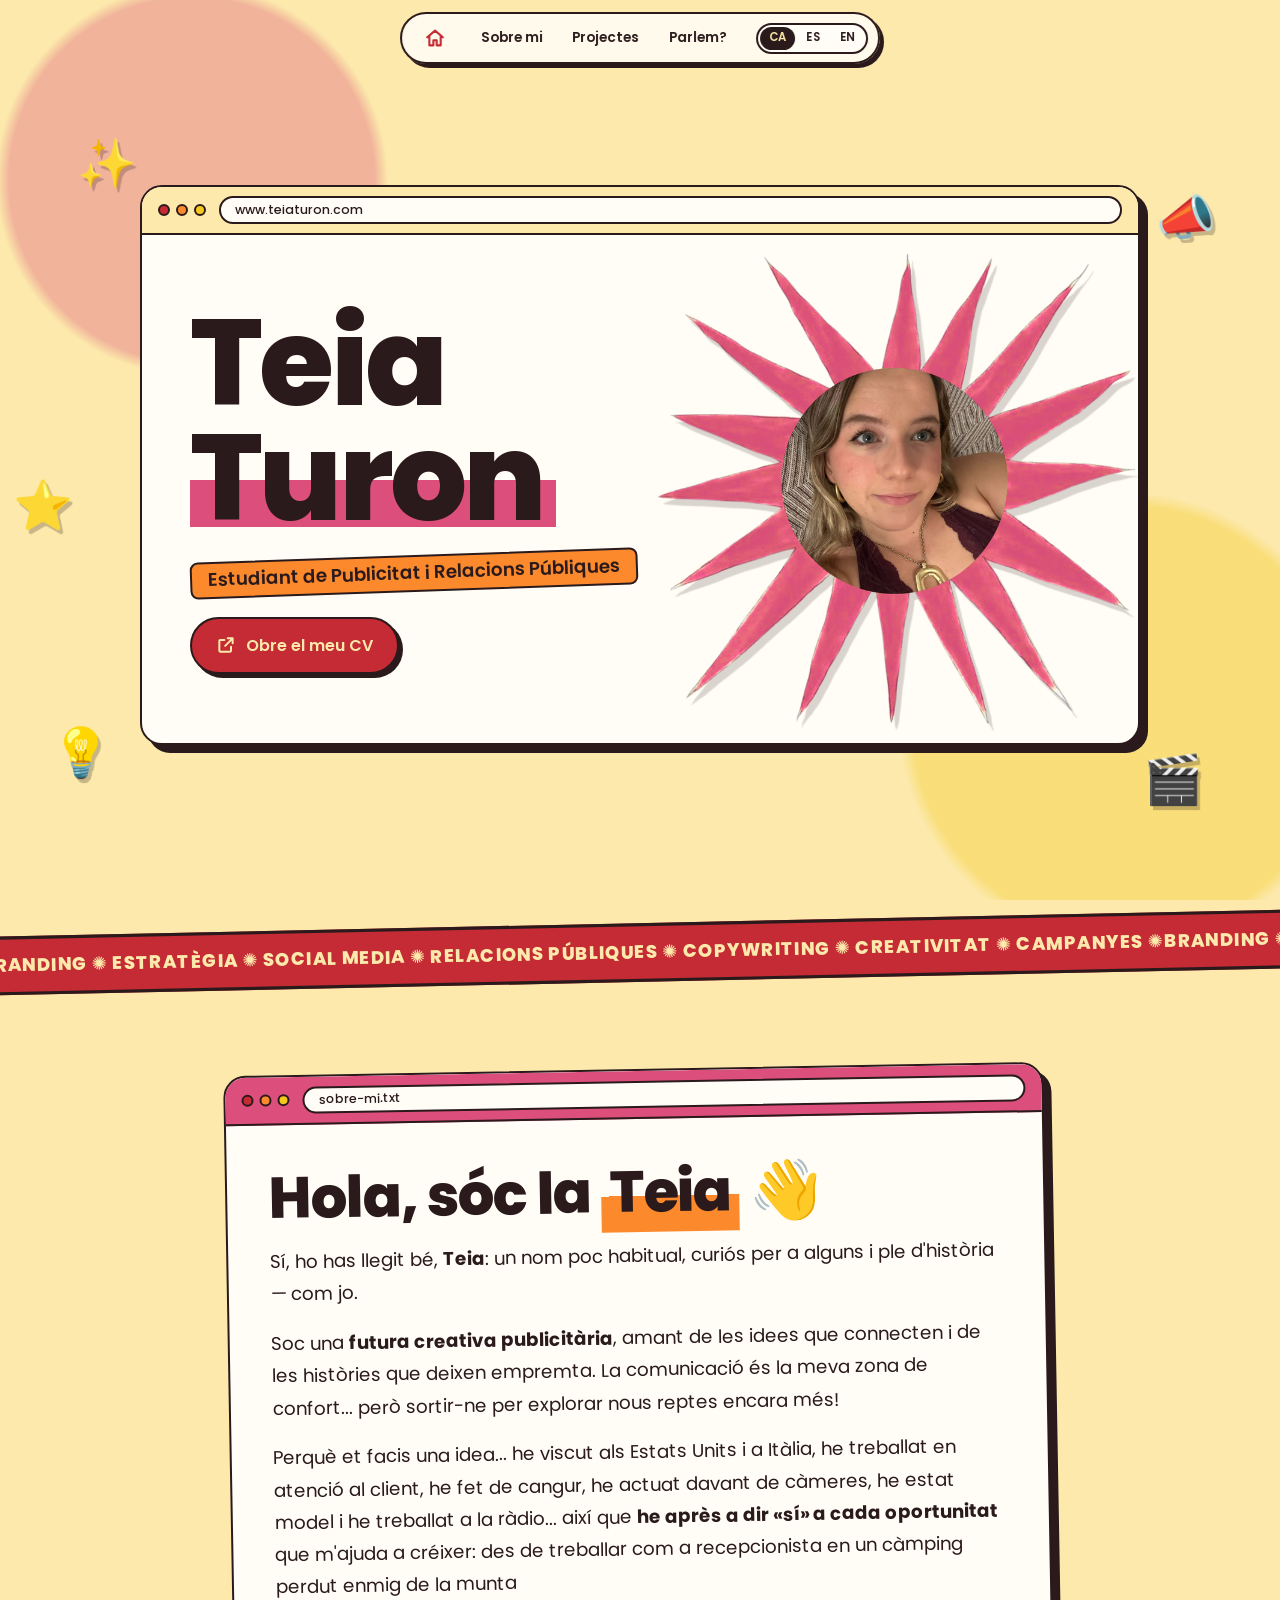
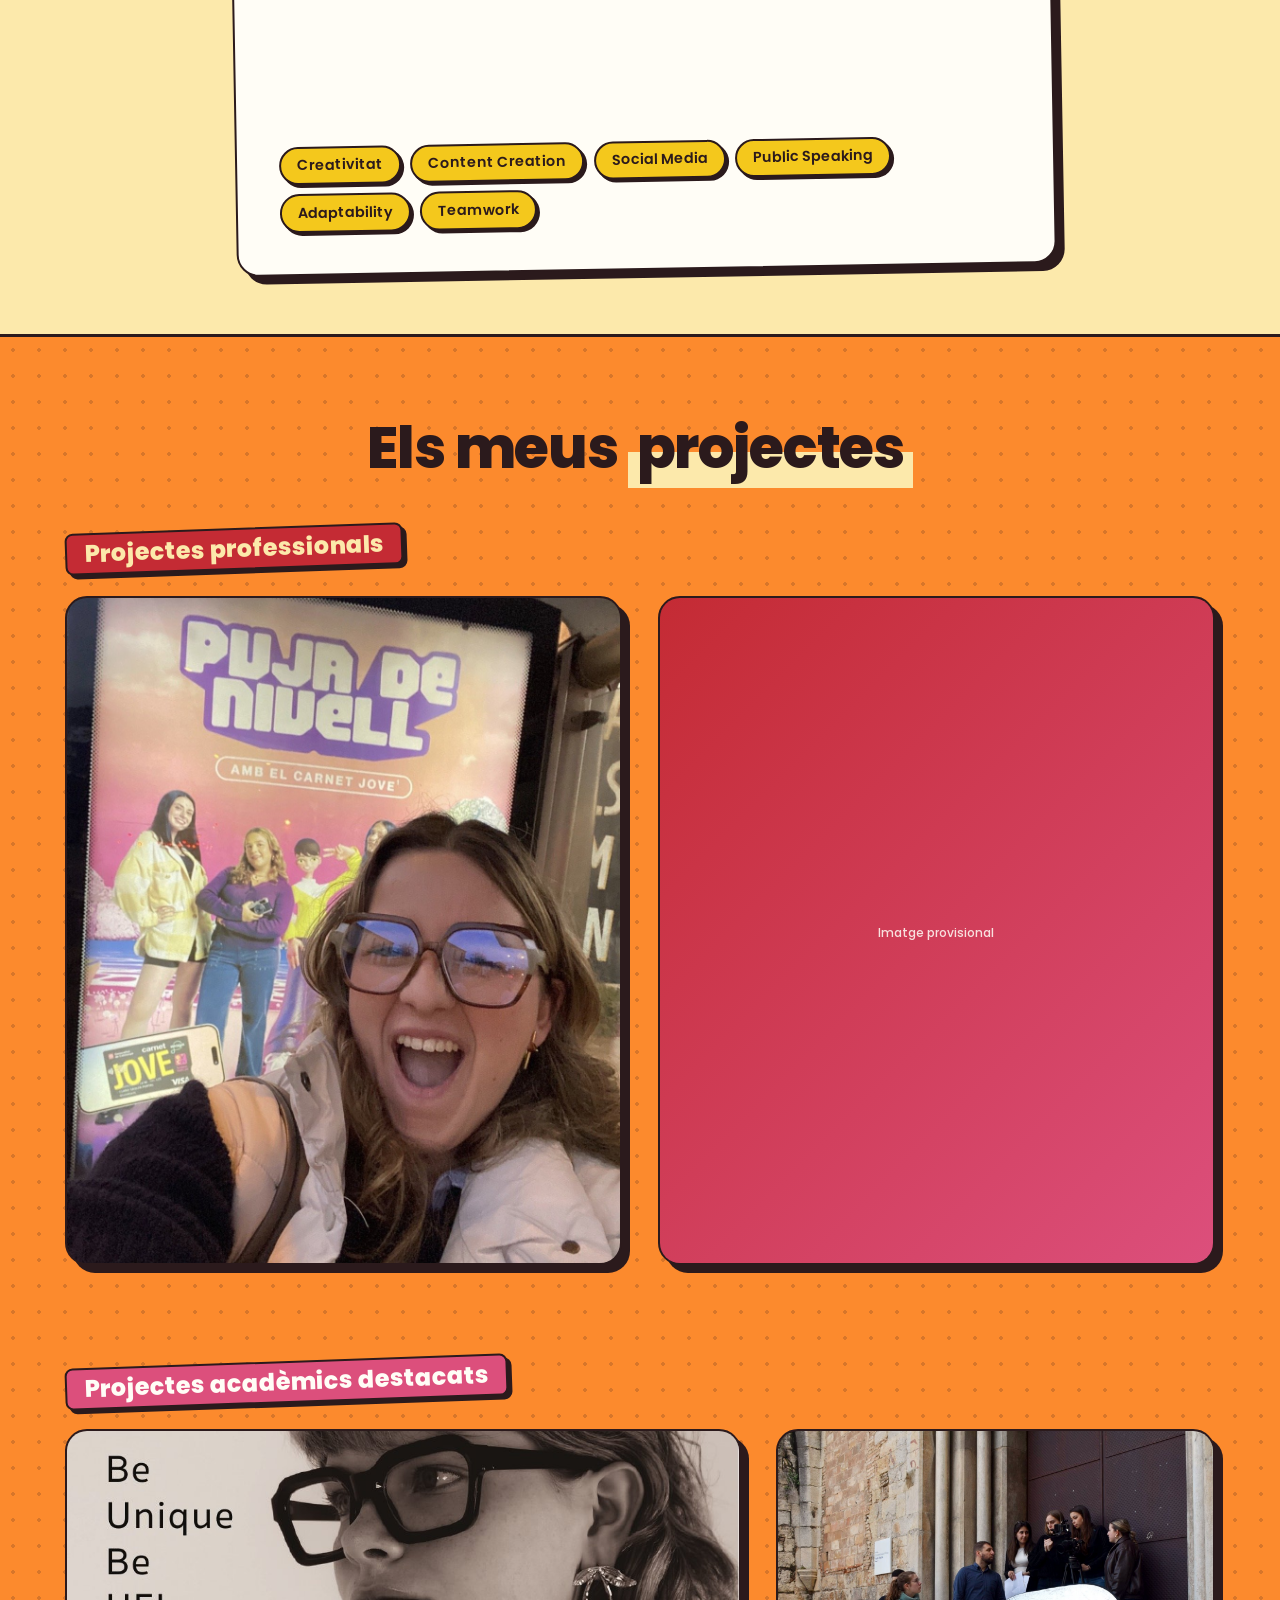
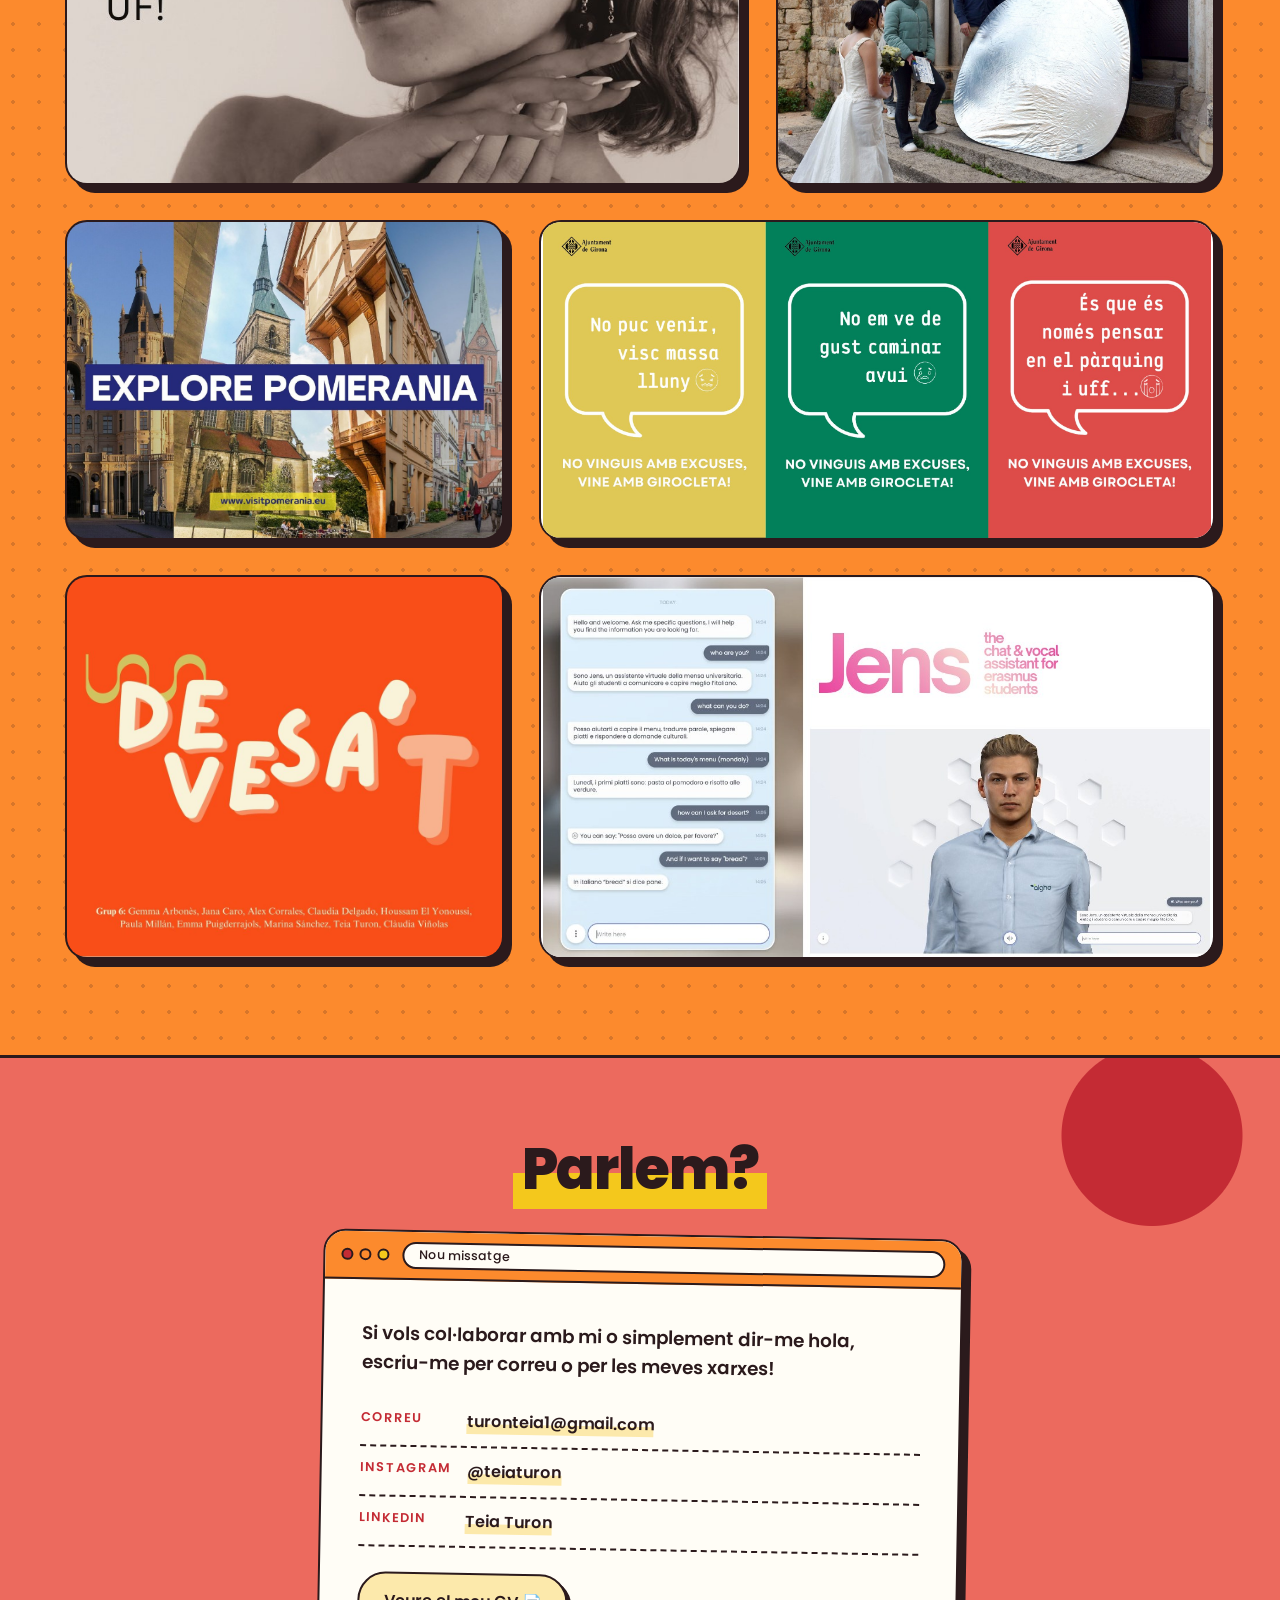
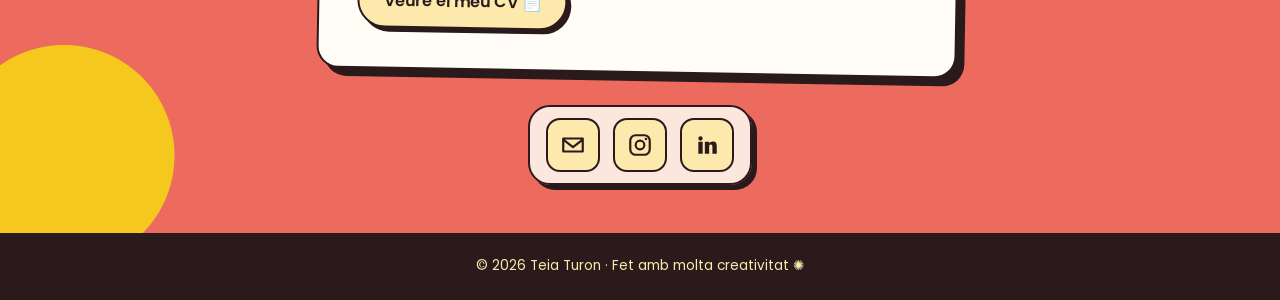
==== index.html @ 2caa9cf3 "Secció Parlem? en vermell clar Co-Authored-By: Claude Opus 5.5 <noreply@anthropic.com> Claude-Sessio" ====
<!DOCTYPE html>
<html lang="ca">
<head>
  <meta charset="UTF-8">
  <meta name="viewport" content="width=device-width, initial-scale=1">
  <title>Teia Turon · Advertising Student</title>
  <meta name="description" content="Portfoli i currículum de Teia Turon, estudiant de Publicitat i Relacions Públiques.">
  <meta name="theme-color" content="#FCE9AB">
  <link rel="preconnect" href="https://fonts.googleapis.com">
  <link rel="preconnect" href="https://fonts.gstatic.com" crossorigin>
  <link href="https://fonts.googleapis.com/css2?family=Poppins:wght@400;500;600;800&display=swap" rel="stylesheet">
  <link rel="stylesheet" href="style.css?v=20261106230150">
</head>
<body>

  <!-- NAVEGACIÓ -->
  <header class="nav">
    <a class="nav__logo" href="#inici" aria-label="Inici" data-i18n-aria="nav.home" data-i18n-title="nav.home" title="Inici">
      <svg viewBox="0 0 24 24" width="22" height="22" aria-hidden="true"><path d="M3.5 11.2 12 4l8.5 7.2M5.8 9.5V20h4.4v-5.6h3.6V20h4.4V9.5" fill="none" stroke="currentColor" stroke-width="2.3" stroke-linecap="round" stroke-linejoin="round"/></svg>
    </a>
    <nav class="nav__links" aria-label="Seccions">
      <a href="#sobre-mi" data-i18n="nav.about">Sobre mi</a>
      <a href="#projectes" data-i18n="nav.projects">Projectes</a>
      <a href="#contacte" data-i18n="nav.contact">Parlem?</a>
    </nav>
    <div class="lang" role="group" aria-label="Idioma / Language">
      <button type="button" data-lang="ca" aria-pressed="true">CA</button>
      <button type="button" data-lang="es" aria-pressed="false">ES</button>
      <button type="button" data-lang="en" aria-pressed="false">EN</button>
    </div>
  </header>

  <main>
    <!-- 1. INICI -->
    <section class="hero" id="inici">
      <span class="sticker s1" data-depth="30" aria-hidden="true">✨</span>
      <span class="sticker s2" data-depth="-40" aria-hidden="true">📣</span>
      <span class="sticker s3" data-depth="25" aria-hidden="true">💡</span>
      <span class="sticker s4" data-depth="-30" aria-hidden="true">🎬</span>
      <span class="sticker s5" data-depth="45" aria-hidden="true">⭐</span>

      <div class="window hero__window">
        <div class="window__bar">
          <span class="dots" aria-hidden="true"><i></i><i></i><i></i></span>
          <span class="window__url">www.teiaturon.com</span>
        </div>

        <div class="hero__body">
          <div class="hero__text">
            <h1 class="name" id="name" aria-label="Teia Turon">
              <span class="name__line">Teia</span>
              <span class="name__line name__hl">Turon</span>
            </h1>
            <p class="role"><span data-i18n="hero.role">Estudiant de Publicitat i Relacions Públiques</span></p>
            <a class="btn btn--cv" href="assets/cv/CV-Teia-Turon-CA.pdf" data-cv target="_blank" rel="noopener">
              <svg viewBox="0 0 24 24" width="20" height="20" aria-hidden="true"><path d="M14 4h6v6M20 4l-9 9M18 14v5a1 1 0 01-1 1H5a1 1 0 01-1-1V7a1 1 0 011-1h5" fill="none" stroke="currentColor" stroke-width="2.4" stroke-linecap="round" stroke-linejoin="round"/></svg>
              <span data-i18n="hero.cv">Obre el meu CV</span>
            </a>
          </div>

          <!-- Foto: passa el punter (o toca en mòbil) per veure la Teia de petita -->
          <button class="photo" id="photo" type="button" data-i18n-aria="hero.photoAria" aria-label="Foto de la Teia. Passa-hi per sobre o toca per veure-la de petita">
            <img class="photo__img photo__img--front" src="assets/fotos/teia-ara.png" alt="" width="800" height="792">
            <img class="photo__img photo__img--back" src="assets/fotos/teia-petita.png" alt="" width="800" height="792">
          </button>
        </div>
      </div>
    </section>

    <!-- CINTA -->
    <div class="marquee" aria-hidden="true">
      <div class="marquee__track">
        <span data-i18n="marquee">Branding ✺ Estratègia ✺ Social Media ✺ Relacions Públiques ✺ Copywriting ✺ Creativitat ✺ Campanyes ✺ </span>
        <span data-i18n="marquee">Branding ✺ Estratègia ✺ Social Media ✺ Relacions Públiques ✺ Copywriting ✺ Creativitat ✺ Campanyes ✺ </span>
      </div>
    </div>

    <!-- 2. SOBRE MI -->
    <section class="about" id="sobre-mi">
      <div class="window about__window reveal">
        <div class="window__bar window__bar--blush">
          <span class="dots" aria-hidden="true"><i></i><i></i><i></i></span>
          <span class="window__url">sobre-mi.txt</span>
        </div>
        <div class="about__body">
          <h2 class="title" data-i18n-html="about.title">Hola, sóc la <mark>Teia</mark> 👋</h2>
          <!-- ✏️ El text de "Sobre mi" i les seves traduccions són a script.js (about.text) -->
          <div class="about__text" id="about-text" data-i18n-html="about.text"></div>
          <ul class="skills" aria-label="Habilitats" data-i18n-aria="about.skills">
            <li data-i18n="skill.creativity">Creativitat</li>
            <li>Content Creation</li>
            <li>Social Media</li>
            <li>Public Speaking</li>
            <li>Adaptability</li>
            <li>Teamwork</li>
          </ul>
        </div>
      </div>
    </section>

    <!-- 3. PROJECTES (el contingut s'edita a projectes.js) -->
    <section class="projects" id="projectes">
      <h2 class="title title--center reveal" data-i18n-html="projects.title">Els meus <mark>projectes</mark></h2>

      <div class="projects__group">
        <h3 class="projects__label projects__label--pro reveal" data-i18n="projects.pro">Projectes professionals</h3>
        <div class="pgrid pgrid--pro" id="grid-pro"></div>
      </div>

      <div class="projects__group">
        <h3 class="projects__label projects__label--aca reveal" data-i18n="projects.aca">Projectes acadèmics destacats</h3>
        <div class="pgrid pgrid--aca" id="grid-aca"></div>
      </div>
    </section>

    <!-- 4. PARLEM? -->
    <section class="contact" id="contacte">
      <h2 class="title title--center reveal" data-i18n-html="contact.title"><mark>Parlem?</mark></h2>

      <div class="window contact__window reveal">
        <div class="window__bar window__bar--orange">
          <span class="dots" aria-hidden="true"><i></i><i></i><i></i></span>
          <span class="window__url" data-i18n="contact.window">Nou missatge</span>
        </div>
        <div class="contact__body">
          <p class="contact__lead" data-i18n="contact.lead">Si vols col·laborar amb mi o simplement dir-me hola, escriu-me per correu o per les meves xarxes!</p>
          <ul class="contact__list">
            <li><span data-i18n="contact.email">Correu</span><a href="mailto:turonteia1@gmail.com">turonteia1@gmail.com</a></li>
            <li><span>Instagram</span><a href="https://www.instagram.com/teiaturon/" target="_blank" rel="noopener">@teiaturon</a></li>
            <li><span>LinkedIn</span><a href="https://www.linkedin.com/in/teiaturon/" target="_blank" rel="noopener">Teia Turon</a></li>
          </ul>
          <a class="btn btn--mail" href="assets/cv/CV-Teia-Turon-CA.pdf" data-cv target="_blank" rel="noopener" data-i18n="contact.cv">Veure el meu CV 📄</a>
        </div>
      </div>

      <!-- DOCK -->
      <nav class="dock" aria-label="Xarxes socials">
        <a href="mailto:turonteia1@gmail.com" aria-label="Correu" title="Correu" data-i18n-aria="contact.email" data-i18n-title="contact.email">
          <svg viewBox="0 0 24 24"><path d="M3 6h18v12H3z M3 7l9 7 9-7" fill="none" stroke="currentColor" stroke-width="2" stroke-linejoin="round"/></svg>
        </a>
        <a href="https://www.instagram.com/teiaturon/" target="_blank" rel="noopener" aria-label="Instagram" title="Instagram">
          <svg viewBox="0 0 24 24"><rect x="3" y="3" width="18" height="18" rx="5" fill="none" stroke="currentColor" stroke-width="2"/><circle cx="12" cy="12" r="4" fill="none" stroke="currentColor" stroke-width="2"/><circle cx="17.5" cy="6.5" r="1.2" fill="currentColor"/></svg>
        </a>
        <a href="https://www.linkedin.com/in/teiaturon/" target="_blank" rel="noopener" aria-label="LinkedIn" title="LinkedIn">
          <svg viewBox="0 0 24 24"><path d="M4 9h4v11H4z M6 4a2 2 0 110 4 2 2 0 010-4z M10 9h4v1.6c.6-1 1.8-1.9 3.5-1.9 3 0 3.5 2 3.5 4.6V20h-4v-6c0-1.4-.2-2.4-1.600-2.400S14 12.600 14 14v6h-4z" fill="currentColor"/></svg>
        </a>
      </nav>
    </section>
  </main>

  <footer class="footer">© <span id="year"></span> Teia Turon · <span data-i18n="footer">Fet amb molta creativitat</span> ✺</footer>

  <!-- FINESTRA MODAL DELS PROJECTES -->
  <div class="modal" id="modal" hidden>
    <div class="modal__backdrop" data-close></div>
    <div class="window modal__window" role="dialog" aria-modal="true" aria-labelledby="modal-title">
      <div class="window__bar" id="modal-bar">
        <span class="dots" aria-hidden="true"><i></i><i></i><i></i></span>
        <span class="window__url" id="modal-url"></span>
        <button class="modal__close" type="button" data-close data-i18n-aria="modal.close" aria-label="Tancar">✕</button>
      </div>
      <div class="modal__body">
        <header class="modal__head">
          <h3 class="modal__title" id="modal-title"></h3>
          <p class="modal__meta" id="modal-meta"></p>
          <a class="btn btn--doc" id="modal-doc" href="#" target="_blank" rel="noopener" hidden>
            <svg viewBox="0 0 24 24" width="20" height="20" aria-hidden="true"><path d="M4 5.5C6.5 4 9.5 4 12 6c2.5-2 5.5-2 8-.5V19c-2.5-1.5-5.5-1.5-8 .5-2.5-2-5.5-2-8-.5zM12 6v13.5" fill="none" stroke="currentColor" stroke-width="2.2" stroke-linejoin="round"/></svg>
            <span id="modal-doc-text"></span>
          </a>
        </header>
        <div class="gallery" id="gallery">
          <div class="gallery__stage" id="gallery-stage"></div>
          <button class="gallery__btn gallery__btn--prev" type="button" data-i18n-aria="modal.prev" aria-label="Anterior">‹</button>
          <button class="gallery__btn gallery__btn--next" type="button" data-i18n-aria="modal.next" aria-label="Següent">›</button>
          <div class="gallery__thumbs" id="gallery-thumbs"></div>
        </div>
        <div class="modal__text" id="modal-text"></div>
      </div>
    </div>
  </div>

  <script src="projectes.js?v=20261106230150"></script>
  <script src="script.js?v=20261106230150"></script>
</body>
</html>
---- style.css ----
/* ============ VARIABLES ============ */
:root {
  --rose: #DC4F7C;
  --tomato: #C42B34;
  --vanilla: #FCE9AB;
  --orange: #FC8A2D;
  --sun: #F4C81C;      /* groc del sol de la portada */
  --coral: #EC6A5E;    /* vermell clar de la secció Parlem? */
  --ink: #2b1a1c;
  --white: #fffdf6;
  --radius: 22px;
  --shadow: 0 14px 40px rgba(43, 26, 28, .22);
}

*, *::before, *::after { box-sizing: border-box; }
html { scroll-behavior: smooth; scroll-padding-top: 80px; }
body {
  margin: 0;
  font-family: 'Poppins', system-ui, -apple-system, 'Segoe UI', Roboto, sans-serif;
  color: var(--ink);
  background: var(--vanilla);
  line-height: 1.6;
  overflow-x: hidden;
  -webkit-font-smoothing: antialiased;
}
img, video { max-width: 100%; display: block; }
a { color: inherit; }
mark { background: none; color: inherit; }

/* ============ TÍTOLS ============ */
.title {
  font-weight: 800;
  font-size: clamp(2rem, 6vw, 3.6rem);
  line-height: 1.1;
  margin: 0 0 1rem;
  letter-spacing: -.02em;
}
.title mark {
  background: linear-gradient(transparent 55%, var(--orange) 55%);
  padding: 0 .15em;
}
.title--center { text-align: center; }
.title--light { color: var(--vanilla); }
.title--light mark { background: linear-gradient(transparent 55%, var(--rose) 55%); }

/* ============ NAV ============ */
.nav {
  position: fixed; top: 12px; left: 50%; transform: translateX(-50%);
  z-index: 50;
  display: flex; align-items: center; gap: 1rem;
  padding: .45rem .6rem .45rem 1rem;
  background: rgba(255, 253, 246, .85);
  backdrop-filter: blur(10px); -webkit-backdrop-filter: blur(10px);
  border: 2px solid var(--ink); border-radius: 999px;
  box-shadow: 4px 4px 0 var(--ink);
  max-width: calc(100% - 24px);
}
.nav__logo {
  display: grid; place-items: center; width: 34px; height: 34px; flex: none;
  color: var(--tomato); border-radius: 50%;
  transition: background .2s, color .2s, transform .25s cubic-bezier(.2,.9,.3,1.4);
}
.nav__logo:hover, .nav__logo:focus-visible { background: var(--tomato); color: var(--vanilla); transform: translateY(-2px) rotate(-6deg); outline: none; }
.nav__links { display: flex; gap: .25rem; }
.nav__links a {
  white-space: nowrap; text-decoration: none; font-weight: 600; font-size: .85rem;
  padding: .35rem .8rem; border-radius: 999px; transition: background .2s, color .2s, transform .2s;
}
.nav__links a:hover { background: var(--rose); color: #fff; transform: translateY(-2px) rotate(-2deg); }

/* ============ FINESTRES ============ */
.window {
  background: var(--white);
  border: 2.5px solid var(--ink);
  border-radius: var(--radius);
  box-shadow: 8px 8px 0 var(--ink);
  overflow: hidden;
}
.window__bar {
  display: flex; align-items: center; gap: .8rem;
  padding: .6rem 1rem;
  background: var(--vanilla);
  border-bottom: 2.5px solid var(--ink);
}
.window__bar--blush  { background: var(--rose); }
.window__bar--tomato { background: var(--tomato); }
.window__bar--sun    { background: var(--sun); }
.window__bar--orange { background: var(--orange); }
.dots { display: flex; gap: 6px; }
.dots i { width: 12px; height: 12px; border-radius: 50%; border: 2px solid var(--ink); background: var(--vanilla); }
.dots i:nth-child(1) { background: var(--tomato); }
.dots i:nth-child(2) { background: var(--orange); }
.dots i:nth-child(3) { background: var(--sun); }
.window__url {
  flex: 1; font-size: .78rem; font-weight: 500;
  background: var(--white); border: 2px solid var(--ink); border-radius: 999px;
  padding: .1rem .9rem; white-space: nowrap; overflow: hidden; text-overflow: ellipsis;
}

/* ============ BOTONS ============ */
.btn {
  display: inline-flex; align-items: center; gap: .6rem;
  font: 600 1rem 'Poppins', sans-serif; text-decoration: none; cursor: pointer;
  padding: .85rem 1.5rem; border-radius: 999px;
  border: 2.5px solid var(--ink); box-shadow: 4px 4px 0 var(--ink);
  transition: transform .2s, box-shadow .2s, background .2s;
}
.btn:hover, .btn:focus-visible { transform: translate(-2px, -3px) rotate(-1.5deg); box-shadow: 7px 8px 0 var(--ink); }
.btn:active { transform: translate(3px, 3px); box-shadow: 1px 1px 0 var(--ink); }
.btn--cv { background: var(--tomato); color: var(--vanilla); }
.btn--cv svg { animation: bounce 1.6s ease-in-out infinite; }
.btn--mail { background: var(--vanilla); color: var(--ink); }
@keyframes bounce { 0%,100% { transform: translateY(-2px); } 50% { transform: translateY(3px); } }

/* ============ HERO ============ */
.hero {
  position: relative;
  min-height: 100svh;
  display: grid; place-items: center;
  padding: 90px 1.2rem 60px;
  background:
    radial-gradient(circle at 15% 20%, rgba(220,79,124,.35) 0 14%, transparent 15%),
    radial-gradient(circle at 88% 80%, rgba(244,200,28,.35) 0 16%, transparent 17%),
    var(--vanilla);
}
.hero__window { position: relative; z-index: 2; width: min(1000px, 100%); }
.hero__body {
  display: grid; grid-template-columns: 1.15fr 1fr; align-items: center; gap: 1.5rem;
  padding: clamp(1.2rem, 4vw, 3rem);
}

/* Nom */
.name {
  font-weight: 800; margin: 0; line-height: .95; letter-spacing: -.03em;
  font-size: clamp(3.4rem, 11vw, 7.6rem);
  color: var(--ink);
}
.name__line { display: block; }
.name__hl span { position: relative; z-index: 0; }
.name__hl { display: block; }
.name__hl .ch { color: var(--ink); }
.name__hl::before { content: none; }
.name__hl { background: linear-gradient(transparent 52%, var(--rose) 52% 92%, transparent 92%); width: fit-content; padding-right: .1em; }
.ch { display: inline-block; transform-origin: 50% 80%; cursor: default; }
/* Wiggle suau: entra en posar el cursor i surt en treure'l */
.ch.wiggle-in  { animation: wiggle-in .55s ease-out; }
.ch.wiggle-out { animation: wiggle-out .5s ease-out; }
@keyframes wiggle-in {
  0%   { transform: rotate(0) translateY(0); }
  35%  { transform: rotate(-5deg) translateY(-4px); }
  70%  { transform: rotate(3deg) translateY(-1px); }
  100% { transform: rotate(0) translateY(0); }
}
@keyframes wiggle-out {
  0%   { transform: rotate(0) translateY(0); }
  35%  { transform: rotate(4deg) translateY(-2px); }
  70%  { transform: rotate(-2deg); }
  100% { transform: rotate(0) translateY(0); }
}

.role { margin: 1.2rem 0 1.6rem; }
.role span {
  display: inline-block; font-weight: 600; font-size: clamp(.95rem, 1.9vw, 1.15rem); line-height: 1.35;
  background: var(--orange); color: var(--ink);
  padding: .25rem 1rem; border: 2.5px solid var(--ink); border-radius: 8px;
  transform: rotate(-2deg);
}

/* Foto: sol amb fons transparent. Passa-hi per sobre per veure la foto d'ara */
.photo {
  position: relative; justify-self: center;
  width: min(118%, 520px); aspect-ratio: 800 / 792; margin: -2rem -1rem -2rem 0;
  background: none; border: 0; padding: 0; cursor: pointer;
  font: inherit; color: inherit;
  transition: transform .9s cubic-bezier(.25,.1,.25,1);
  -webkit-tap-highlight-color: transparent;
}
.photo:focus-visible { outline: 3px dashed var(--ink); outline-offset: 6px; border-radius: 50%; }
.photo__img {
  position: absolute; inset: 0; width: 100%; height: 100%; object-fit: contain;
  filter: drop-shadow(5px 7px 0 rgba(43, 26, 28, .18));
  transition: opacity .9s cubic-bezier(.4,0,.2,1), transform 1.1s cubic-bezier(.25,.1,.25,1);
  user-select: none; -webkit-user-drag: none;
}
.photo__img--back { opacity: 0; transform: scale(.985); }
.photo.is-swapped .photo__img--front { opacity: 0; transform: scale(1.015); }
.photo.is-swapped .photo__img--back { opacity: 1; transform: none; }
@media (hover: hover) {
  .photo:hover { transform: scale(1.02); }
  .photo:hover .photo__img--front { opacity: 0; transform: scale(1.015); }
  .photo:hover .photo__img--back { opacity: 1; transform: none; }
}

/* Adhesius flotants */
.sticker { position: absolute; z-index: 3; font-size: clamp(1.8rem, 4vw, 3rem); pointer-events: none;
  animation: float 5s ease-in-out infinite; transition: translate .2s ease-out;
  filter: drop-shadow(3px 4px 0 rgba(43,26,28,.25)); }
.s1 { top: 14%; left: 6%; }
.s2 { top: 20%; right: 5%; animation-delay: -1s; }
.s3 { bottom: 12%; left: 4%; animation-delay: -2s; }
.s4 { bottom: 9%; right: 6%; animation-delay: -3s; }
.s5 { top: 52%; left: 1%; animation-delay: -1.5s; }
@keyframes float { 0%,100% { transform: translateY(0) rotate(-6deg); } 50% { transform: translateY(-14px) rotate(8deg); } }

/* ============ CINTA ============ */
.marquee {
  background: var(--tomato); color: var(--vanilla);
  border-block: 3px solid var(--ink); overflow: hidden; white-space: nowrap;
  transform: rotate(-1.2deg) scale(1.03); margin: 1.5rem 0; position: relative; z-index: 4;
}
.marquee__track { display: inline-flex; animation: scroll 28s linear infinite; }
.marquee span { padding: .7rem 0; font-weight: 800; font-size: 1.1rem; text-transform: uppercase; letter-spacing: .06em; }
.marquee:hover .marquee__track { animation-play-state: paused; }
@keyframes scroll { to { transform: translateX(-50%); } }

/* ============ SOBRE MI ============ */
.about { padding: 4rem 1.2rem; display: grid; place-items: center; }
.about__window { width: min(820px, 100%); transform: rotate(-1deg); }
.about__body { padding: clamp(1.4rem, 4vw, 2.6rem); }
.about__text p { margin: 0 0 1.1rem; font-size: clamp(1rem, 2.1vw, 1.15rem); line-height: 1.75; }
.about__text p:last-child { margin-bottom: 0; }
/* Paraules clau */
.about__text strong {
  font-weight: 700;
  background: linear-gradient(transparent 58%, rgba(220, 79, 124, .35) 58%) 0 0 / 0% 100% no-repeat;
  transition: background-size .9s cubic-bezier(.2,.7,.2,1);
}
.about__text strong.on { background-size: 100% 100%; }
.about__text a { font-weight: 700; color: var(--tomato); text-decoration: none; }
.about__text a:hover { text-decoration: underline; }
/* El text es va escrivint a mesura que es baixa */
.about__text .w { white-space: nowrap; }
.about__text .ch-a { opacity: 0; transition: opacity .12s linear; }
.about__text .ch-a.on { opacity: 1; }
/* Cursor de teclejar darrere l'última lletra escrita */
.about__text .ch-a.caret { position: relative; }
.about__text .ch-a.caret::after {
  content: ''; position: absolute; left: 100%; top: .15em; bottom: .1em; width: 2px; margin-left: 1px;
  background: var(--tomato); animation: caret 1s steps(1) infinite;
}
@keyframes caret { 50% { opacity: 0; } }

/* Botonets d'habilitats */
.skills { list-style: none; margin: 1.8rem 0 0; padding: 0; display: flex; flex-wrap: wrap; gap: .6rem; }
.skills li {
  font-weight: 600; font-size: .9rem; cursor: default;
  padding: .35rem 1rem; border: 2.5px solid var(--ink); border-radius: 999px;
  background: var(--sun); color: var(--ink); box-shadow: 3px 3px 0 var(--ink);
  transition: transform .3s cubic-bezier(.2,.9,.3,1.4), box-shadow .3s ease;
}
.skills li:hover { transform: translateY(-4px) rotate(-3deg); box-shadow: 5px 6px 0 var(--ink); }
.skills li:nth-child(even):hover { transform: translateY(-4px) rotate(3deg); }

/* ============ PROJECTES ============ */
.projects {
  padding: 5rem 1.2rem 6rem;
  background: var(--orange);
  border-block: 3px solid var(--ink);
  background-image: radial-gradient(rgba(43,26,28,.18) 2px, transparent 2px);
  background-size: 26px 26px;
}
.projects .title { margin-bottom: 3rem; }
.projects .title mark { background: linear-gradient(transparent 55%, var(--vanilla) 55%); }
.projects__group { max-width: 1150px; margin: 0 auto; }
.projects__group + .projects__group { margin-top: clamp(3.5rem, 8vw, 6rem); }
.projects__label {
  display: block; width: fit-content; margin: 0 0 1.6rem;
  font-weight: 800; font-size: clamp(1.1rem, 2.6vw, 1.5rem); line-height: 1.2;
  padding: .3rem 1.1rem; border: 2.5px solid var(--ink); border-radius: 8px;
  box-shadow: 4px 4px 0 var(--ink); rotate: -2deg;
}
.projects__label--pro { background: var(--tomato); color: var(--vanilla); }
.projects__label--aca { background: var(--rose); color: var(--white); }

/* Graelles */
.pgrid { display: grid; gap: clamp(1.2rem, 3vw, 2.2rem); }
.pgrid--pro { grid-template-columns: repeat(2, 1fr); }
.pgrid--pro .pcard { aspect-ratio: 5 / 6; }
/* Acadèmics: 3 files de 2, amb amplades alternades perquè la graella no sigui rígida */
.pgrid--aca { grid-template-columns: repeat(5, 1fr); }
.pgrid--aca .pcard { grid-column: span 2; min-height: 220px; }
/* La targeta ampla de cada fila marca l'alçada; la del costat s'hi ajusta */
/* Targetes amples: 1a fila a l'esquerra; 2a i 3a fila a la dreta (Girocleta i Jens es veuen sencers) */
.pgrid--aca .pcard:nth-child(6n+1),
.pgrid--aca .pcard:nth-child(6n+4),
.pgrid--aca .pcard:nth-child(6n+6) { grid-column: span 3; aspect-ratio: 1.9; }
/* Targetes que mostren la imatge sencera: el marc pren la proporció de la imatge */
.pgrid--aca .pcard.pcard--fit, .pgrid--pro .pcard.pcard--fit { aspect-ratio: var(--ar); }

/* Targeta de projecte */
.pcard {
  position: relative; display: block; width: 100%; padding: 0; margin: 0;
  font: inherit; color: inherit; text-align: left; cursor: pointer;
  background: var(--ink); overflow: hidden;
  border: 2.5px solid var(--ink); border-radius: var(--radius);
  box-shadow: 8px 8px 0 var(--ink);
  transition: transform .5s cubic-bezier(.2,.7,.2,1), box-shadow .5s cubic-bezier(.2,.7,.2,1);
  -webkit-tap-highlight-color: transparent;
}
.pcard:hover, .pcard:focus-visible { transform: translate(-3px, -5px); box-shadow: 12px 14px 0 var(--ink); outline: none; }
.pcard:focus-visible { box-shadow: 12px 14px 0 var(--ink), 0 0 0 4px var(--vanilla); }
.pcard__media { position: absolute; inset: 0; transition: transform 1s cubic-bezier(.2,.7,.2,1); }
.pcard:hover .pcard__media, .pcard:focus-visible .pcard__media { transform: scale(1.06); }
.pcard__media img { width: 100%; height: 100%; object-fit: cover; }
.pcard__shade {
  position: absolute; inset: 0; pointer-events: none;
  background: linear-gradient(180deg, transparent 40%, rgba(43, 26, 28, .72));
  opacity: 0; transition: opacity .5s ease;
}
.pcard__info {
  position: absolute; left: clamp(1rem, 2.4vw, 1.6rem); right: clamp(1rem, 2.4vw, 1.6rem); bottom: clamp(1rem, 2.4vw, 1.4rem);
  color: var(--vanilla); opacity: 0; transform: translateY(14px);
  transition: opacity .45s ease, transform .55s cubic-bezier(.2,.7,.2,1);
}
.pcard__name { display: block; font-weight: 800; font-size: clamp(1.15rem, 2.4vw, 1.9rem); line-height: 1.1; letter-spacing: -.01em; }
.pgrid--aca .pcard__name { font-size: clamp(1.05rem, 2vw, 1.5rem); }
.pcard__meta {
  display: inline-block; margin-top: .5rem; font-size: .75rem; font-weight: 600;
  background: var(--vanilla); color: var(--ink); border: 2px solid var(--ink); border-radius: 999px; padding: .05rem .7rem;
}
.pcard:hover .pcard__shade, .pcard:focus-visible .pcard__shade { opacity: 1; }
.pcard:hover .pcard__info, .pcard:focus-visible .pcard__info { opacity: 1; transform: none; }


/* Nom del projecte que segueix el punter (només a l'ordinador) */
.cursor-label {
  position: fixed; left: 0; top: 0; z-index: 90; pointer-events: none;
  display: flex; flex-direction: column; align-items: flex-start; gap: .25rem;
  opacity: 0; will-change: transform;
  transition: opacity .3s ease;
}
.cursor-label__inner { display: flex; flex-direction: column; align-items: flex-start; gap: .25rem;
  margin: 18px 0 0 18px; scale: .7; transform-origin: 0 0; transition: scale .45s cubic-bezier(.2,.9,.3,1.2); }
.cursor-label.is-on { opacity: 1; }
.cursor-label.is-on .cursor-label__inner { scale: 1; }
.cursor-label__name {
  font-weight: 800; font-size: clamp(1rem, 1.6vw, 1.25rem); line-height: 1.15; white-space: nowrap;
  color: var(--ink); background: var(--vanilla);
  padding: .45rem 1rem; border: 2.5px solid var(--ink); border-radius: 999px; box-shadow: 4px 4px 0 var(--ink);
  rotate: -3deg;
}
.cursor-label__meta {
  font-weight: 600; font-size: .72rem; white-space: nowrap; margin-left: .9rem;
  color: var(--vanilla); background: var(--ink); padding: .1rem .7rem; border-radius: 999px; rotate: -3deg;
}
/* Punt que marca exactament on és el punter */
.cursor-dot {
  position: fixed; left: 0; top: 0; z-index: 91; pointer-events: none;
  width: 12px; height: 12px; margin: -6px 0 0 -6px; border-radius: 50%;
  background: var(--rose); border: 2px solid var(--vanilla); box-shadow: 0 0 0 1.5px var(--ink);
  opacity: 0; scale: .3; transition: opacity .2s ease, scale .25s ease; will-change: transform;
}
.cursor-dot.is-on { opacity: 1; scale: 1; }
.cursor-dot.is-down { scale: .7; }

/* Enfosquiment suau del projecte on és el punter */
.pcard::after {
  content: ''; position: absolute; inset: 0; pointer-events: none;
  background: rgba(43, 26, 28, .35); opacity: 0; transition: opacity .4s ease;
}

@media (hover: hover) and (pointer: fine) {
  .pcard { cursor: none; }
  .pcard:hover::after { opacity: 1; }
  .pcard .pcard__shade, .pcard .pcard__info { display: none; }
  /* Amb el teclat, el nom es mostra a la targeta */
  .pcard:focus-visible .pcard__shade, .pcard:focus-visible .pcard__info { display: block; }
}
/* Mòbil i tauleta: imatges netes, sense nom ni enfosquiment */
@media not all and (hover: hover) and (pointer: fine) {
  .pcard .pcard__shade, .pcard .pcard__info, .cursor-label, .cursor-dot { display: none !important; }
}
@media (prefers-reduced-motion: reduce) { .cursor-label, .cursor-label__inner { transition: opacity .2s; } }

/* Imatges provisionals */
.ph {
  width: 100%; height: 100%; display: grid; place-content: center; gap: .3rem;
  font-weight: 800; font-size: clamp(.9rem, 1.8vw, 1.2rem); color: var(--white); text-align: center; padding: 1rem;
}
.ph small { font-weight: 500; font-size: .75rem; opacity: .85; }
.ph--a { background: linear-gradient(135deg, var(--rose), var(--orange)); }
.ph--b { background: linear-gradient(135deg, var(--tomato), var(--rose)); }
.ph--c { background: linear-gradient(135deg, var(--orange), var(--sun)); }
.ph--d { background: linear-gradient(135deg, var(--sun), var(--tomato)); }
.ph--e { background: linear-gradient(135deg, var(--rose), var(--sun)); }

/* Aparició suau en fer scroll */
.pcard.reveal {
  translate: 0 40px; scale: .97;
  transition: opacity .8s ease, translate .9s cubic-bezier(.2,.7,.2,1), scale .9s cubic-bezier(.2,.7,.2,1),
              transform .5s cubic-bezier(.2,.7,.2,1), box-shadow .5s cubic-bezier(.2,.7,.2,1);
  transition-delay: var(--d, 0s), var(--d, 0s), var(--d, 0s), 0s, 0s;
}
.pcard.reveal.in { translate: 0 0; scale: 1; }

/* ============ FINESTRA MODAL ============ */
.modal { position: fixed; inset: 0; z-index: 100; display: grid; place-items: center; padding: clamp(.6rem, 3vw, 2rem); }
.modal[hidden] { display: none; }
.modal__backdrop {
  position: absolute; inset: 0; background: rgba(43, 26, 28, .55);
  backdrop-filter: blur(3px); -webkit-backdrop-filter: blur(3px);
  opacity: 0; transition: opacity .35s ease;
}
.modal__window {
  position: relative; width: min(960px, 100%); max-height: calc(100svh - 2rem);
  display: flex; flex-direction: column;
  opacity: 0; transform: scale(.94) translateY(12px);
  transition: opacity .35s ease, transform .45s cubic-bezier(.2,.8,.2,1);
}
.modal.is-open .modal__backdrop { opacity: 1; }
.modal.is-open .modal__window { opacity: 1; transform: none; }
.modal .window__bar { flex: none; }
.modal__close {
  flex: none; width: 34px; height: 34px; border-radius: 50%; cursor: pointer;
  display: grid; place-items: center; padding: 0;
  font: 800 1rem/1 'Poppins', sans-serif; color: var(--ink);
  background: var(--vanilla); border: 2.5px solid var(--ink); box-shadow: 2px 2px 0 var(--ink);
  transition: transform .25s ease, background .2s, color .2s;
}
.modal__close:hover, .modal__close:focus-visible { background: var(--rose); color: #fff; transform: rotate(90deg); outline: none; }
.modal__body { overflow-y: auto; overscroll-behavior: contain; padding: clamp(1.1rem, 3vw, 2rem); }
.modal__head {
  margin-bottom: 1.2rem; display: grid; grid-template-columns: 1fr auto; column-gap: 1rem; align-items: center;
}
.modal__head .modal__title, .modal__head .modal__meta { grid-column: 1; }
.modal__head .modal__meta { justify-self: start; }
.btn--doc { grid-column: 2; grid-row: 1 / span 2; background: var(--tomato); color: var(--vanilla); font-size: .95rem; padding: .7rem 1.2rem; }
.btn--doc[hidden] { display: none; }
@media (max-width: 600px) {
  .modal__head { grid-template-columns: 1fr; }
  .btn--doc { grid-column: 1; grid-row: auto; justify-self: start; margin-top: 1rem; }
}
.modal__title { margin: 0; font-weight: 800; font-size: clamp(1.6rem, 4vw, 2.5rem); line-height: 1.05; letter-spacing: -.02em; }
.modal__meta {
  display: inline-block; margin: .6rem 0 0; font-size: .8rem; font-weight: 600;
  background: var(--orange); border: 2px solid var(--ink); border-radius: 999px; padding: .1rem .8rem;
}

/* Galeria */
.gallery { position: relative; }
.gallery__stage {
  position: relative; aspect-ratio: 16 / 10; width: 100%; max-height: min(56svh, 500px); overflow: hidden;
  background: var(--ink); border: 2.5px solid var(--ink); border-radius: 14px;
}
.gallery__item { position: absolute; inset: 0; opacity: 0; visibility: hidden; transition: opacity .45s ease, visibility 0s linear .45s; }
.gallery__item.is-active { opacity: 1; visibility: visible; transition: opacity .45s ease; }
.gallery__item img, .gallery__item video { width: 100%; height: 100%; object-fit: contain; }
.gallery__btn {
  position: absolute; top: calc((100% - 4.2rem) / 2); transform: translateY(-50%); z-index: 2;
  width: 42px; height: 42px; border-radius: 50%; display: grid; place-items: center; padding: 0 0 4px;
  background: var(--vanilla); border: 2.5px solid var(--ink); color: var(--ink); cursor: pointer;
  font: 800 1.5rem/1 'Poppins', sans-serif; box-shadow: 3px 3px 0 var(--ink);
  transition: transform .2s, background .2s, color .2s;
}
.gallery__btn:hover, .gallery__btn:focus-visible { background: var(--rose); color: #fff; transform: translateY(-50%) scale(1.1); outline: none; }
.gallery__btn--prev { left: 12px; }
.gallery__btn--next { right: 12px; }
.gallery--single .gallery__btn, .gallery--single .gallery__thumbs { display: none; }
.gallery__thumbs { display: flex; gap: .6rem; margin-top: .9rem; height: 3.3rem; overflow-x: auto; padding: 2px 2px 4px; }
.gallery__thumb {
  font: inherit; flex: none; width: 4.6rem; height: 100%; padding: 0; cursor: pointer; overflow: hidden;
  border: 2px solid var(--ink); border-radius: 8px; background: var(--ink);
  opacity: .55; transition: opacity .2s, transform .2s, box-shadow .2s;
}
.gallery__thumb img, .gallery__thumb video { width: 100%; height: 100%; object-fit: cover; }
.gallery__thumb .ph { font-size: .8rem; padding: 0; }
.gallery__thumb .ph small { display: none; }
.gallery__thumb:hover { opacity: .85; }
.gallery__thumb[aria-current="true"] { opacity: 1; box-shadow: 3px 3px 0 var(--rose); transform: translateY(-2px); }

/* Vídeos de YouTube */
.yt { position: relative; width: 100%; height: 100%; background: var(--ink); }
.yt img { width: 100%; height: 100%; object-fit: cover; }
.gallery__item .yt img { object-fit: contain; }
.yt iframe { position: absolute; inset: 0; width: 100%; height: 100%; border: 0; }
.yt__play {
  position: absolute; left: 50%; top: 50%; translate: -50% -50%;
  width: 76px; height: 76px; border-radius: 50%; padding: 0; cursor: pointer;
  background: var(--tomato); border: 3px solid var(--ink); box-shadow: 4px 4px 0 var(--ink);
  display: grid; place-items: center; transition: transform .25s cubic-bezier(.2,.9,.3,1.4), background .2s;
}
.yt__play::after { content: ''; border-style: solid; border-width: 13px 0 13px 21px; border-color: transparent transparent transparent var(--vanilla); margin-left: 6px; }
.yt__play:hover, .yt__play:focus-visible { transform: scale(1.1); background: var(--rose); outline: none; }
.gallery__thumb .yt__play { width: 22px; height: 22px; border-width: 2px; box-shadow: none; }
.gallery__thumb .yt__play::after { border-width: 4px 0 4px 7px; margin-left: 2px; }

/* Caixa de text */
.modal__text {
  margin-top: 1.4rem; padding: clamp(1rem, 2.6vw, 1.5rem);
  background: var(--vanilla); border: 2.5px solid var(--ink); border-radius: 14px; box-shadow: 4px 4px 0 var(--ink);
}
.modal__text p { margin: 0 0 1rem; }
.modal__text dl { display: grid; gap: .9rem; margin: 0; }
.modal__text dt { font-weight: 700; font-size: .75rem; text-transform: uppercase; letter-spacing: .08em; color: var(--tomato); }
.modal__text dd { margin: .1rem 0 0; }
body.modal-open { overflow: hidden; }

/* ============ SELECTOR D'IDIOMA ============ */
.lang { display: flex; gap: 2px; padding: 2px; background: var(--white); border: 2px solid var(--ink); border-radius: 999px; }
.lang button {
  font: 600 .72rem/1 'Poppins', sans-serif; letter-spacing: .04em; color: var(--ink);
  padding: .35rem .55rem; border: 0; border-radius: 999px; background: none; cursor: pointer;
  transition: background .2s, color .2s;
}
.lang button:hover { background: var(--vanilla); }
.lang button[aria-pressed="true"] { background: var(--ink); color: var(--vanilla); }

/* ============ CONTACTE ============ */
.contact {
  padding: 5rem 1.2rem 3rem; background: var(--coral);
  display: flex; flex-direction: column; align-items: center; gap: 2rem;
  background-image: radial-gradient(circle at 90% 10%, var(--tomato) 0 90px, transparent 91px),
                    radial-gradient(circle at 5% 90%, var(--sun) 0 110px, transparent 111px);
}
.contact .title { margin: 0; color: var(--ink); }
.contact .title mark { background: linear-gradient(transparent 55%, var(--sun) 55%); padding: 0 .15em; }
.contact__window { width: min(640px, 100%); transform: rotate(1deg); }
.contact__body { padding: clamp(1.4rem, 4vw, 2.4rem); }
.contact__lead { margin: 0 0 1.2rem; font-weight: 600; font-size: 1.15rem; }
.contact__list { list-style: none; margin: 0 0 1.6rem; padding: 0; }
.contact__list li { display: flex; gap: 1rem; padding: .7rem 0; border-bottom: 2px dashed var(--ink); flex-wrap: wrap; }
.contact__list span {
  min-width: 90px; font-weight: 600; font-size: .8rem; text-transform: uppercase; letter-spacing: .08em; color: var(--tomato);
}
.contact__list a { font-weight: 600; text-decoration: none; background: linear-gradient(var(--vanilla), var(--vanilla)) 0 100% / 100% 40% no-repeat; transition: background-size .25s; }
.contact__list a:hover { background-size: 100% 100%; }

/* Dock */
.dock {
  display: flex; gap: .8rem; padding: .7rem 1rem;
  background: rgba(255,253,246,.85); border: 2.5px solid var(--ink); border-radius: 22px;
  box-shadow: 5px 5px 0 var(--ink);
}
.dock a {
  width: 54px; height: 54px; display: grid; place-items: center; border-radius: 14px;
  background: var(--vanilla); border: 2.5px solid var(--ink); color: var(--ink);
  transition: transform .25s cubic-bezier(.2,.9,.3,1.5), background .2s;
}
.dock a:nth-child(1):hover { background: var(--orange); }
.dock a:nth-child(2):hover { background: var(--rose); color: #fff; }
.dock a:nth-child(3):hover { background: var(--sun); }
.dock a:hover, .dock a:focus-visible { transform: translateY(-12px) scale(1.2) rotate(-5deg); }
.dock svg { width: 26px; height: 26px; }

.footer { text-align: center; padding: 1.4rem 1rem; background: var(--ink); color: var(--vanilla); font-size: .85rem; }

/* ============ ANIMACIONS D'ENTRADA ============ */
.reveal { opacity: 0; translate: 0 70px; scale: .94; transition: opacity .8s ease, translate .9s cubic-bezier(.2,.9,.3,1.2), scale .9s cubic-bezier(.2,.9,.3,1.2); transition-delay: var(--d, 0s); }
.reveal.in { opacity: 1; translate: 0 0; scale: 1; }

/* ============ RESPONSIVE ============ */
@media (min-width: 861px) { .role span { white-space: nowrap; } }
@media (max-width: 860px) {
  .hero__body { grid-template-columns: 1fr; text-align: center; }
  .name__hl { margin-inline: auto; }
  .photo { order: -1; width: min(100%, 420px); margin: -1rem auto 0; }
}
@media (max-width: 600px) {
  .pgrid--pro, .pgrid--aca { grid-template-columns: 1fr; grid-auto-rows: auto; }
  .pgrid--pro .pcard { aspect-ratio: 4 / 3.6; }
  .pgrid .pcard, .pgrid--aca .pcard:nth-child(n) { grid-column: auto; aspect-ratio: 4 / 3; }
  .pgrid .pcard.pcard--fit { aspect-ratio: var(--ar); min-height: 0; }
  .pgrid--pro .pcard:nth-child(n) { aspect-ratio: 4 / 3.6; }
}
@media (max-width: 480px) {
  .nav__links a { padding: .3rem .4rem; font-size: .74rem; }
  .nav { gap: .4rem; padding-left: .7rem; }
  .nav__logo { width: 28px; height: 28px; }
  .nav__logo svg { width: 18px; height: 18px; }
  .lang button { padding: .3rem .4rem; }
  .window { box-shadow: 5px 5px 0 var(--ink); }
}

/* Accessibilitat: menys moviment */
@media (prefers-reduced-motion: reduce) {
  *, *::before, *::after { animation: none !important; transition-duration: .01ms !important; scroll-behavior: auto !important; }
  .reveal { opacity: 1; translate: 0 0; scale: 1; }
  .about__text .ch-a { opacity: 1; }
  .about__text .ch-a.caret::after { display: none; }
  .about__text strong { background-size: 100% 100%; }
}
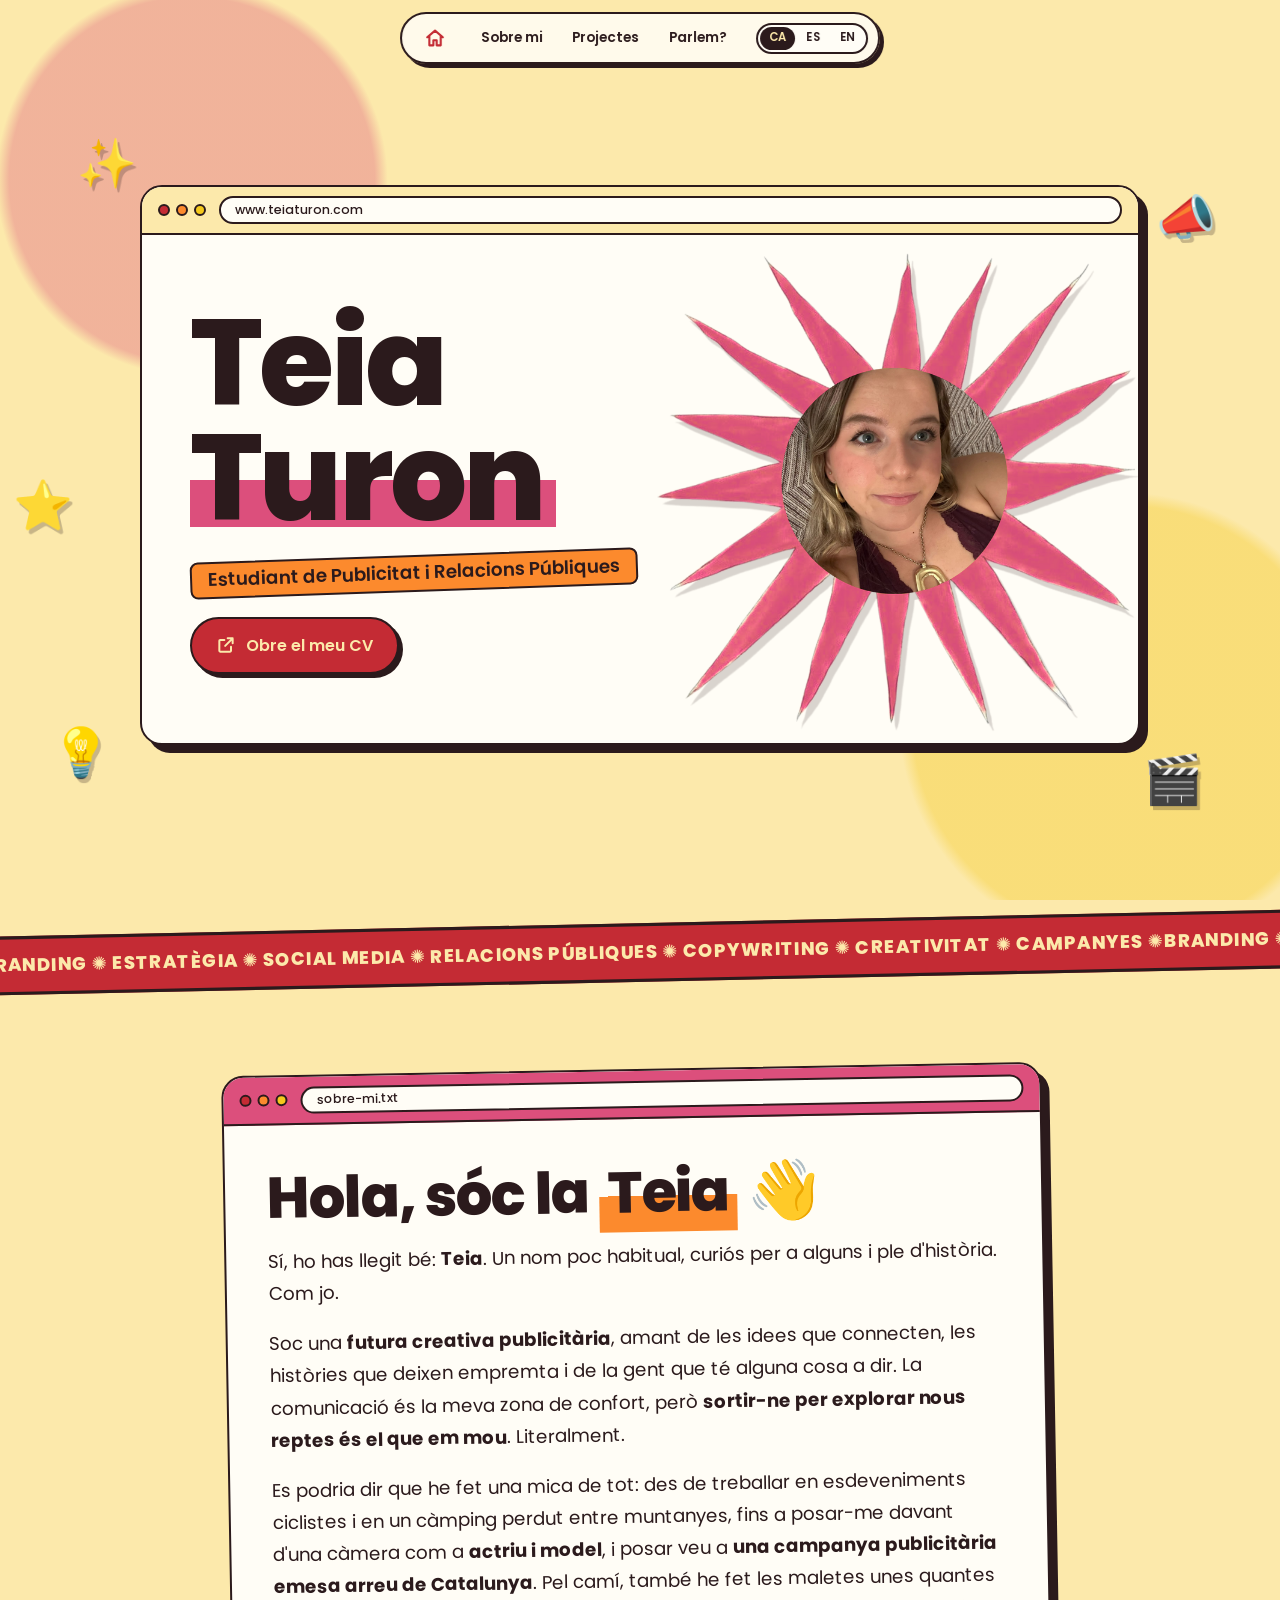
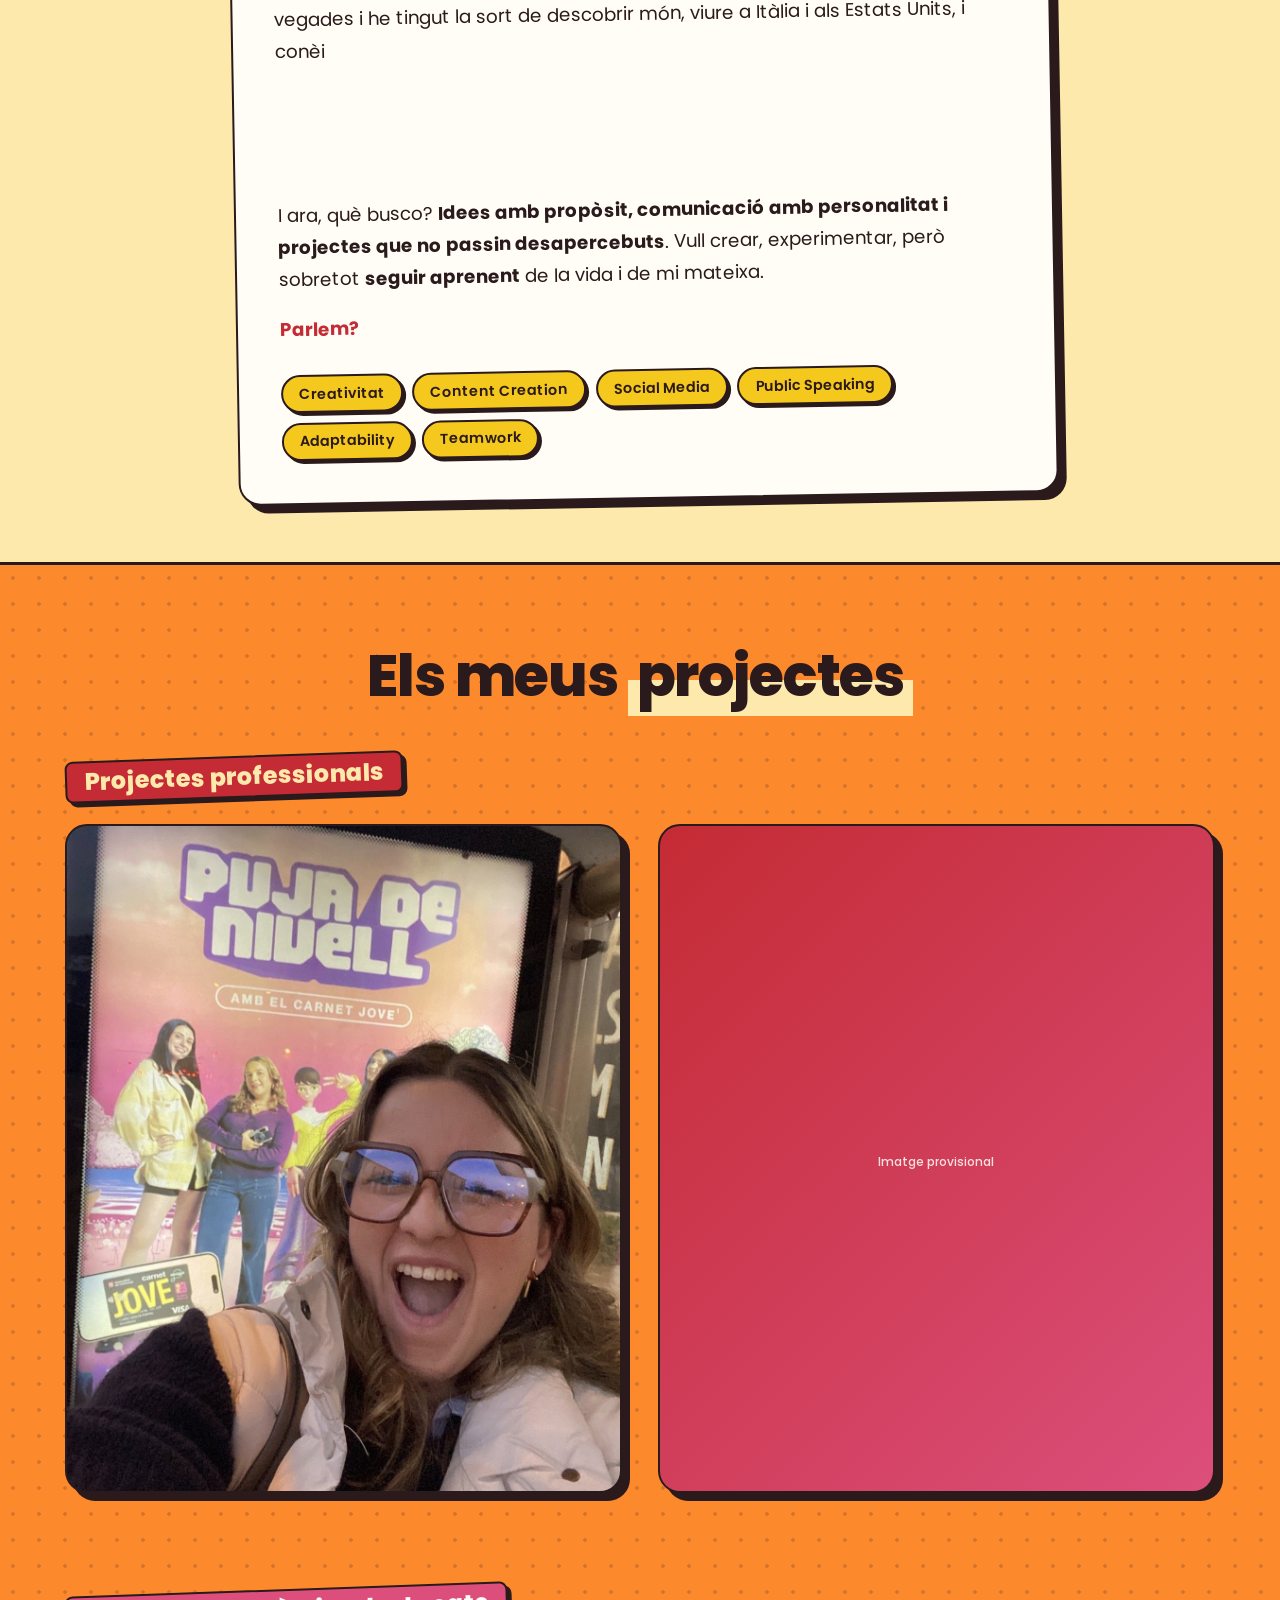
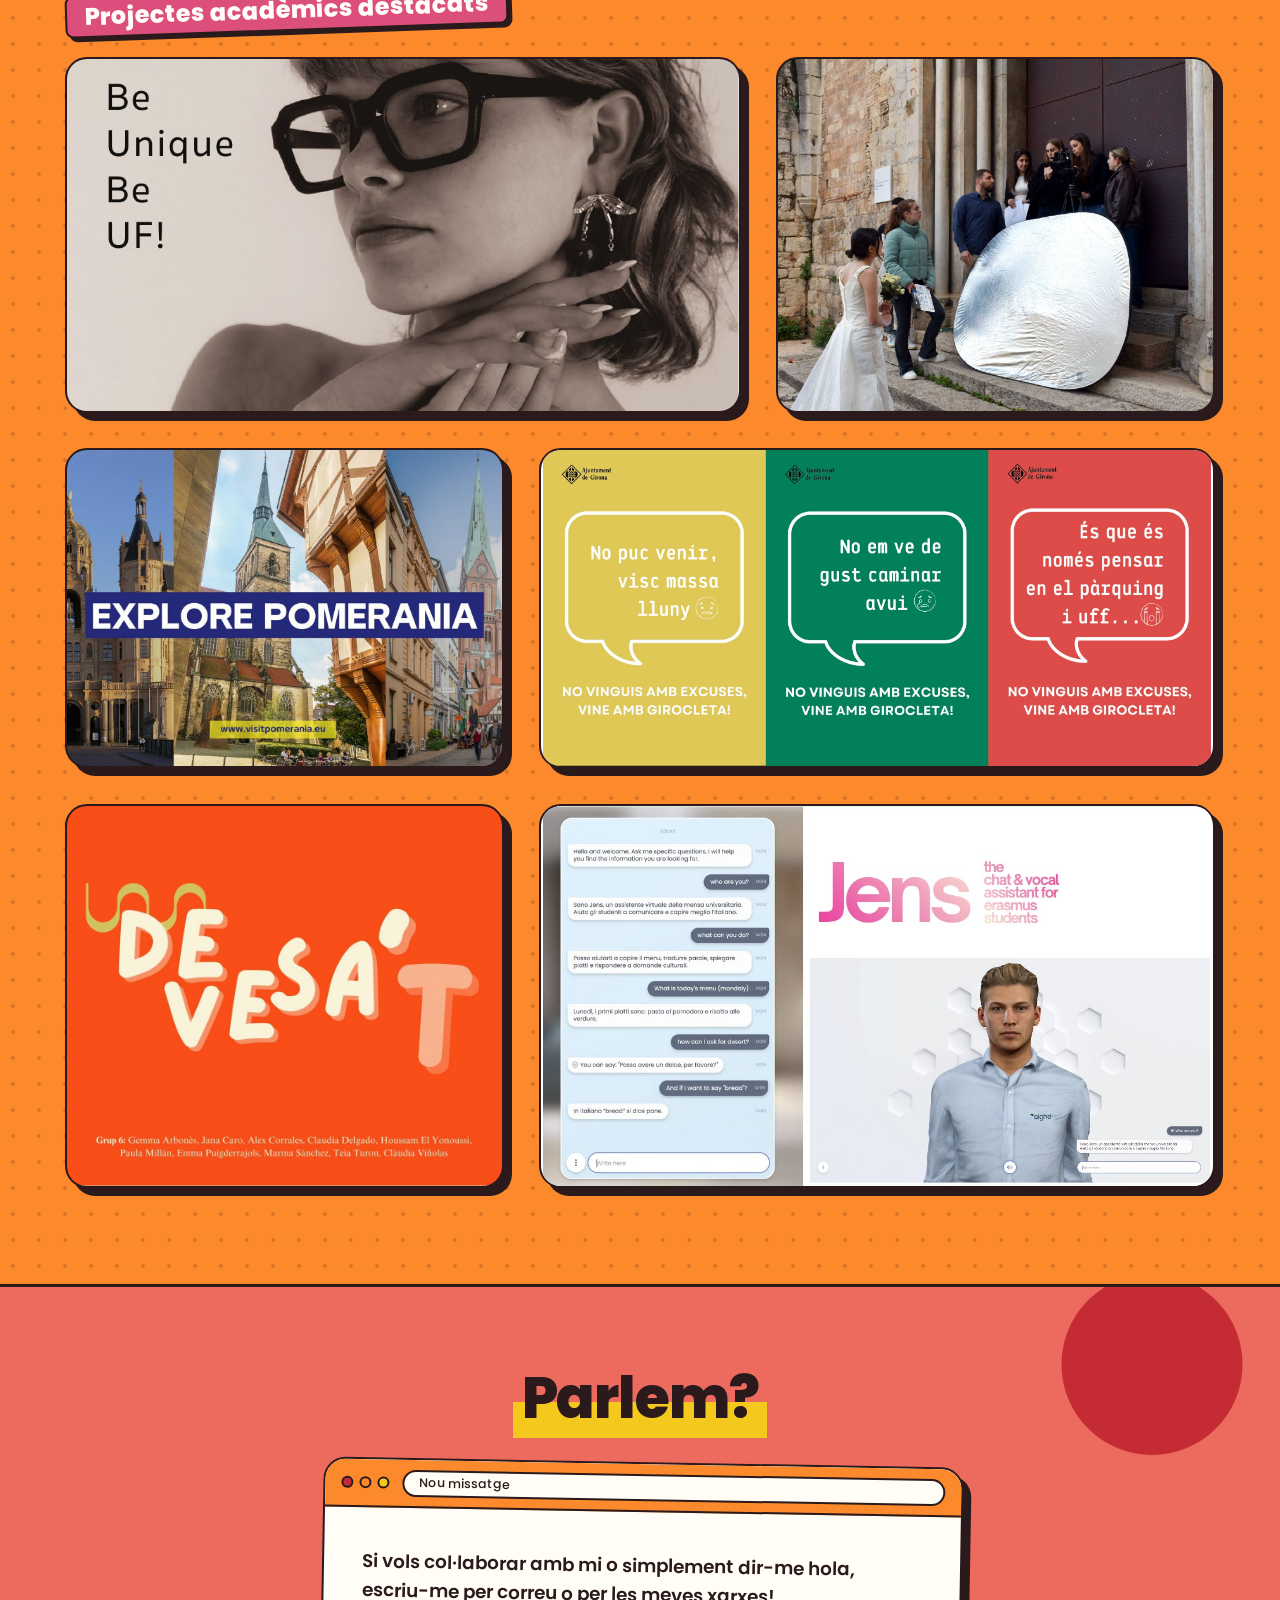
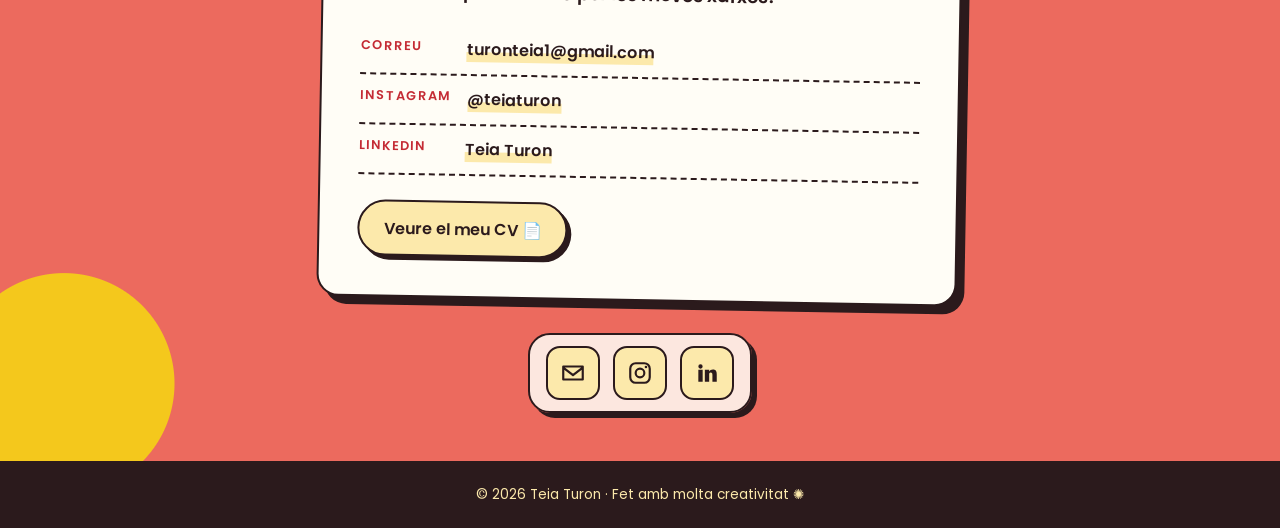
==== commit d433851c: "Text nou de Sobre mi en català, castellà i anglès - Paraules clau destacades i "Parlem?" final enlla" ====
--- a/index.html
+++ b/index.html
@@ -9,7 +9,7 @@
   <link rel="preconnect" href="https://fonts.googleapis.com">
   <link rel="preconnect" href="https://fonts.gstatic.com" crossorigin>
   <link href="https://fonts.googleapis.com/css2?family=Poppins:wght@400;500;600;800&display=swap" rel="stylesheet">
-  <link rel="stylesheet" href="style.css?v=20261106230150">
+  <link rel="stylesheet" href="style.css?v=20261106230622">
 </head>
 <body>
 
@@ -179,7 +179,7 @@
     </div>
   </div>
 
-  <script src="projectes.js?v=20261106230150"></script>
-  <script src="script.js?v=20261106230150"></script>
+  <script src="projectes.js?v=20261106230622"></script>
+  <script src="script.js?v=20261106230622"></script>
 </body>
 </html>
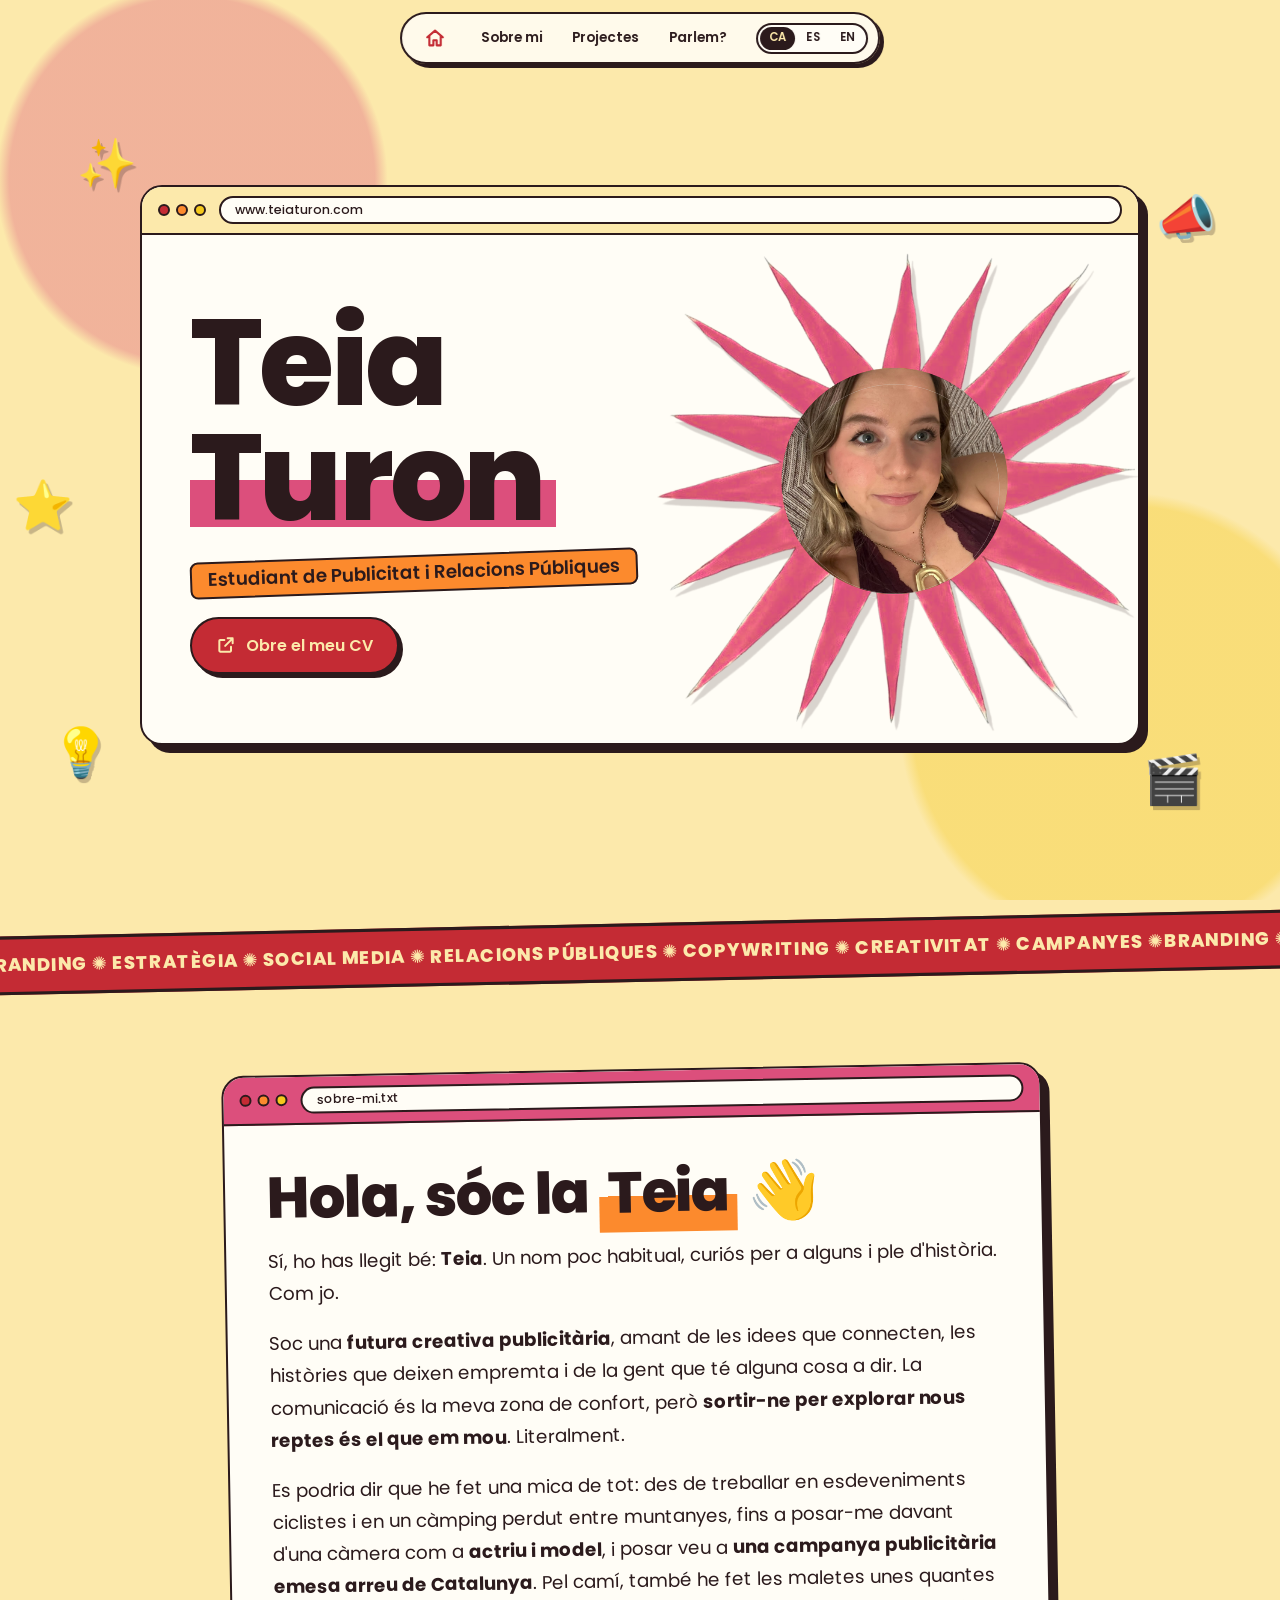
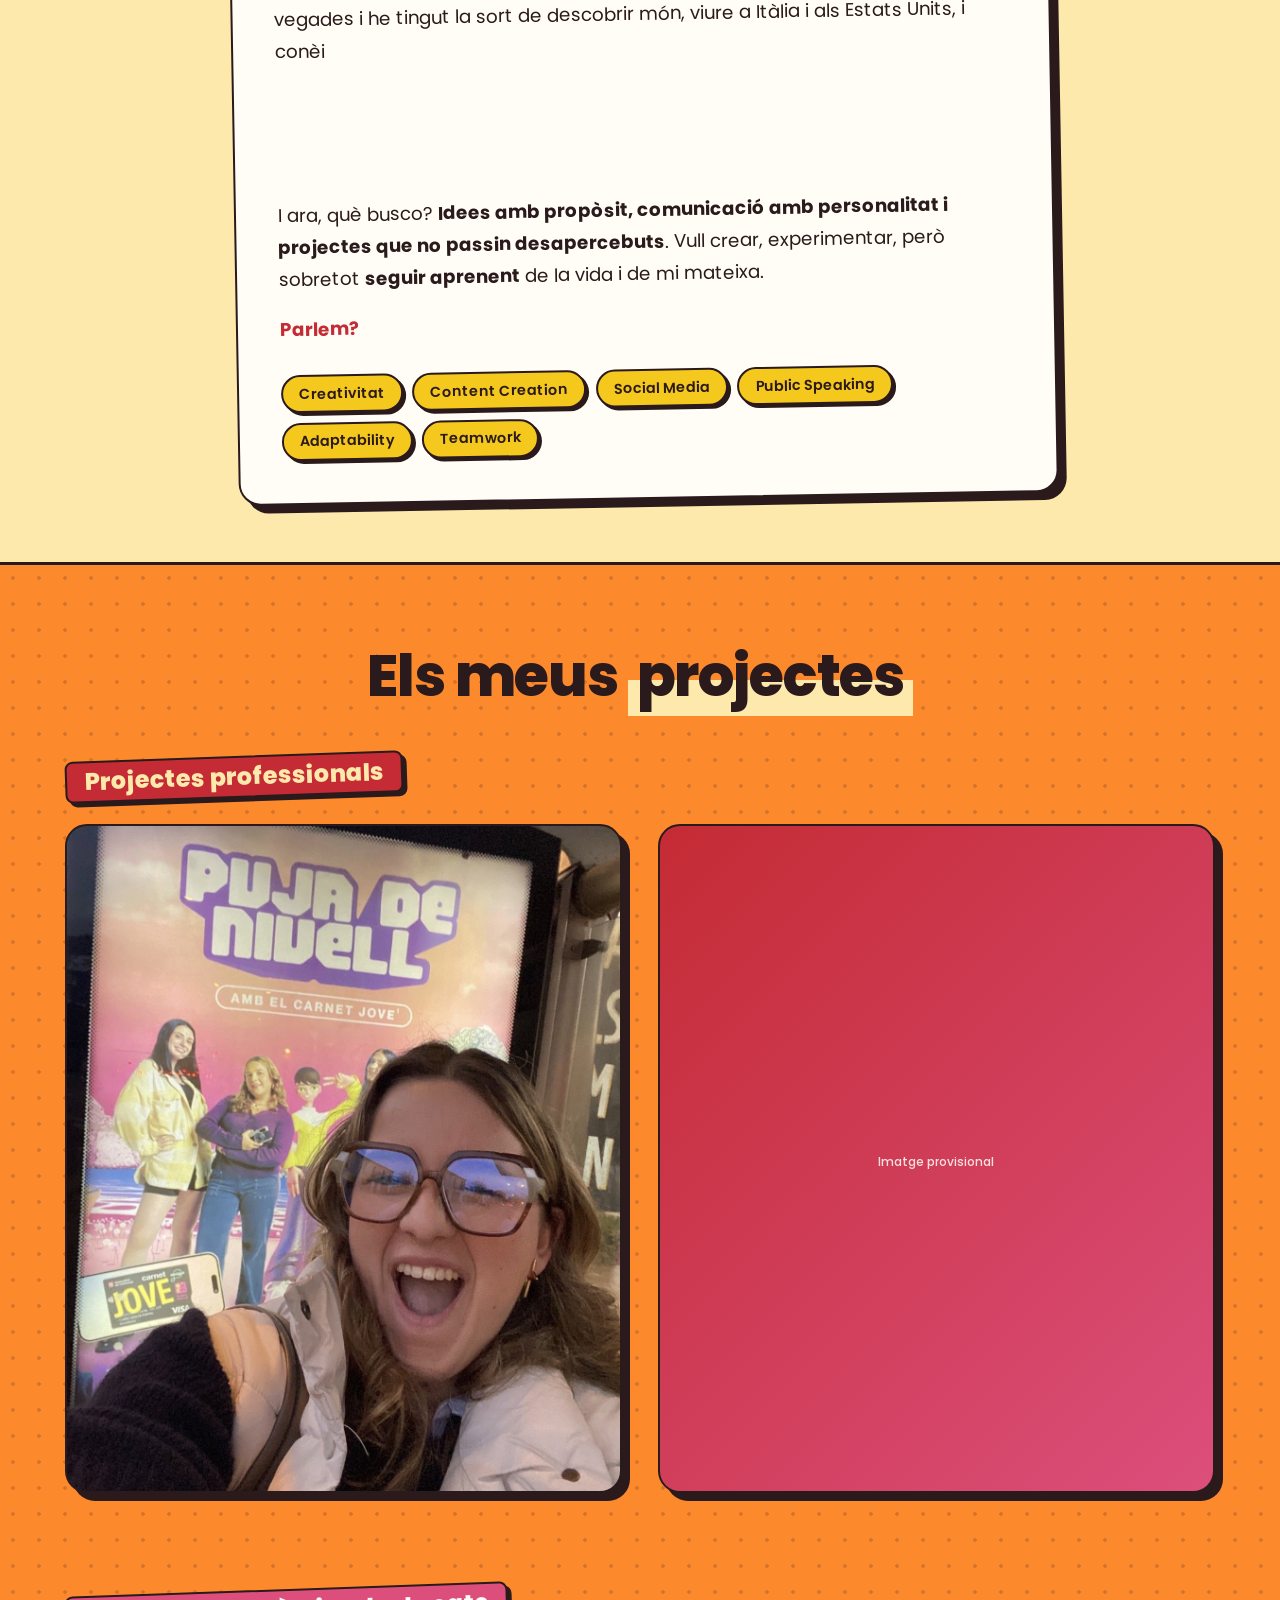
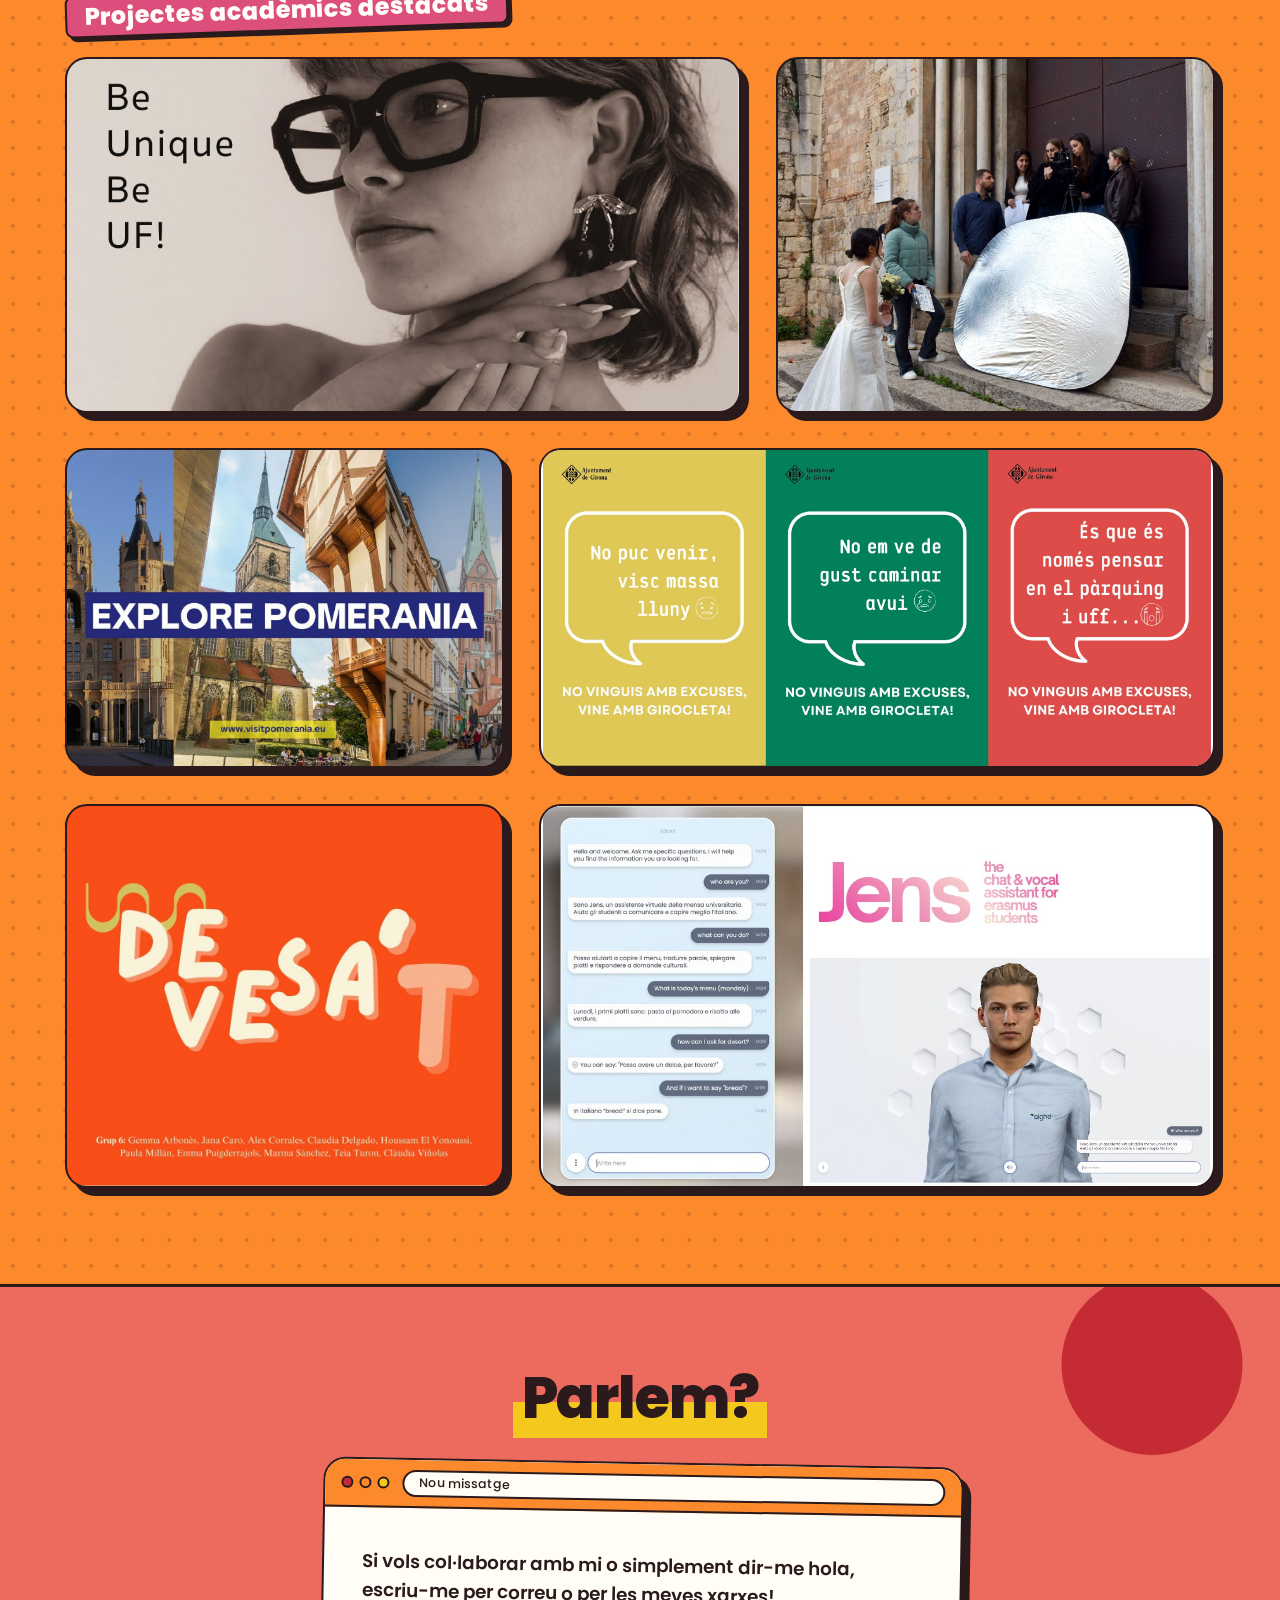
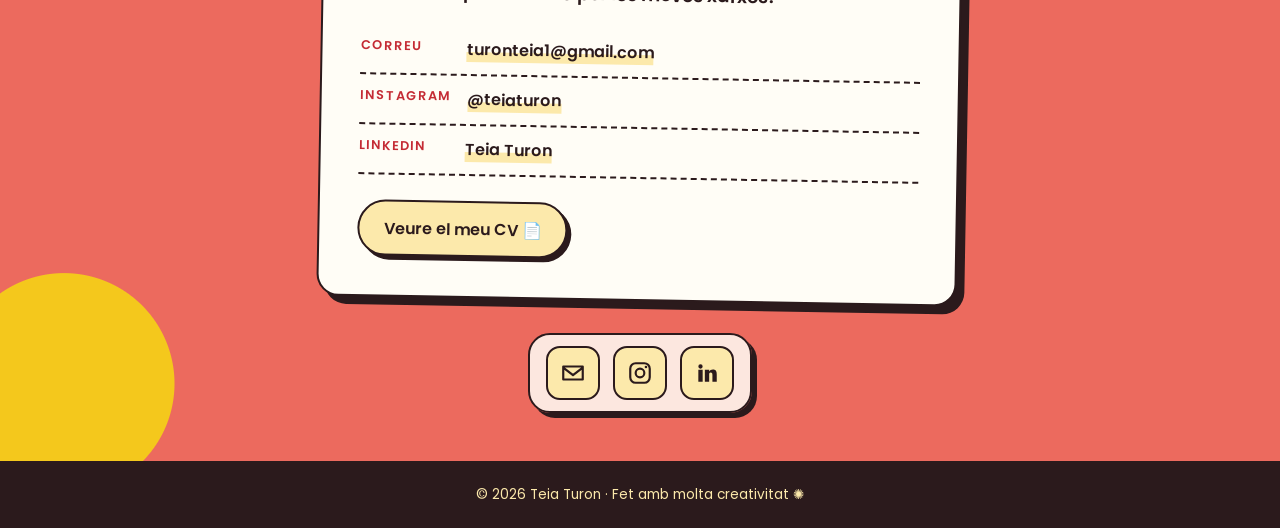
==== commit 366a581f: "Canvi de foto ràpid, sense zoom, i gir suau de l'estrella L'estrella i la cara són capes separades: " ====
--- a/index.html
+++ b/index.html
@@ -9,7 +9,7 @@
   <link rel="preconnect" href="https://fonts.googleapis.com">
   <link rel="preconnect" href="https://fonts.gstatic.com" crossorigin>
   <link href="https://fonts.googleapis.com/css2?family=Poppins:wght@400;500;600;800&display=swap" rel="stylesheet">
-  <link rel="stylesheet" href="style.css?v=20261106230622">
+  <link rel="stylesheet" href="style.css?v=20261106231402">
 </head>
 <body>
 
@@ -60,6 +60,7 @@
 
           <!-- Foto: passa el punter (o toca en mòbil) per veure la Teia de petita -->
           <button class="photo" id="photo" type="button" data-i18n-aria="hero.photoAria" aria-label="Foto de la Teia. Passa-hi per sobre o toca per veure-la de petita">
+            <img class="photo__star" src="assets/fotos/teia-ara.png" alt="" width="800" height="792">
             <img class="photo__img photo__img--front" src="assets/fotos/teia-ara.png" alt="" width="800" height="792">
             <img class="photo__img photo__img--back" src="assets/fotos/teia-petita.png" alt="" width="800" height="792">
           </button>
@@ -179,7 +180,7 @@
     </div>
   </div>
 
-  <script src="projectes.js?v=20261106230622"></script>
-  <script src="script.js?v=20261106230622"></script>
+  <script src="projectes.js?v=20261106231402"></script>
+  <script src="script.js?v=20261106231402"></script>
 </body>
 </html>
--- a/style.css
+++ b/style.css
@@ -166,29 +166,40 @@
   transform: rotate(-2deg);
 }
 
-/* Foto: sol amb fons transparent. Passa-hi per sobre per veure la foto d'ara */
+/* Foto: estrella rosa + cara. Passa-hi per sobre per veure la Teia de petita.
+   L'estrella i la cara són capes separades: la cara fa un fos ràpid i l'estrella gira una mica. */
 .photo {
   position: relative; justify-self: center;
   width: min(118%, 520px); aspect-ratio: 800 / 792; margin: -2rem -1rem -2rem 0;
   background: none; border: 0; padding: 0; cursor: pointer;
   font: inherit; color: inherit;
-  transition: transform .9s cubic-bezier(.25,.1,.25,1);
+  filter: drop-shadow(5px 7px 0 rgba(43, 26, 28, .18));
   -webkit-tap-highlight-color: transparent;
 }
 .photo:focus-visible { outline: 3px dashed var(--ink); outline-offset: 6px; border-radius: 50%; }
+.photo__star, .photo__img {
+  position: absolute; inset: 0; width: 100%; height: 100%; object-fit: contain;
+  user-select: none; -webkit-user-drag: none;
+}
+/* Cercle de la cara: radi 175 px d'una imatge de 800 × 792 */
+.photo__star {
+  -webkit-mask: radial-gradient(ellipse 21.9% 22.1% at 50% 50%, transparent 99%, #000 100%);
+          mask: radial-gradient(ellipse 21.9% 22.1% at 50% 50%, transparent 99%, #000 100%);
+  transition: transform .7s cubic-bezier(.3,.7,.3,1);
+}
 .photo__img {
-  position: absolute; inset: 0; width: 100%; height: 100%; object-fit: contain;
-  filter: drop-shadow(5px 7px 0 rgba(43, 26, 28, .18));
-  transition: opacity .9s cubic-bezier(.4,0,.2,1), transform 1.1s cubic-bezier(.25,.1,.25,1);
-  user-select: none; -webkit-user-drag: none;
-}
-.photo__img--back { opacity: 0; transform: scale(.985); }
-.photo.is-swapped .photo__img--front { opacity: 0; transform: scale(1.015); }
-.photo.is-swapped .photo__img--back { opacity: 1; transform: none; }
+  -webkit-mask: radial-gradient(ellipse 21.9% 22.1% at 50% 50%, #000 99%, transparent 100%);
+          mask: radial-gradient(ellipse 21.9% 22.1% at 50% 50%, #000 99%, transparent 100%);
+  transition: opacity .35s ease;
+}
+.photo__img--back { opacity: 0; }
+.photo.is-swapped .photo__img--front { opacity: 0; }
+.photo.is-swapped .photo__img--back { opacity: 1; }
+.photo.is-swapped .photo__star { transform: rotate(10deg); }
 @media (hover: hover) {
-  .photo:hover { transform: scale(1.02); }
-  .photo:hover .photo__img--front { opacity: 0; transform: scale(1.015); }
-  .photo:hover .photo__img--back { opacity: 1; transform: none; }
+  .photo:hover .photo__img--front { opacity: 0; }
+  .photo:hover .photo__img--back { opacity: 1; }
+  .photo:hover .photo__star { transform: rotate(10deg); }
 }
 
 /* Adhesius flotants */
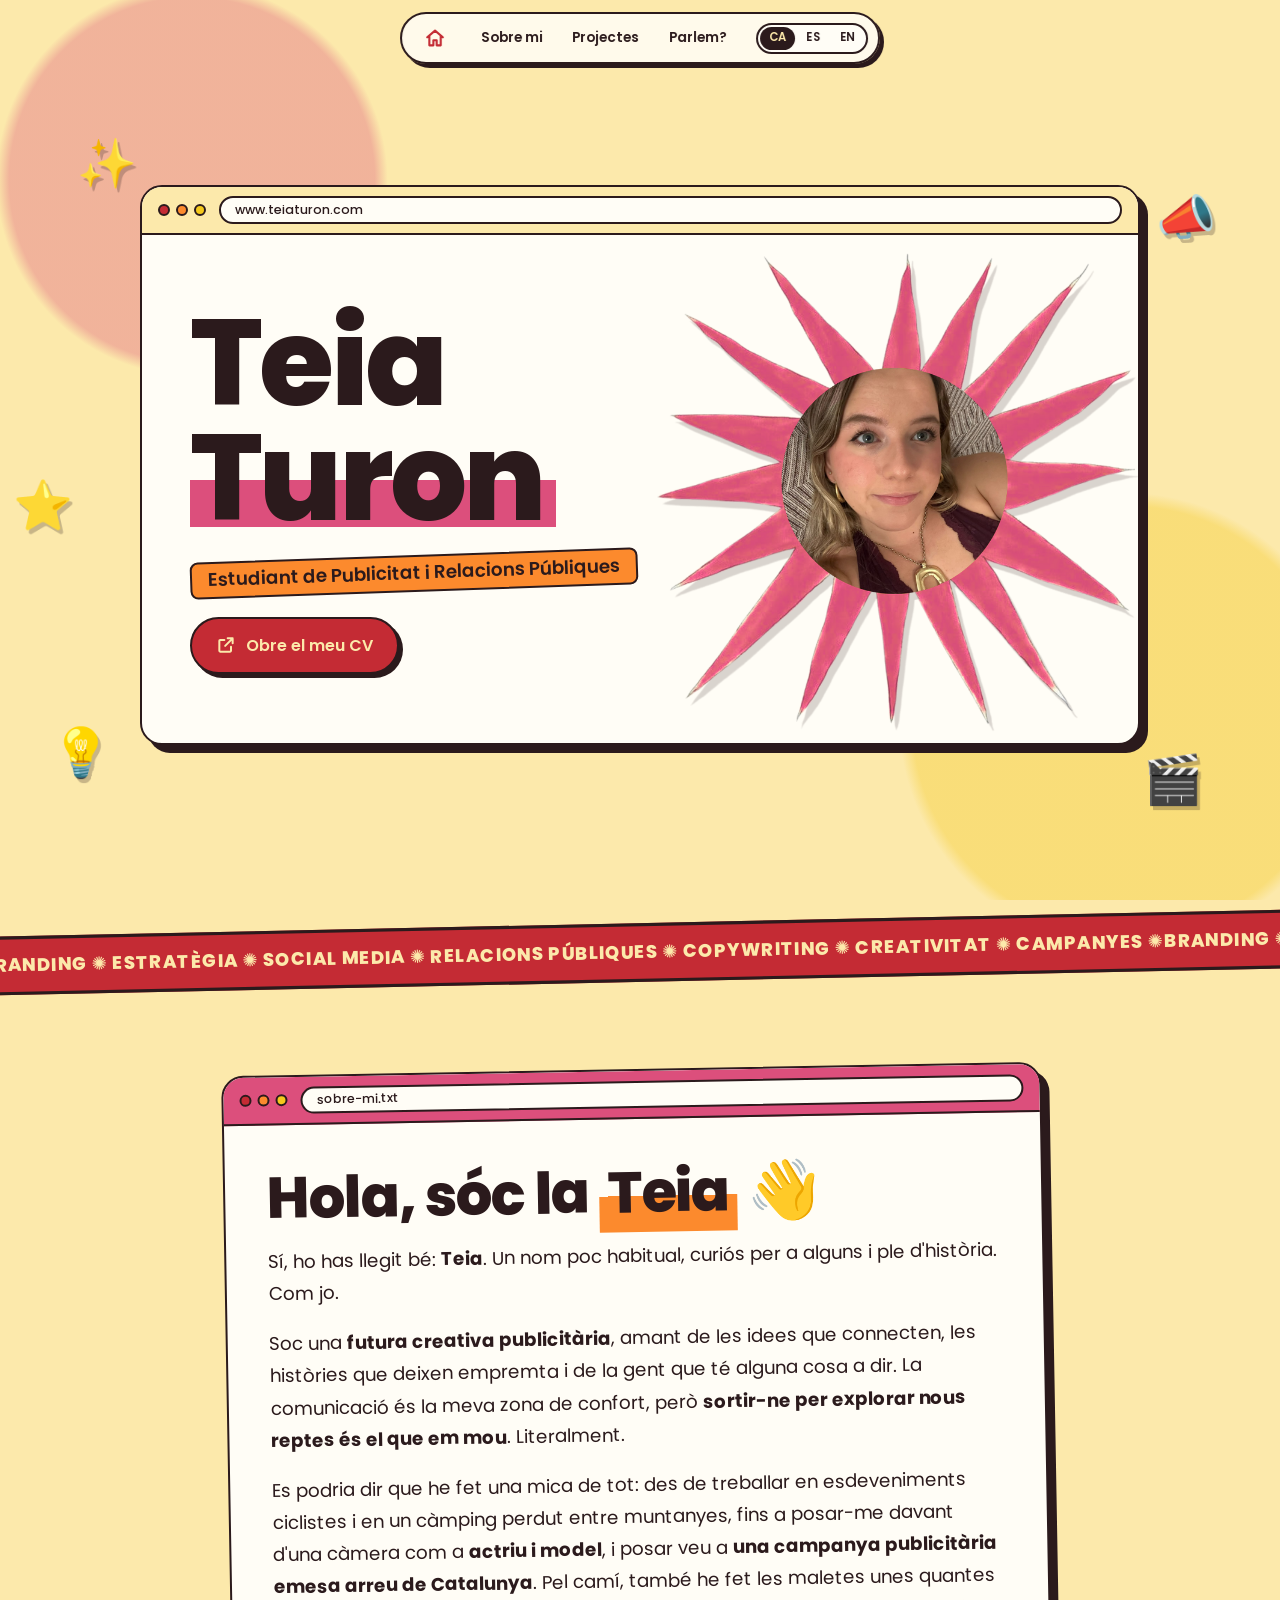
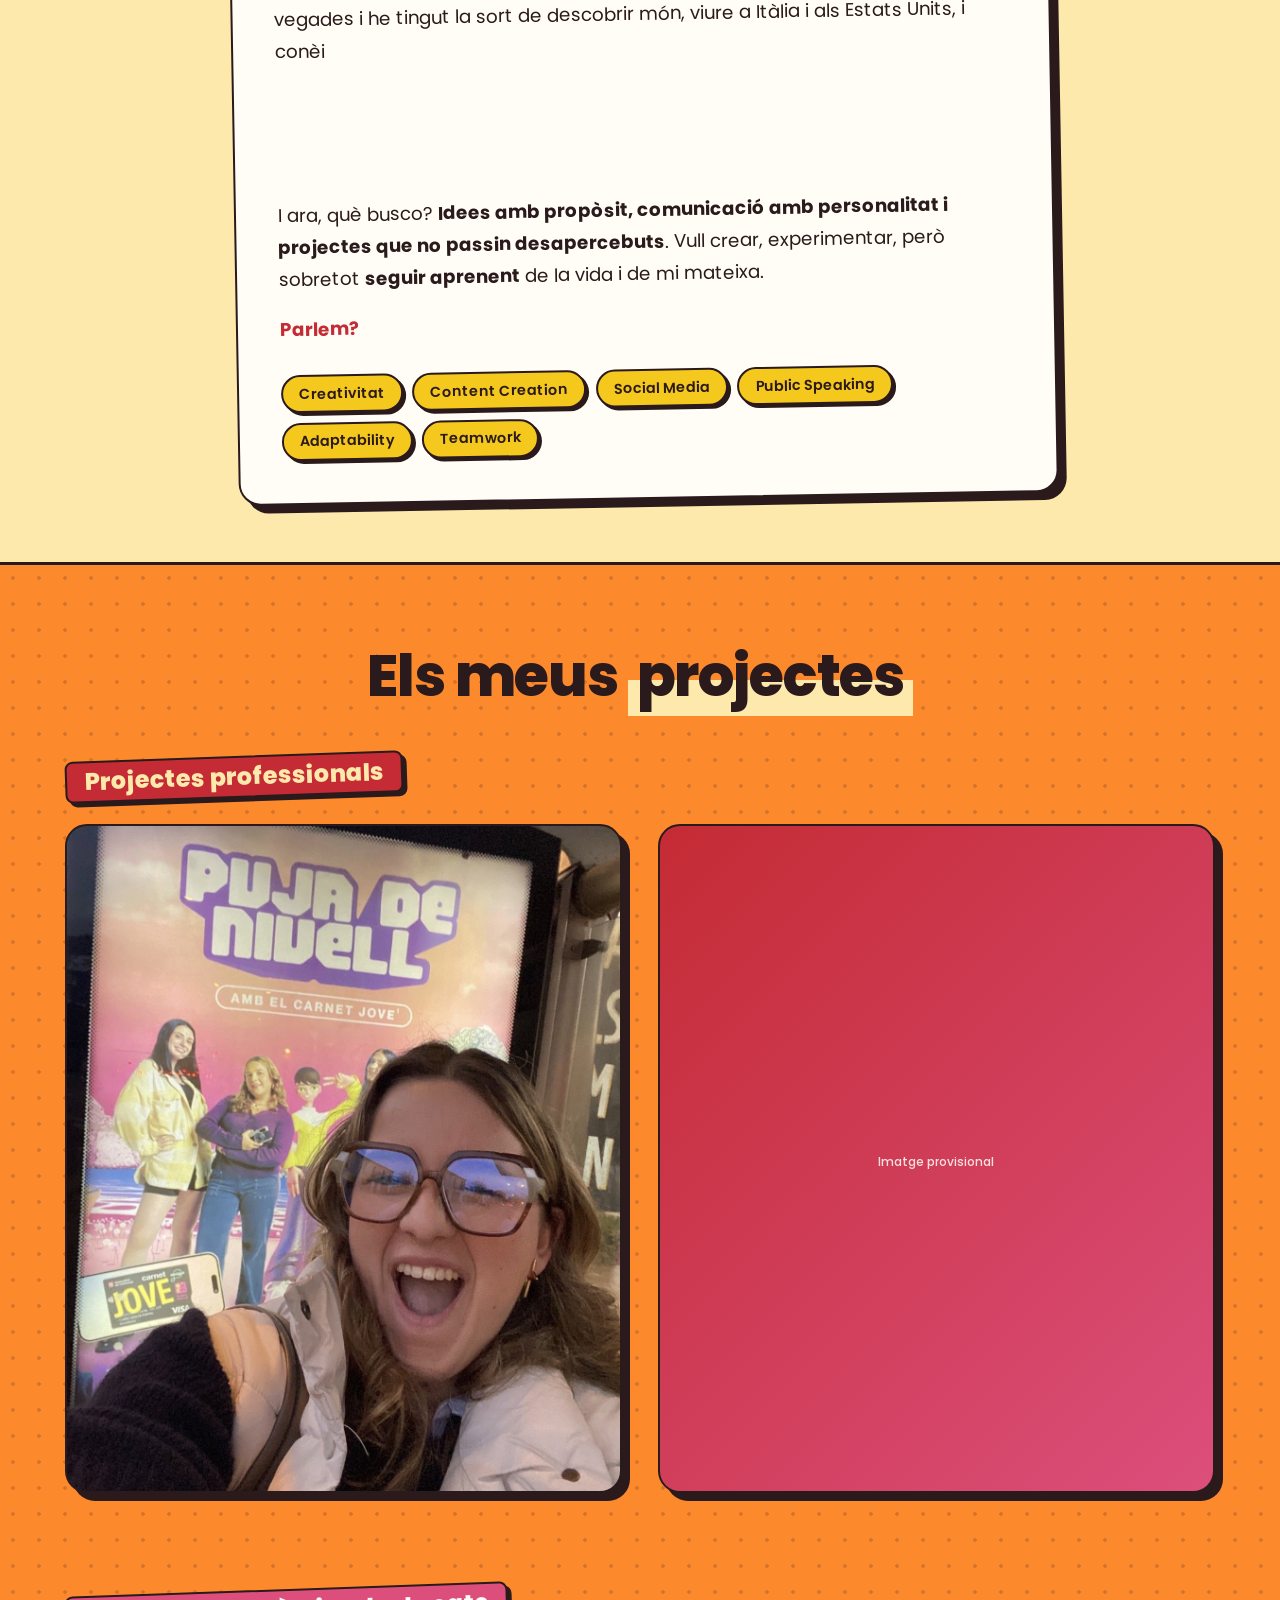
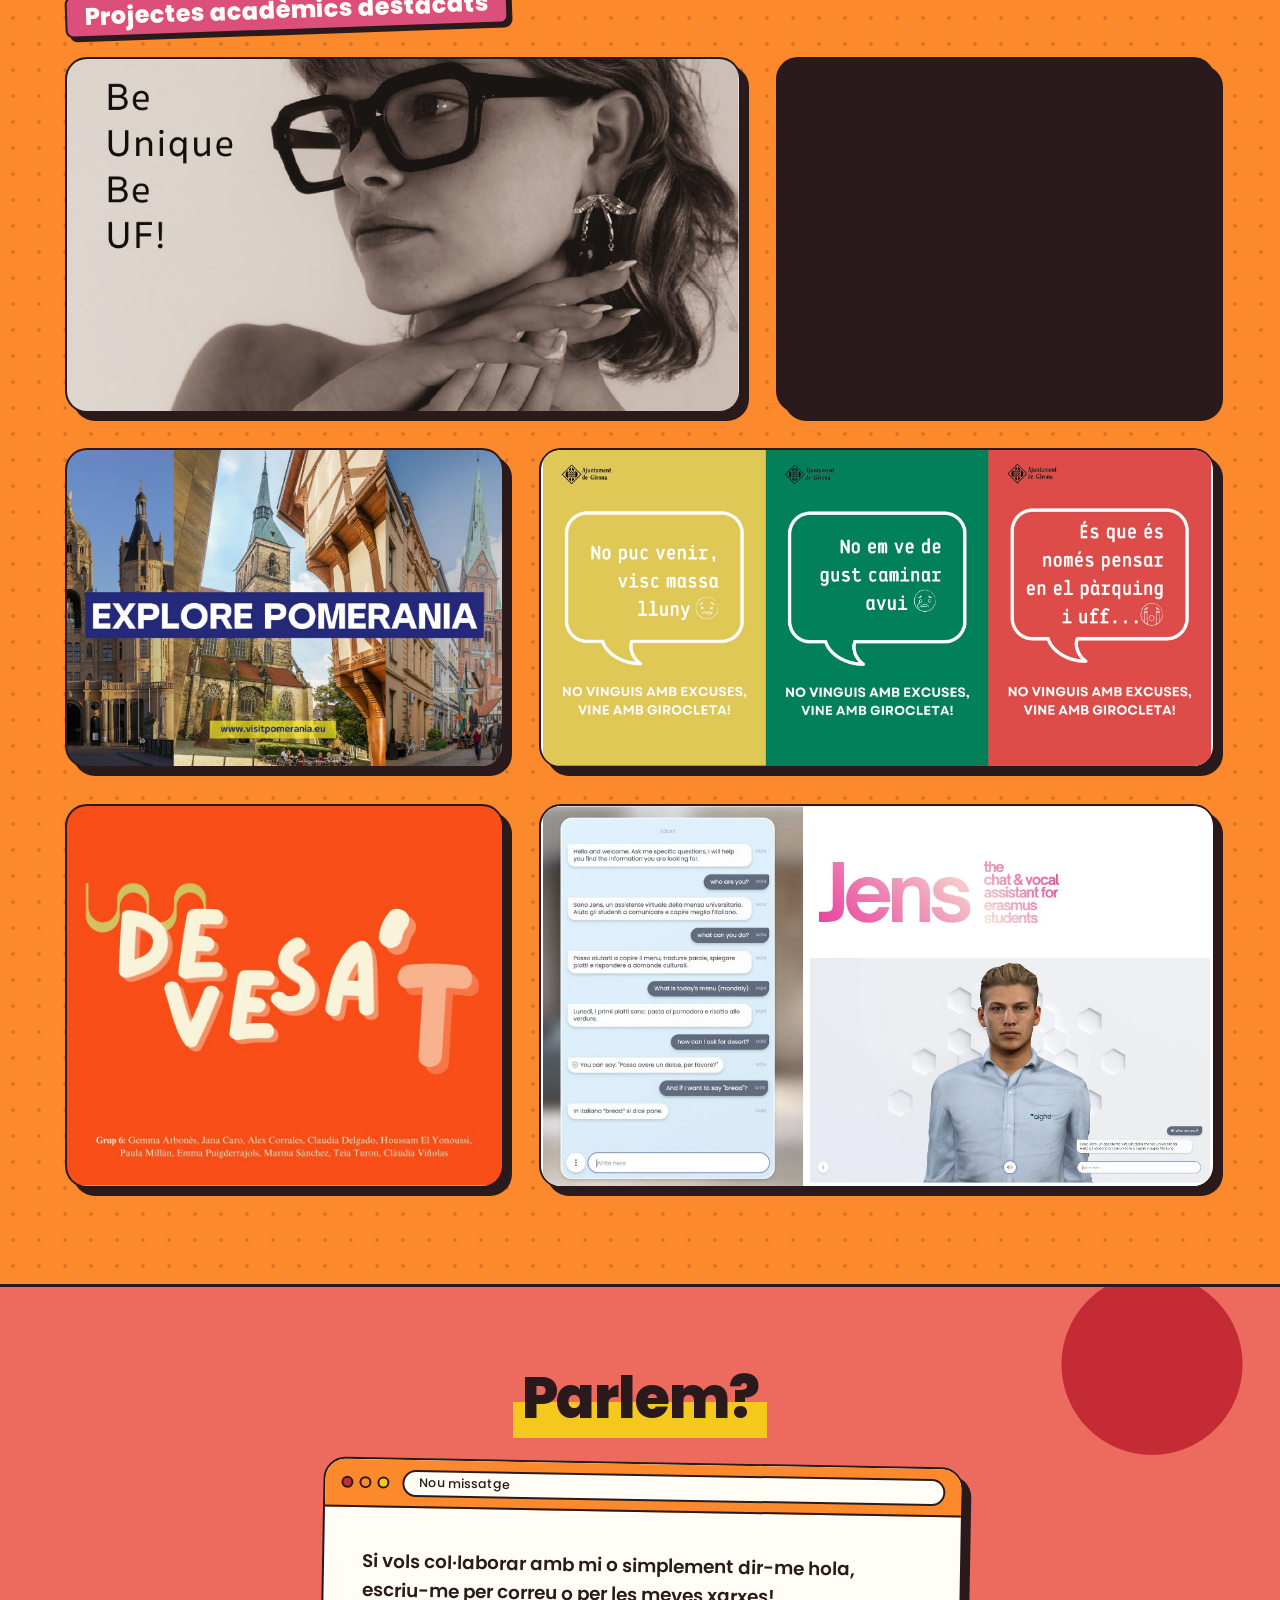
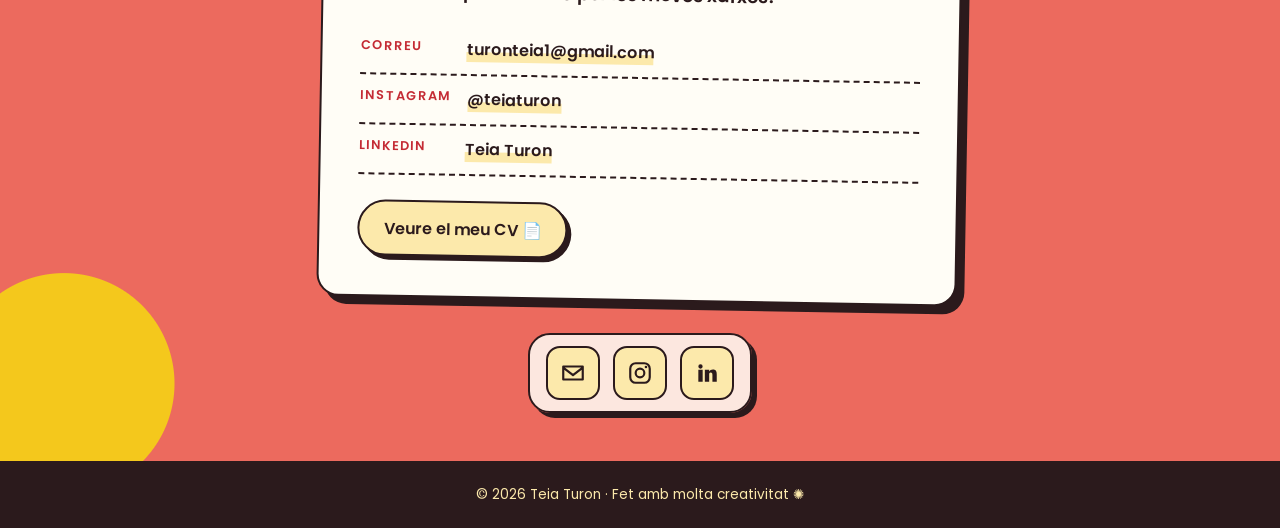
==== commit 8382fc7f: "Torna a la transició de foto anterior (fos suau) Desfà el canvi de capes separades i gir de l'estrel" ====
--- a/index.html
+++ b/index.html
@@ -9,7 +9,7 @@
   <link rel="preconnect" href="https://fonts.googleapis.com">
   <link rel="preconnect" href="https://fonts.gstatic.com" crossorigin>
   <link href="https://fonts.googleapis.com/css2?family=Poppins:wght@400;500;600;800&display=swap" rel="stylesheet">
-  <link rel="stylesheet" href="style.css?v=20261106231402">
+  <link rel="stylesheet" href="style.css?v=20261106232250">
 </head>
 <body>
 
@@ -60,7 +60,6 @@
 
           <!-- Foto: passa el punter (o toca en mòbil) per veure la Teia de petita -->
           <button class="photo" id="photo" type="button" data-i18n-aria="hero.photoAria" aria-label="Foto de la Teia. Passa-hi per sobre o toca per veure-la de petita">
-            <img class="photo__star" src="assets/fotos/teia-ara.png" alt="" width="800" height="792">
             <img class="photo__img photo__img--front" src="assets/fotos/teia-ara.png" alt="" width="800" height="792">
             <img class="photo__img photo__img--back" src="assets/fotos/teia-petita.png" alt="" width="800" height="792">
           </button>
@@ -180,7 +179,7 @@
     </div>
   </div>
 
-  <script src="projectes.js?v=20261106231402"></script>
-  <script src="script.js?v=20261106231402"></script>
+  <script src="projectes.js?v=20261106232250"></script>
+  <script src="script.js?v=20261106232250"></script>
 </body>
 </html>
--- a/style.css
+++ b/style.css
@@ -166,40 +166,29 @@
   transform: rotate(-2deg);
 }
 
-/* Foto: estrella rosa + cara. Passa-hi per sobre per veure la Teia de petita.
-   L'estrella i la cara són capes separades: la cara fa un fos ràpid i l'estrella gira una mica. */
+/* Foto: sol amb fons transparent. Passa-hi per sobre per veure la foto d'ara */
 .photo {
   position: relative; justify-self: center;
   width: min(118%, 520px); aspect-ratio: 800 / 792; margin: -2rem -1rem -2rem 0;
   background: none; border: 0; padding: 0; cursor: pointer;
   font: inherit; color: inherit;
+  transition: transform .9s cubic-bezier(.25,.1,.25,1);
+  -webkit-tap-highlight-color: transparent;
+}
+.photo:focus-visible { outline: 3px dashed var(--ink); outline-offset: 6px; border-radius: 50%; }
+.photo__img {
+  position: absolute; inset: 0; width: 100%; height: 100%; object-fit: contain;
   filter: drop-shadow(5px 7px 0 rgba(43, 26, 28, .18));
-  -webkit-tap-highlight-color: transparent;
-}
-.photo:focus-visible { outline: 3px dashed var(--ink); outline-offset: 6px; border-radius: 50%; }
-.photo__star, .photo__img {
-  position: absolute; inset: 0; width: 100%; height: 100%; object-fit: contain;
+  transition: opacity .9s cubic-bezier(.4,0,.2,1), transform 1.1s cubic-bezier(.25,.1,.25,1);
   user-select: none; -webkit-user-drag: none;
 }
-/* Cercle de la cara: radi 175 px d'una imatge de 800 × 792 */
-.photo__star {
-  -webkit-mask: radial-gradient(ellipse 21.9% 22.1% at 50% 50%, transparent 99%, #000 100%);
-          mask: radial-gradient(ellipse 21.9% 22.1% at 50% 50%, transparent 99%, #000 100%);
-  transition: transform .7s cubic-bezier(.3,.7,.3,1);
-}
-.photo__img {
-  -webkit-mask: radial-gradient(ellipse 21.9% 22.1% at 50% 50%, #000 99%, transparent 100%);
-          mask: radial-gradient(ellipse 21.9% 22.1% at 50% 50%, #000 99%, transparent 100%);
-  transition: opacity .35s ease;
-}
-.photo__img--back { opacity: 0; }
-.photo.is-swapped .photo__img--front { opacity: 0; }
-.photo.is-swapped .photo__img--back { opacity: 1; }
-.photo.is-swapped .photo__star { transform: rotate(10deg); }
+.photo__img--back { opacity: 0; transform: scale(.985); }
+.photo.is-swapped .photo__img--front { opacity: 0; transform: scale(1.015); }
+.photo.is-swapped .photo__img--back { opacity: 1; transform: none; }
 @media (hover: hover) {
-  .photo:hover .photo__img--front { opacity: 0; }
-  .photo:hover .photo__img--back { opacity: 1; }
-  .photo:hover .photo__star { transform: rotate(10deg); }
+  .photo:hover { transform: scale(1.02); }
+  .photo:hover .photo__img--front { opacity: 0; transform: scale(1.015); }
+  .photo:hover .photo__img--back { opacity: 1; transform: none; }
 }
 
 /* Adhesius flotants */
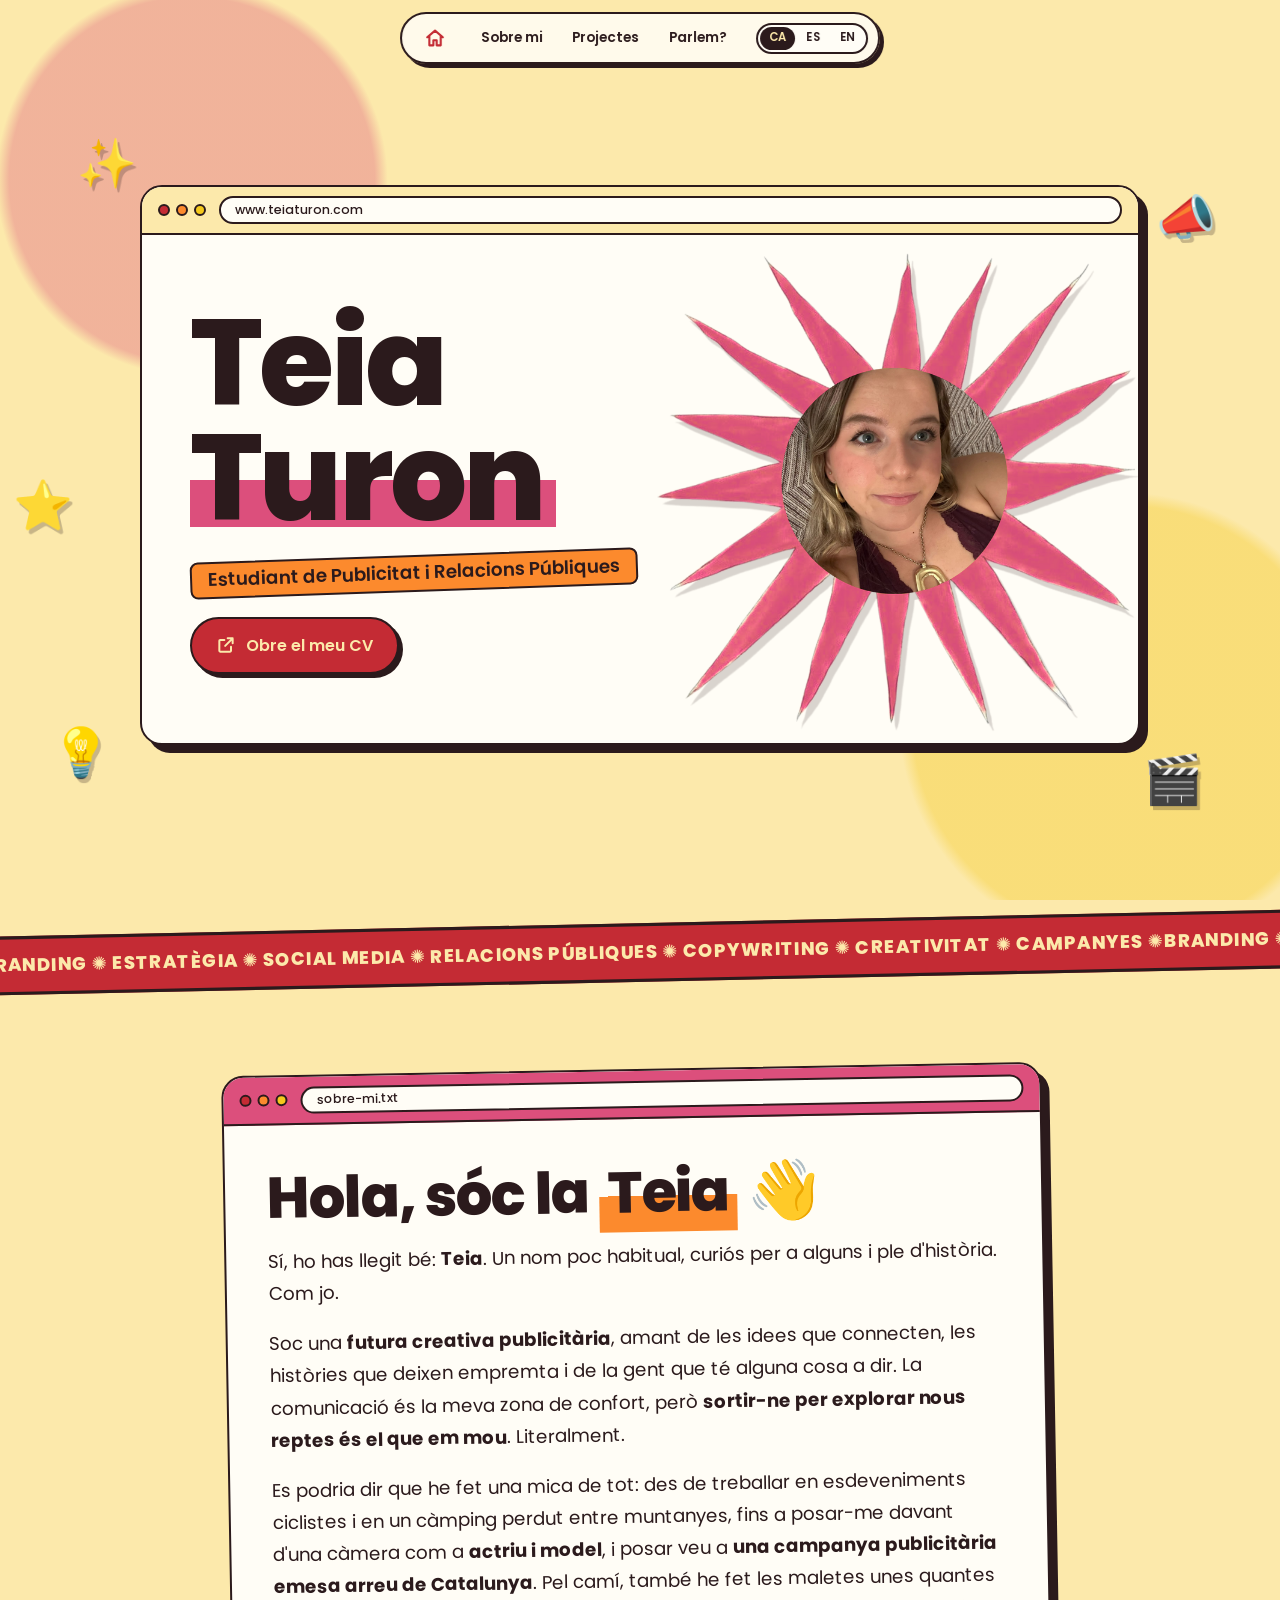
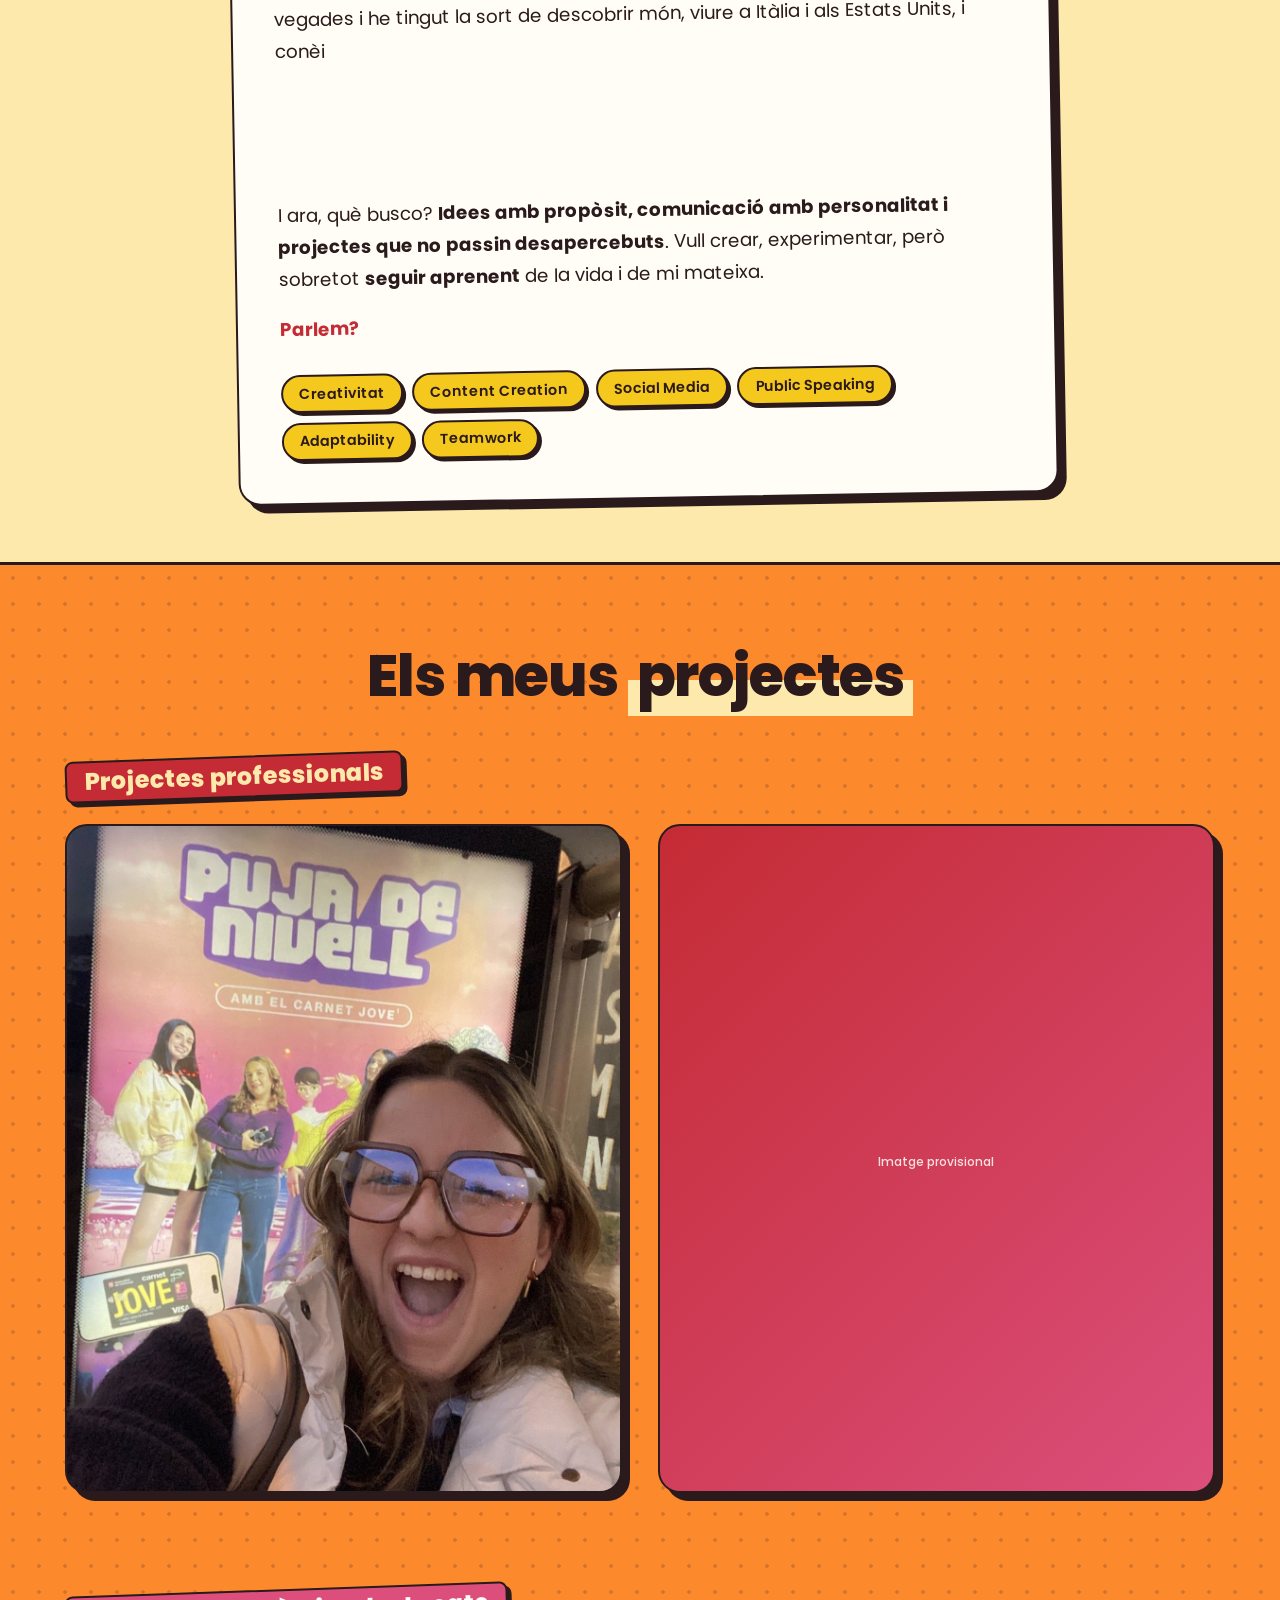
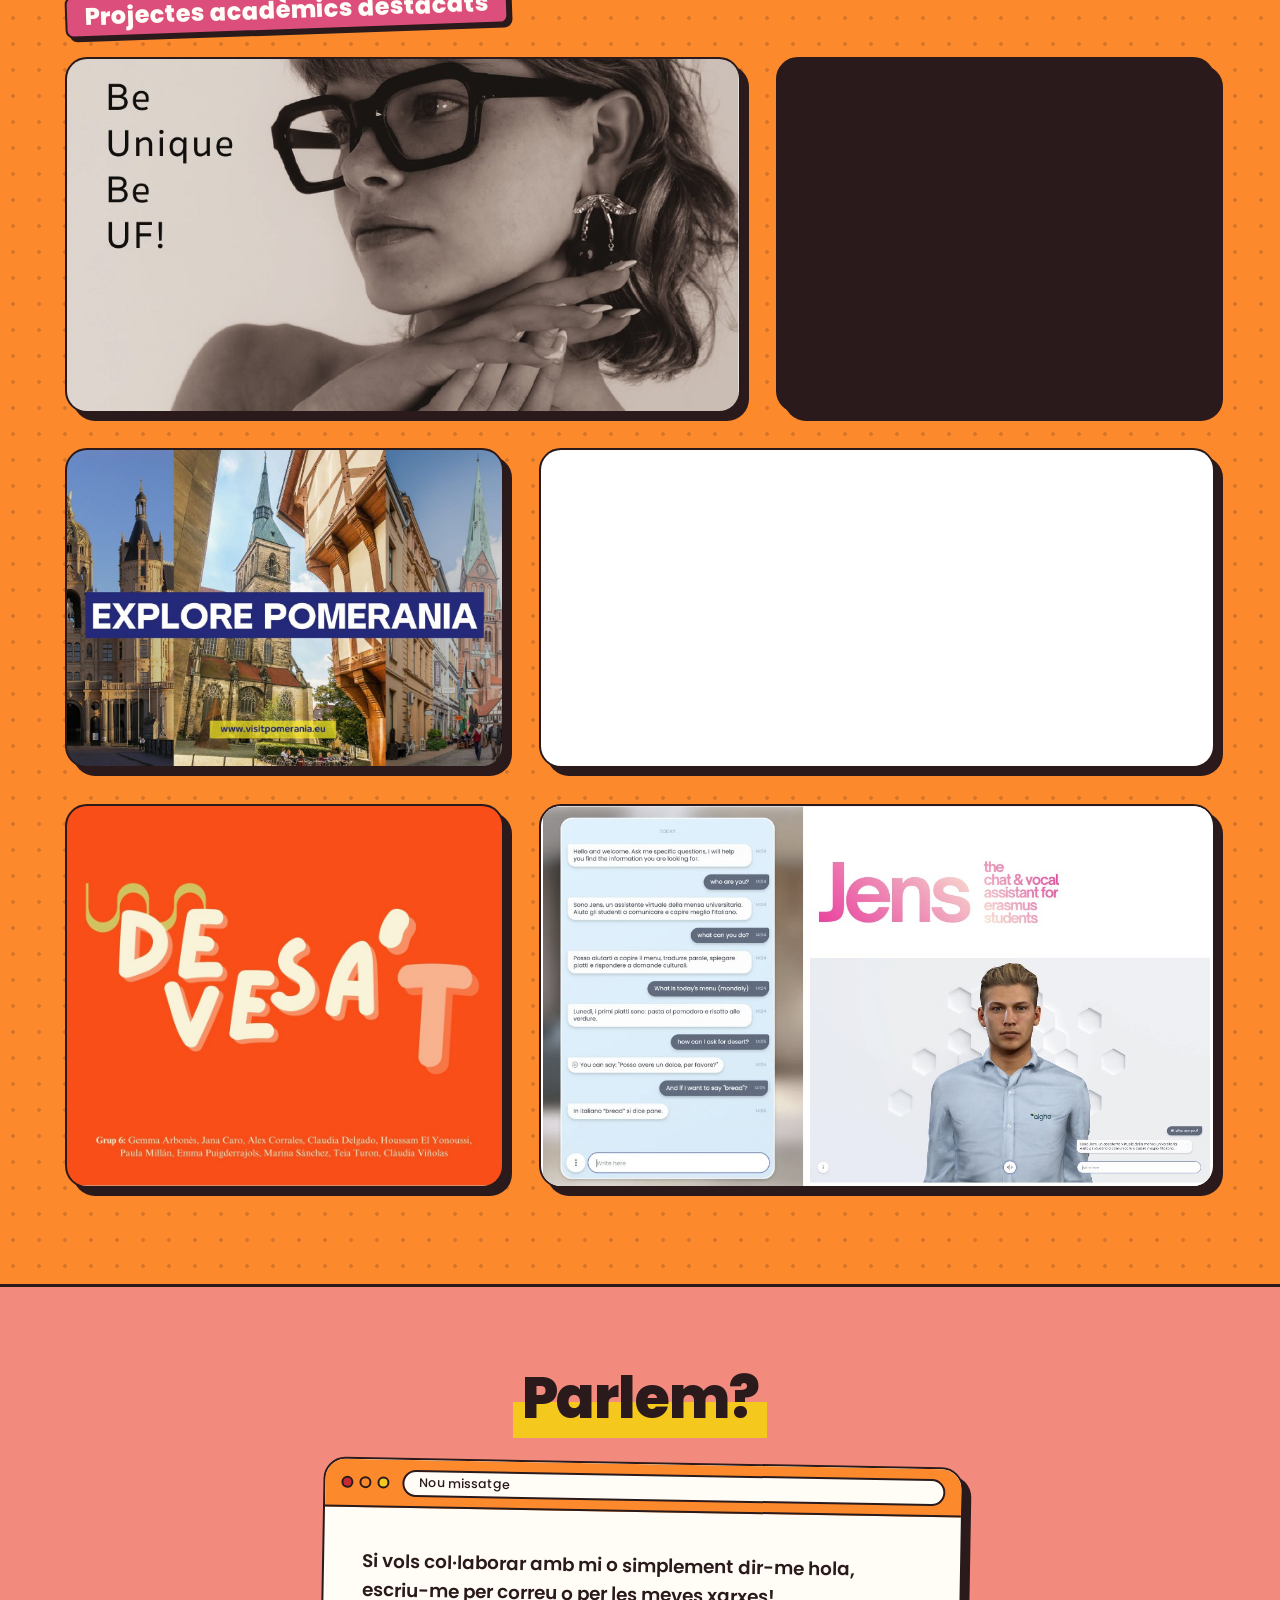
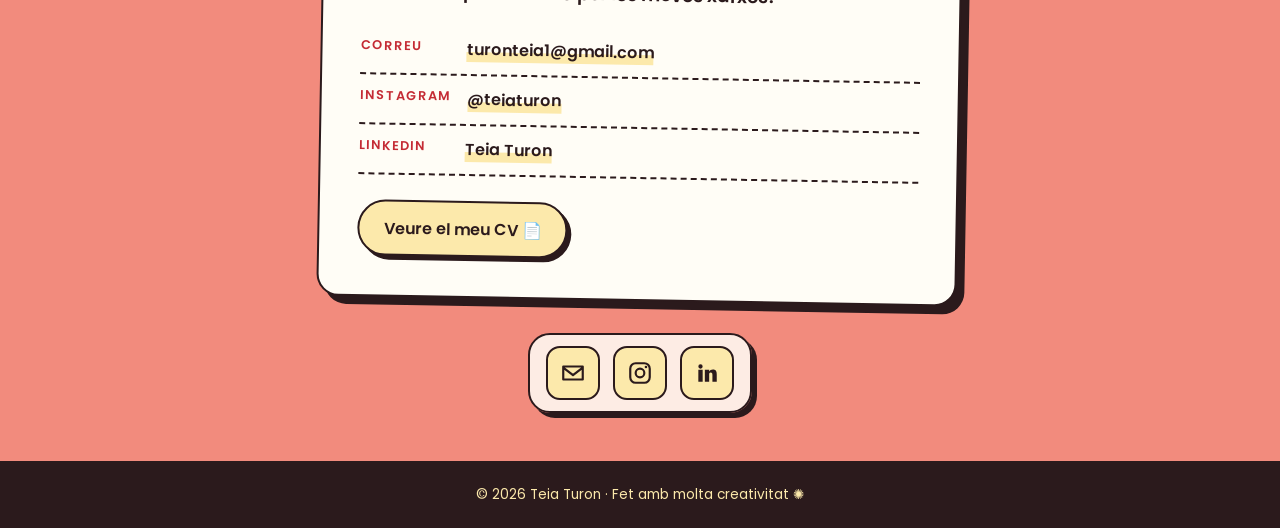
==== commit 013de578: "Parlem?: sense cercles decoratius i fons més clar Co-Authored-By: Claude Opus 5.5 <noreply@anthropic" ====
--- a/index.html
+++ b/index.html
@@ -9,7 +9,7 @@
   <link rel="preconnect" href="https://fonts.googleapis.com">
   <link rel="preconnect" href="https://fonts.gstatic.com" crossorigin>
   <link href="https://fonts.googleapis.com/css2?family=Poppins:wght@400;500;600;800&display=swap" rel="stylesheet">
-  <link rel="stylesheet" href="style.css?v=20261106232250">
+  <link rel="stylesheet" href="style.css?v=20261106233103">
 </head>
 <body>
 
@@ -179,7 +179,7 @@
     </div>
   </div>
 
-  <script src="projectes.js?v=20261106232250"></script>
-  <script src="script.js?v=20261106232250"></script>
+  <script src="projectes.js?v=20261106233103"></script>
+  <script src="script.js?v=20261106233103"></script>
 </body>
 </html>
--- a/style.css
+++ b/style.css
@@ -5,7 +5,7 @@
   --vanilla: #FCE9AB;
   --orange: #FC8A2D;
   --sun: #F4C81C;      /* groc del sol de la portada */
-  --coral: #EC6A5E;    /* vermell clar de la secció Parlem? */
+  --coral: #F28B7D;    /* vermell clar de la secció Parlem? */
   --ink: #2b1a1c;
   --white: #fffdf6;
   --radius: 22px;
@@ -509,8 +509,6 @@
 .contact {
   padding: 5rem 1.2rem 3rem; background: var(--coral);
   display: flex; flex-direction: column; align-items: center; gap: 2rem;
-  background-image: radial-gradient(circle at 90% 10%, var(--tomato) 0 90px, transparent 91px),
-                    radial-gradient(circle at 5% 90%, var(--sun) 0 110px, transparent 111px);
 }
 .contact .title { margin: 0; color: var(--ink); }
 .contact .title mark { background: linear-gradient(transparent 55%, var(--sun) 55%); padding: 0 .15em; }
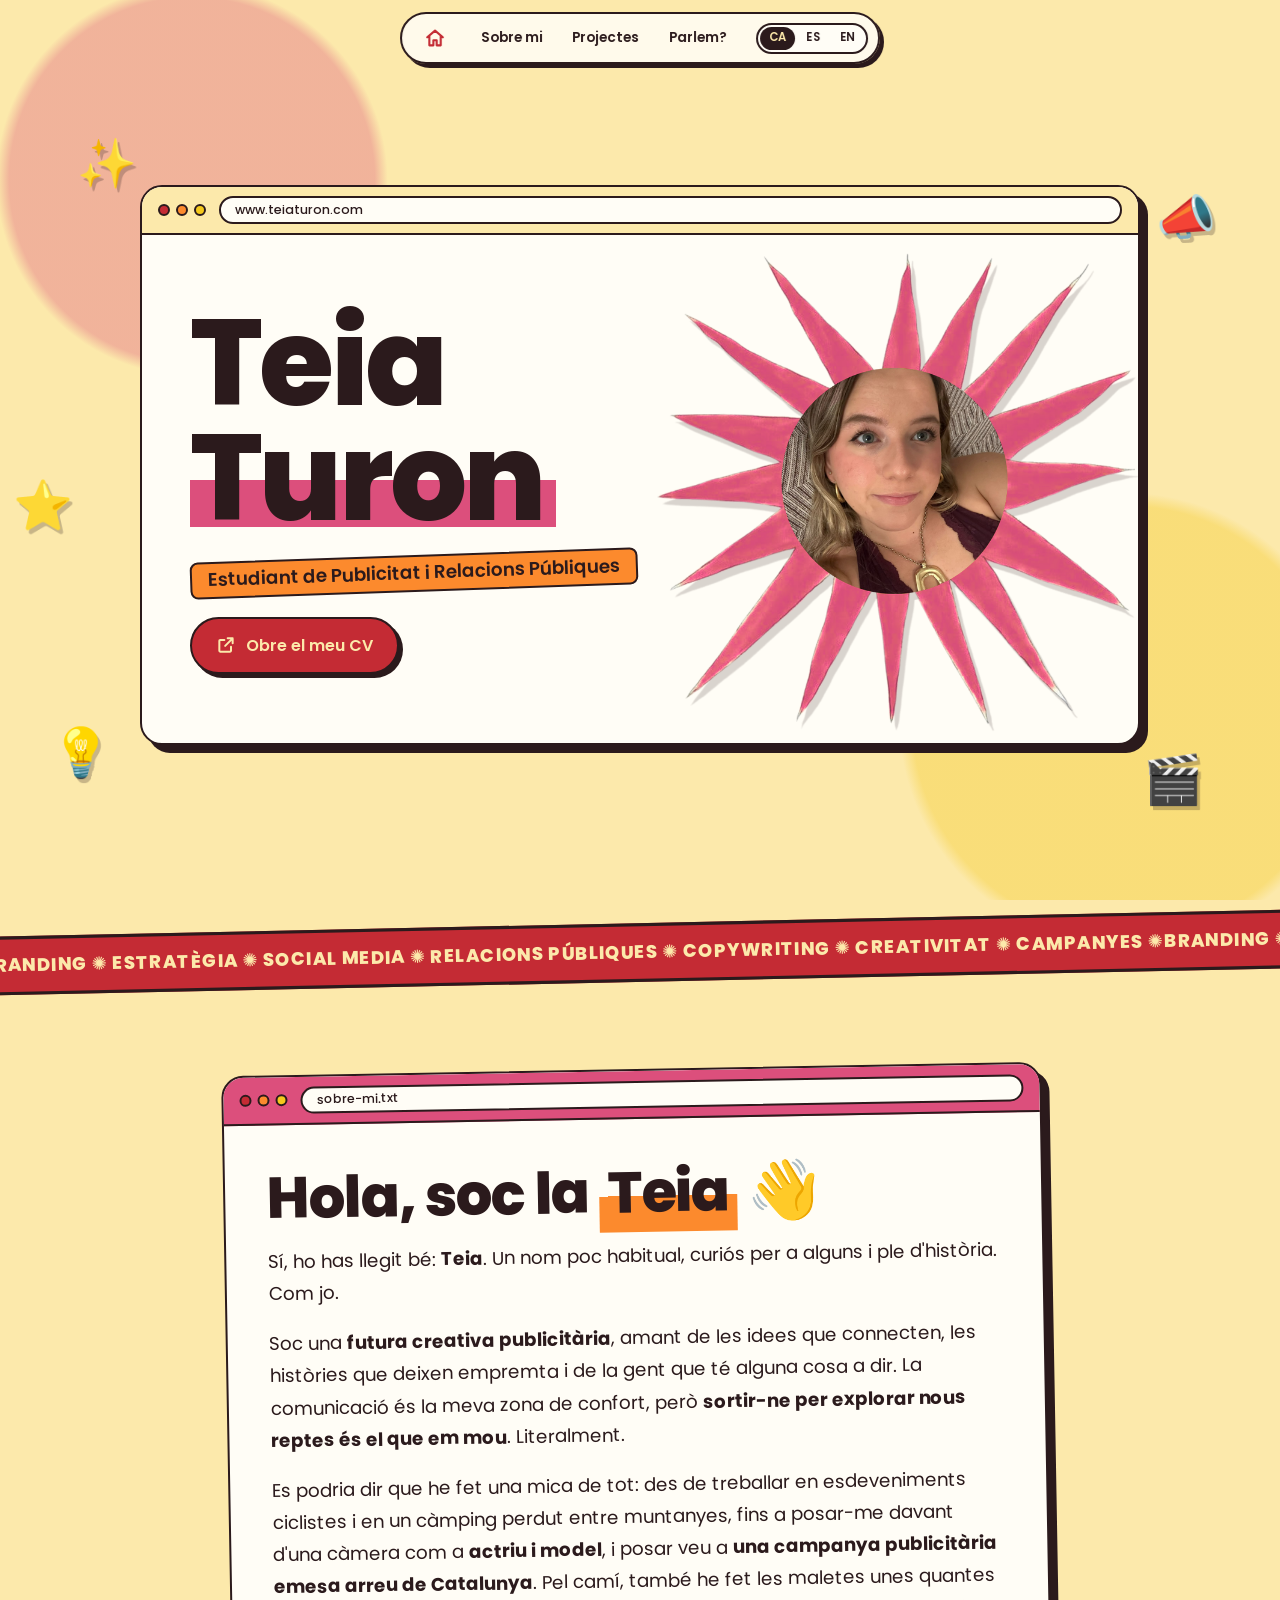
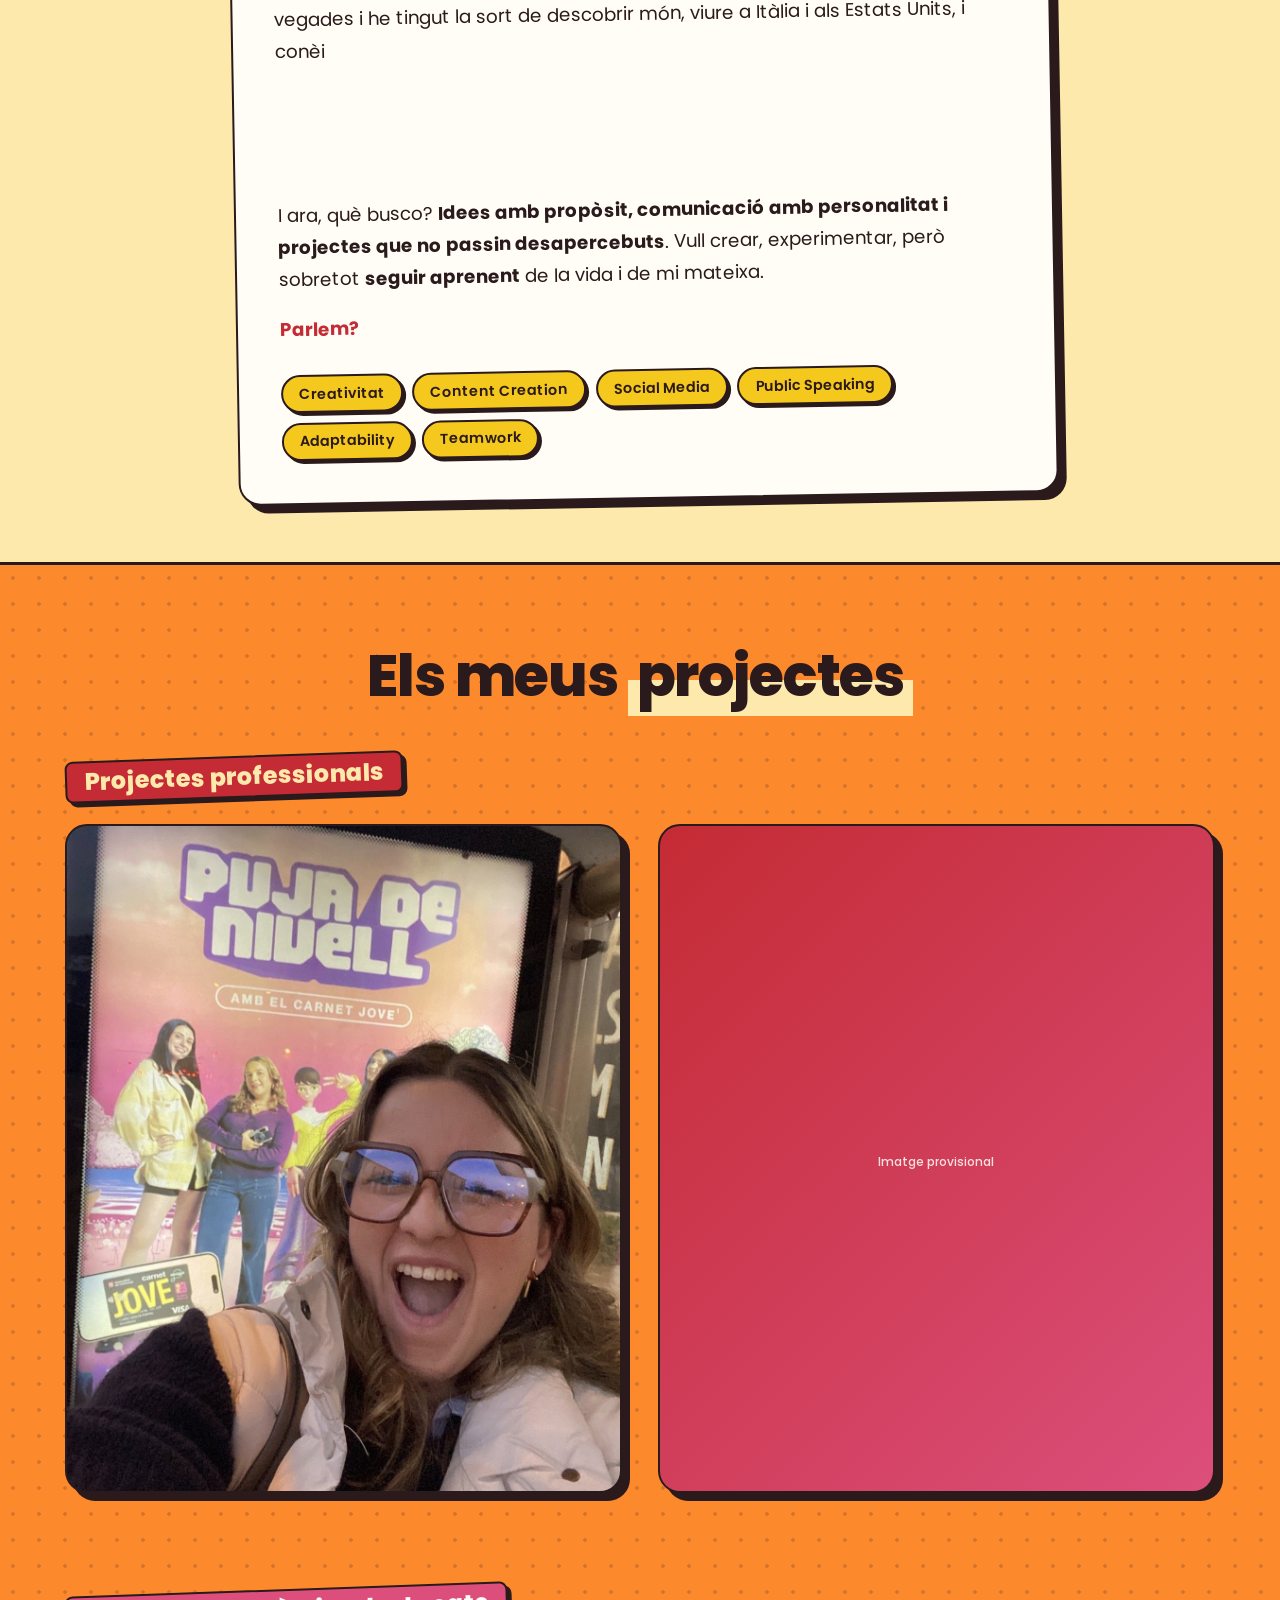
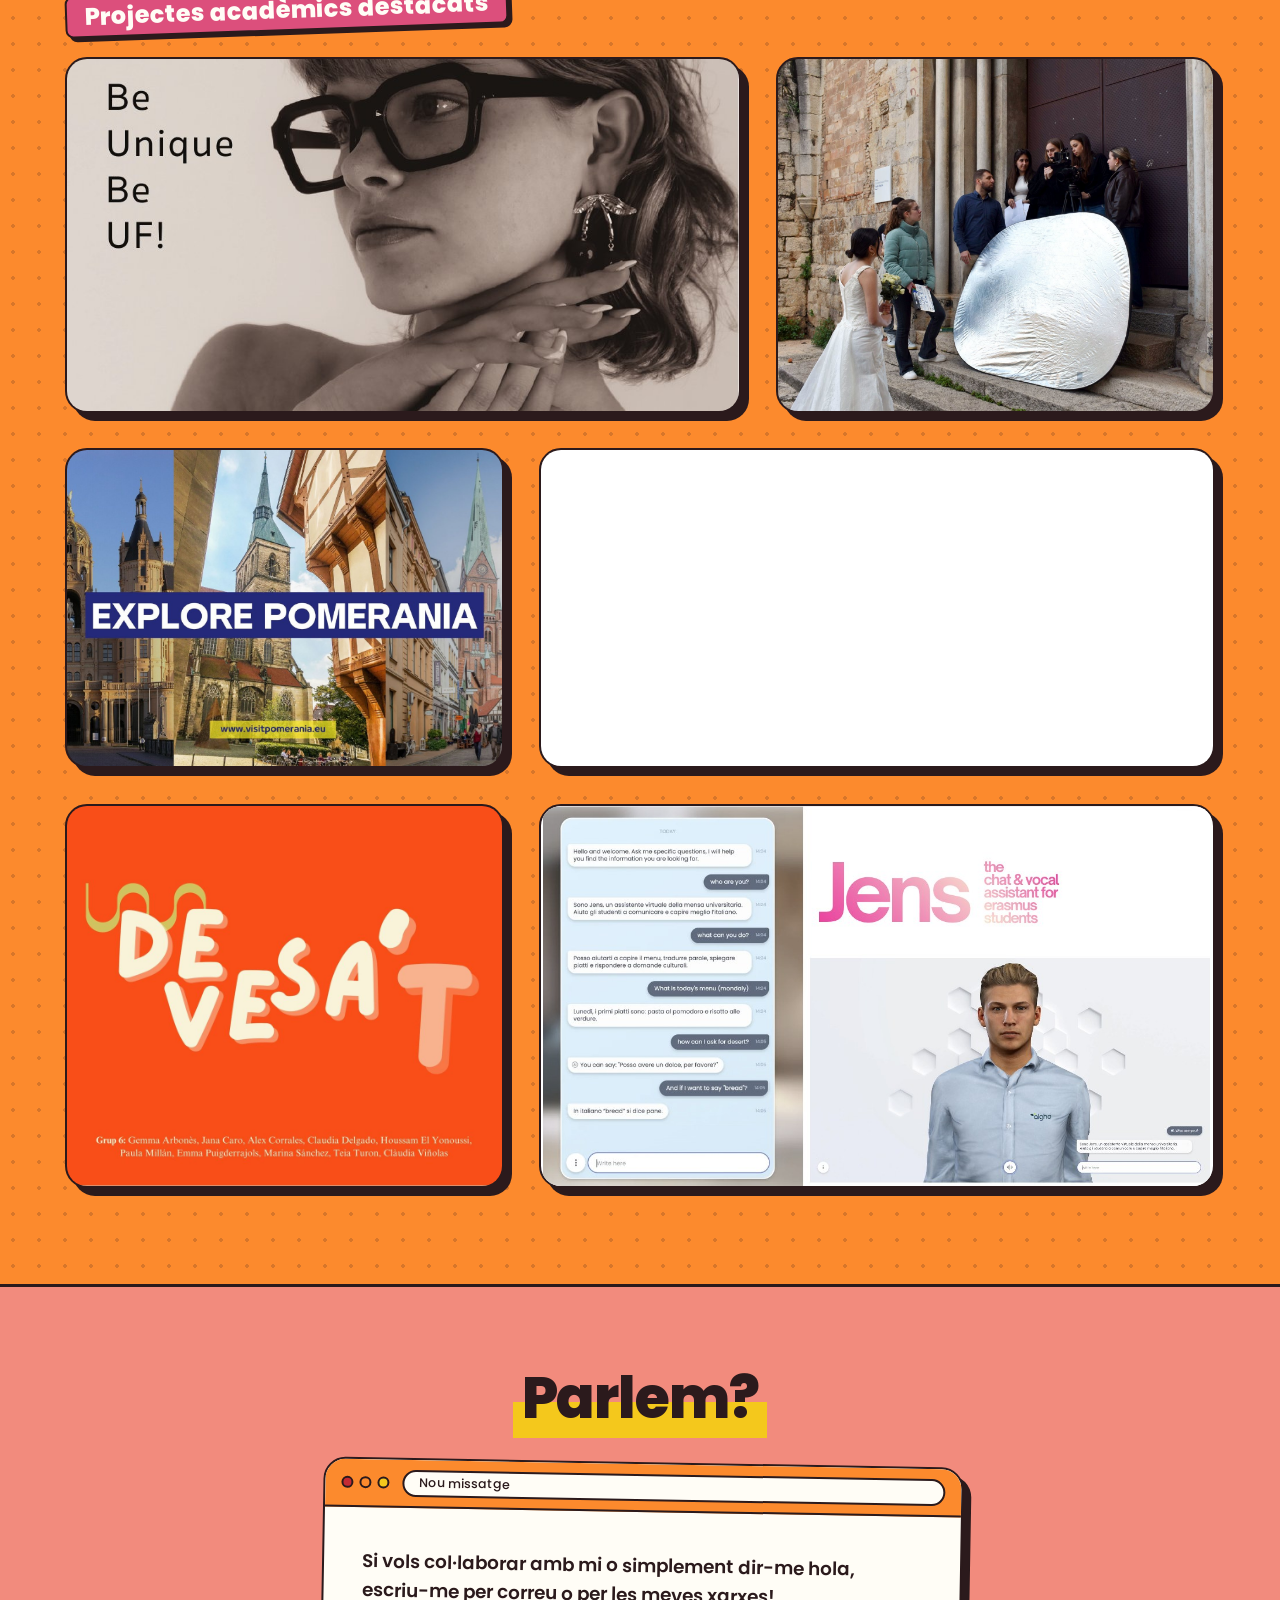
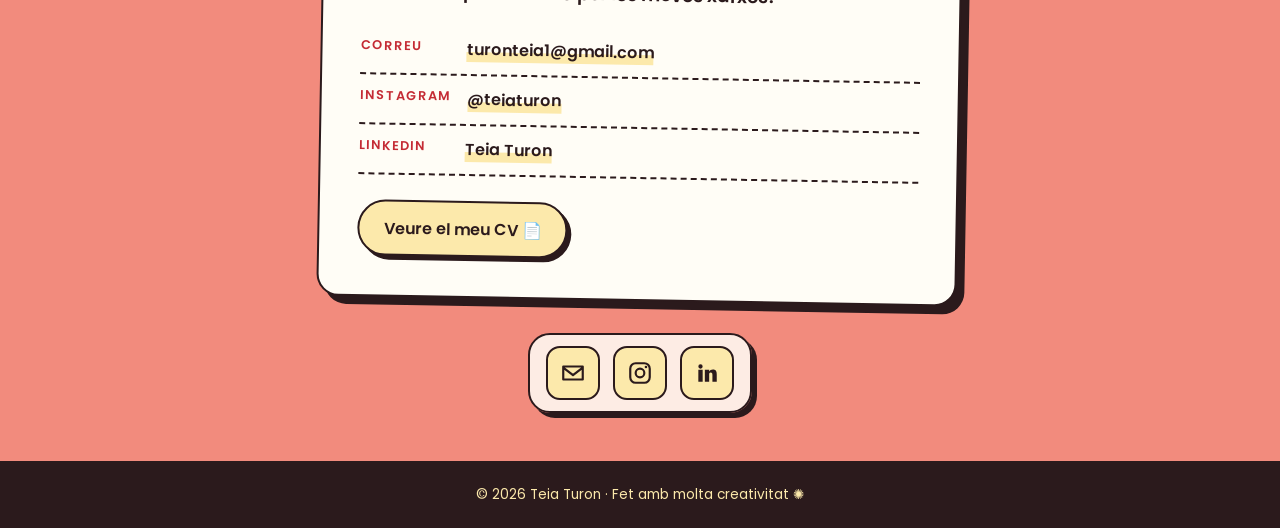
==== commit 69962940: "Corregeix "sóc" per "soc" a Sobre mi Co-Authored-By: Claude Opus 5.5 <noreply@anthropic.com> Claude-" ====
--- a/index.html
+++ b/index.html
@@ -9,7 +9,7 @@
   <link rel="preconnect" href="https://fonts.googleapis.com">
   <link rel="preconnect" href="https://fonts.gstatic.com" crossorigin>
   <link href="https://fonts.googleapis.com/css2?family=Poppins:wght@400;500;600;800&display=swap" rel="stylesheet">
-  <link rel="stylesheet" href="style.css?v=20261106233103">
+  <link rel="stylesheet" href="style.css?v=20261107181143">
 </head>
 <body>
 
@@ -83,7 +83,7 @@
           <span class="window__url">sobre-mi.txt</span>
         </div>
         <div class="about__body">
-          <h2 class="title" data-i18n-html="about.title">Hola, sóc la <mark>Teia</mark> 👋</h2>
+          <h2 class="title" data-i18n-html="about.title">Hola, soc la <mark>Teia</mark> 👋</h2>
           <!-- ✏️ El text de "Sobre mi" i les seves traduccions són a script.js (about.text) -->
           <div class="about__text" id="about-text" data-i18n-html="about.text"></div>
           <ul class="skills" aria-label="Habilitats" data-i18n-aria="about.skills">
@@ -179,7 +179,7 @@
     </div>
   </div>
 
-  <script src="projectes.js?v=20261106233103"></script>
-  <script src="script.js?v=20261106233103"></script>
+  <script src="projectes.js?v=20261107181143"></script>
+  <script src="script.js?v=20261107181143"></script>
 </body>
 </html>
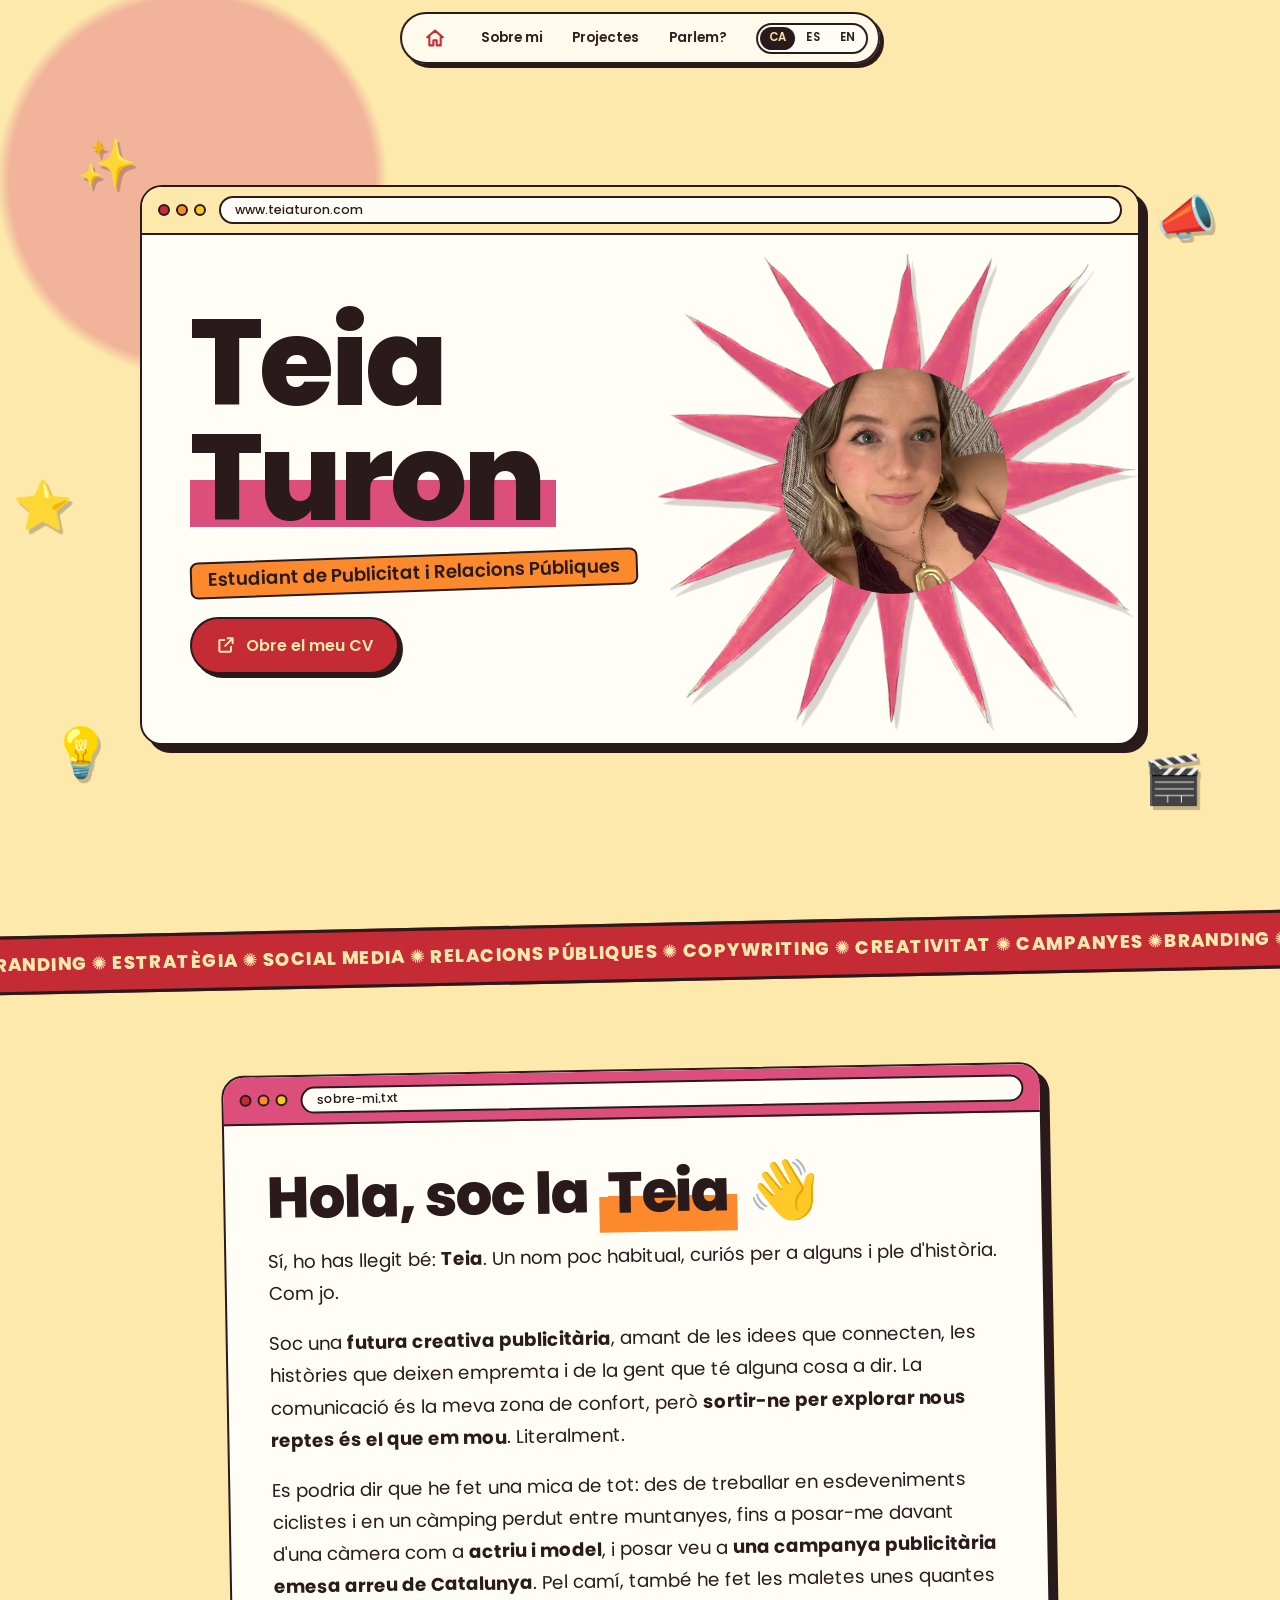
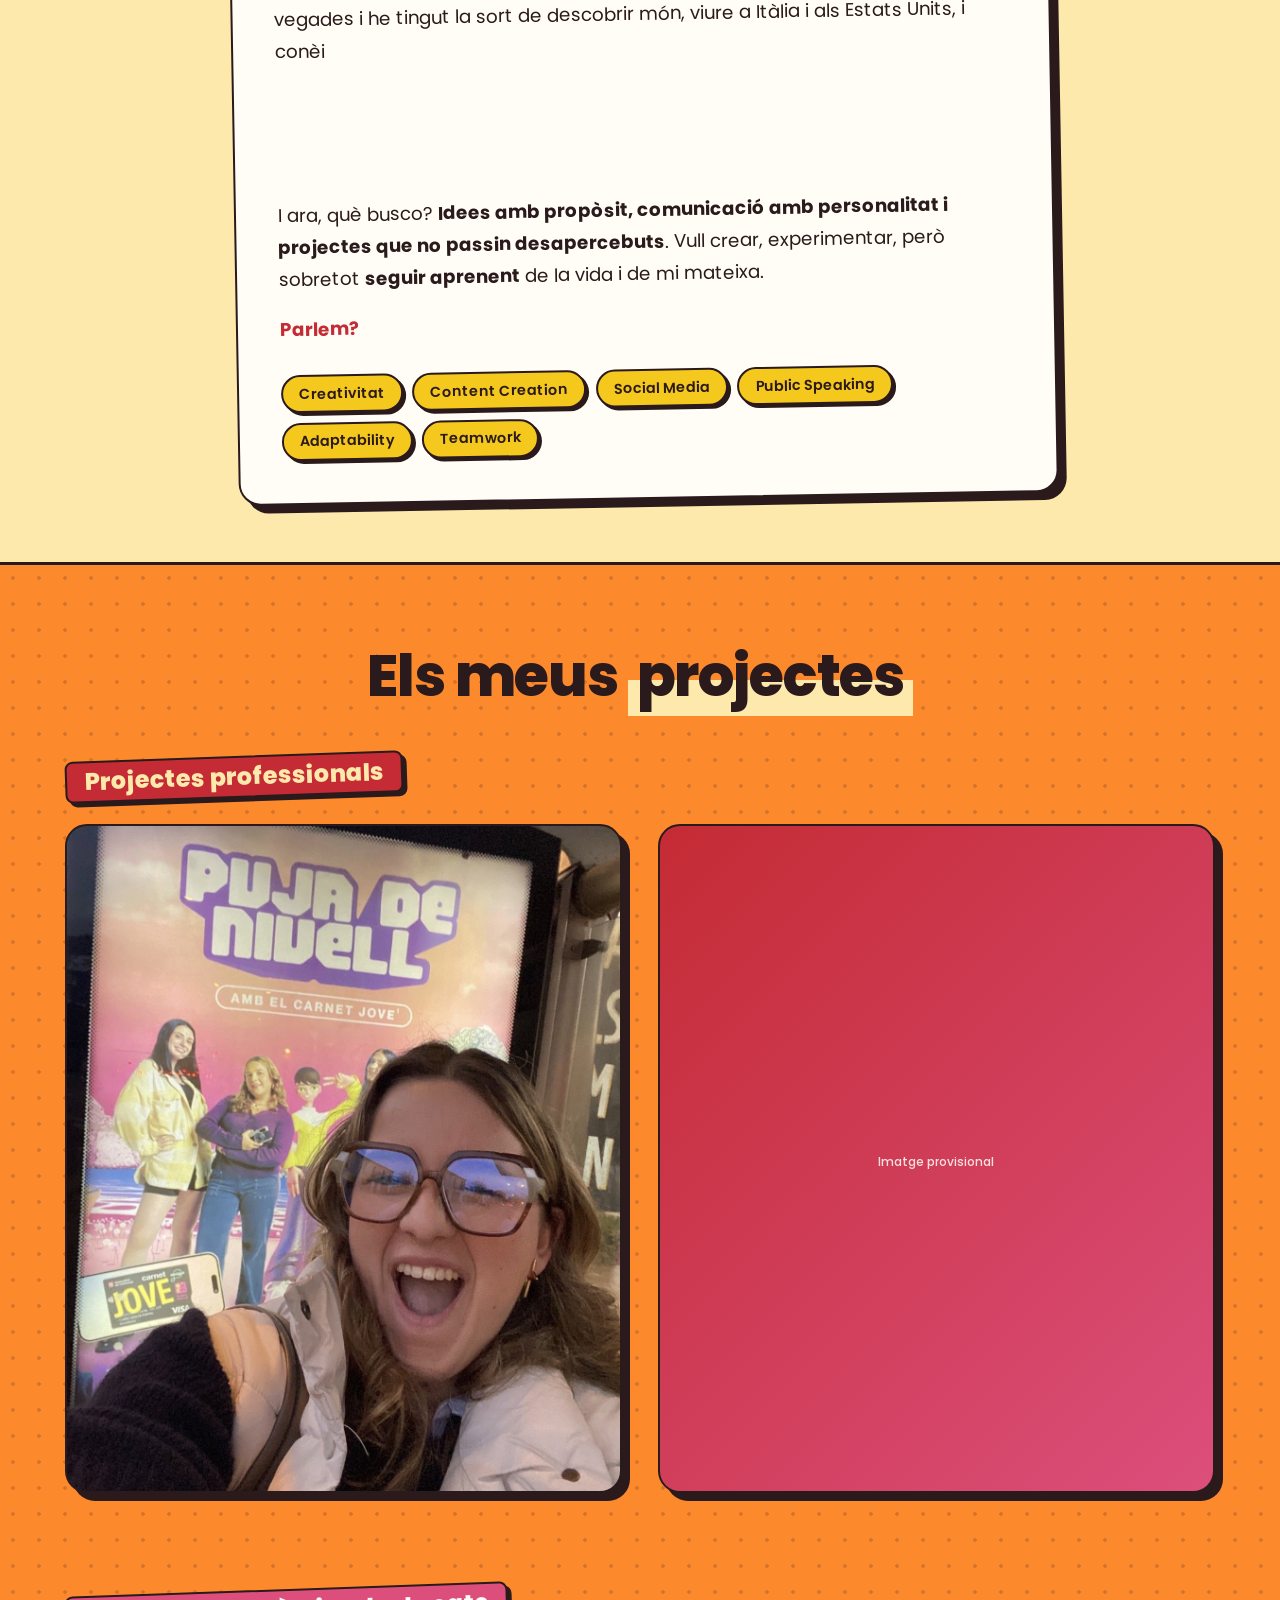
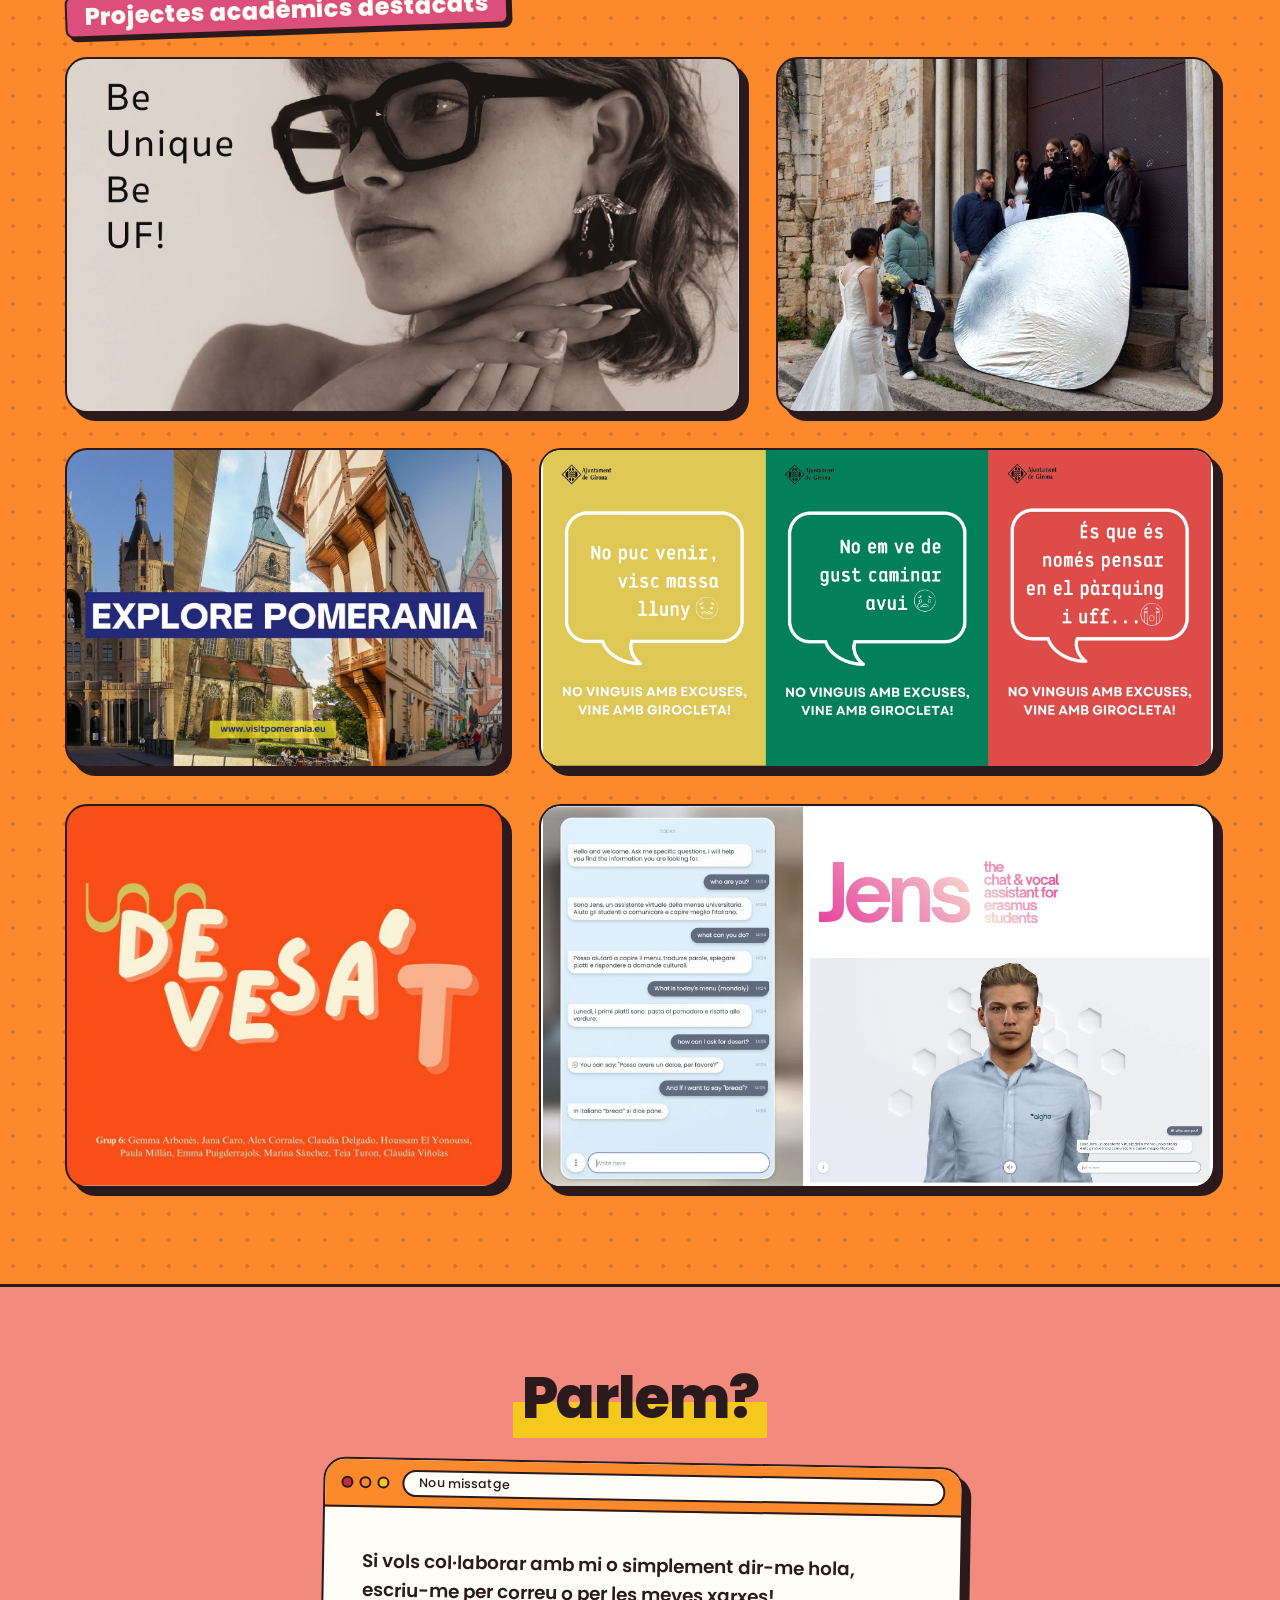
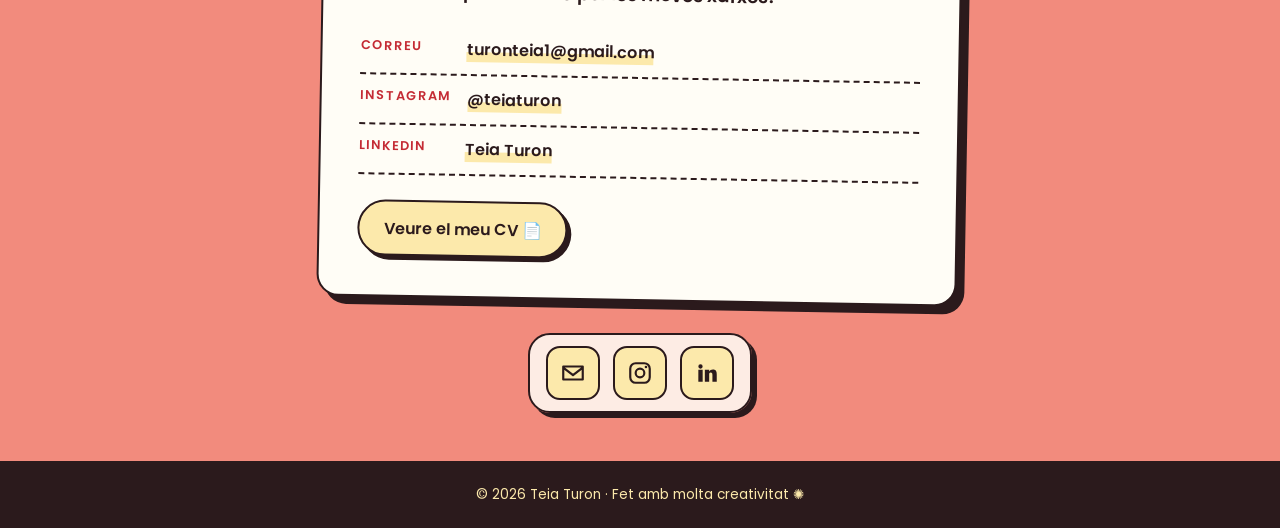
==== commit bd596bdd: "Treu el cercle groc de la portada Co-Authored-By: Claude Opus 5.5 <noreply@anthropic.com> Claude-Ses" ====
--- a/index.html
+++ b/index.html
@@ -9,7 +9,7 @@
   <link rel="preconnect" href="https://fonts.googleapis.com">
   <link rel="preconnect" href="https://fonts.gstatic.com" crossorigin>
   <link href="https://fonts.googleapis.com/css2?family=Poppins:wght@400;500;600;800&display=swap" rel="stylesheet">
-  <link rel="stylesheet" href="style.css?v=20261107181143">
+  <link rel="stylesheet" href="style.css?v=20261107190809">
 </head>
 <body>
 
@@ -179,7 +179,7 @@
     </div>
   </div>
 
-  <script src="projectes.js?v=20261107181143"></script>
-  <script src="script.js?v=20261107181143"></script>
+  <script src="projectes.js?v=20261107190809"></script>
+  <script src="script.js?v=20261107190809"></script>
 </body>
 </html>
--- a/style.css
+++ b/style.css
@@ -120,7 +120,6 @@
   padding: 90px 1.2rem 60px;
   background:
     radial-gradient(circle at 15% 20%, rgba(220,79,124,.35) 0 14%, transparent 15%),
-    radial-gradient(circle at 88% 80%, rgba(244,200,28,.35) 0 16%, transparent 17%),
     var(--vanilla);
 }
 .hero__window { position: relative; z-index: 2; width: min(1000px, 100%); }
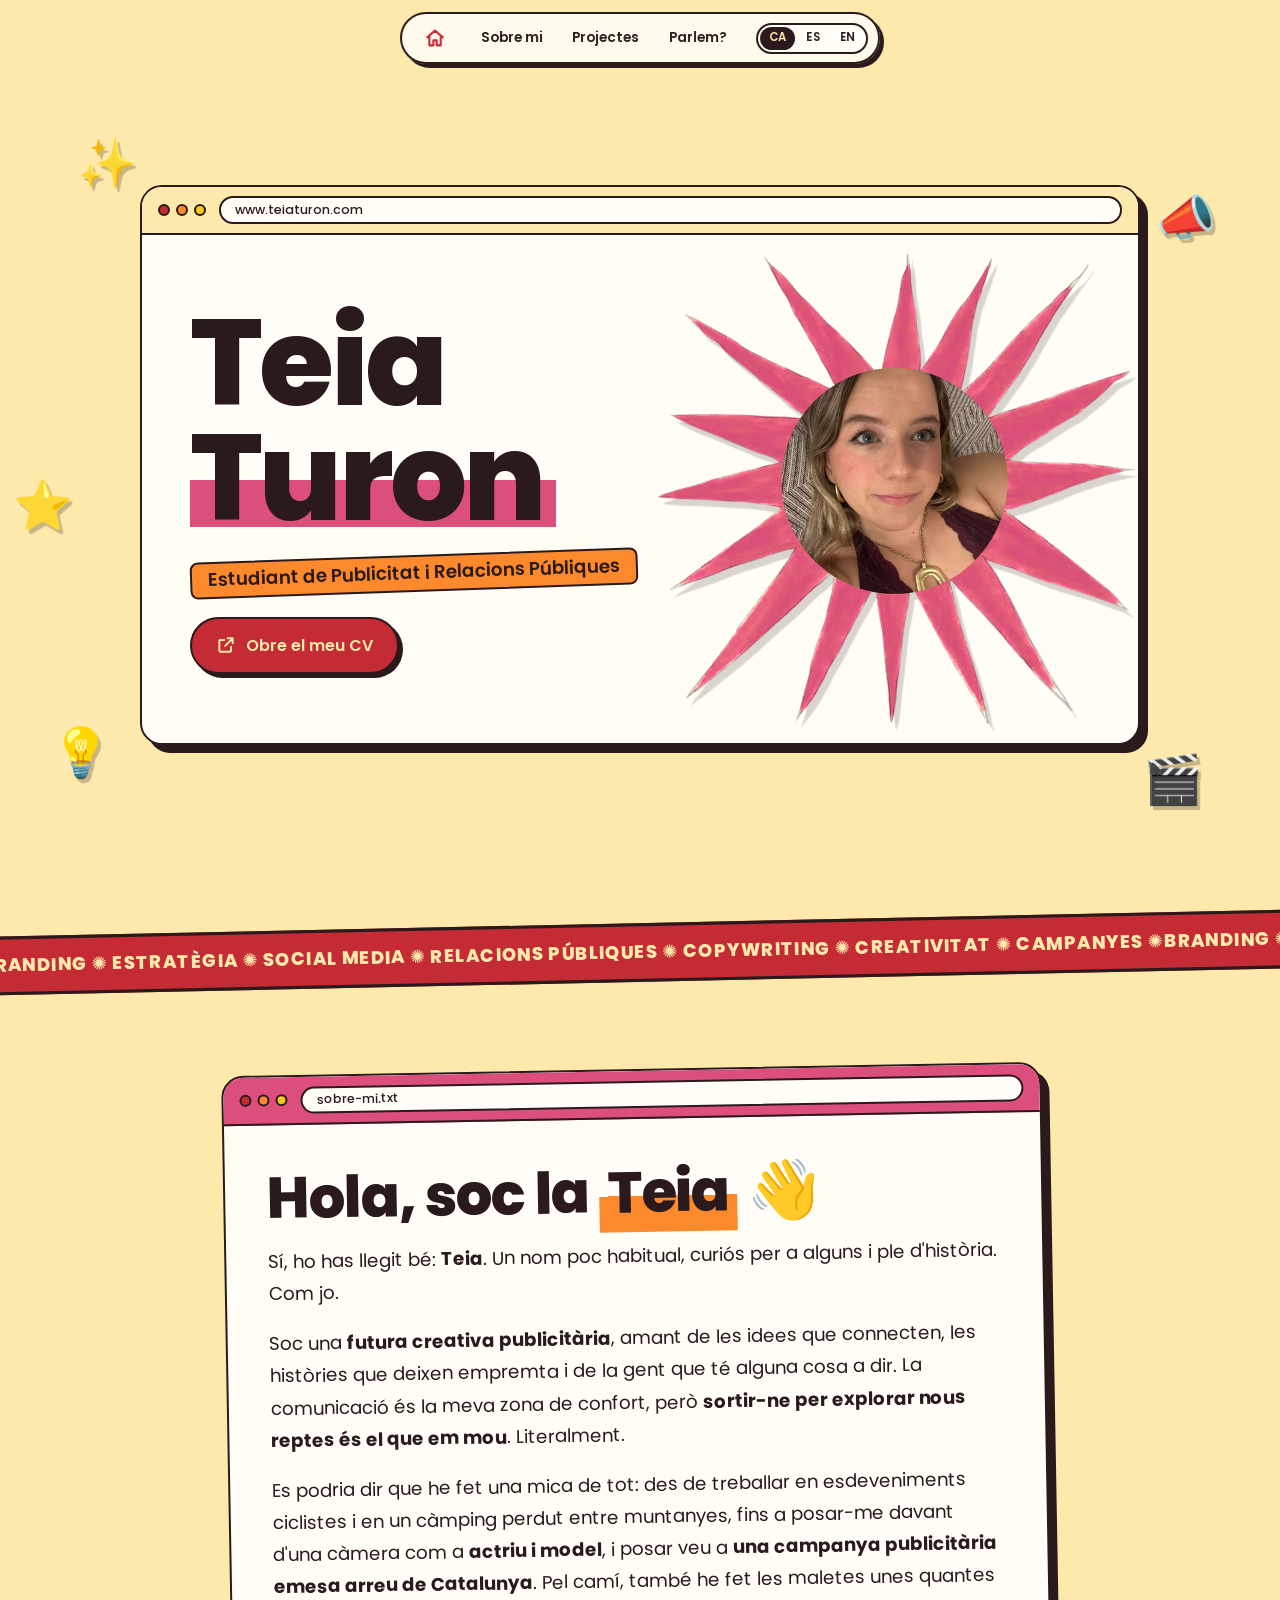
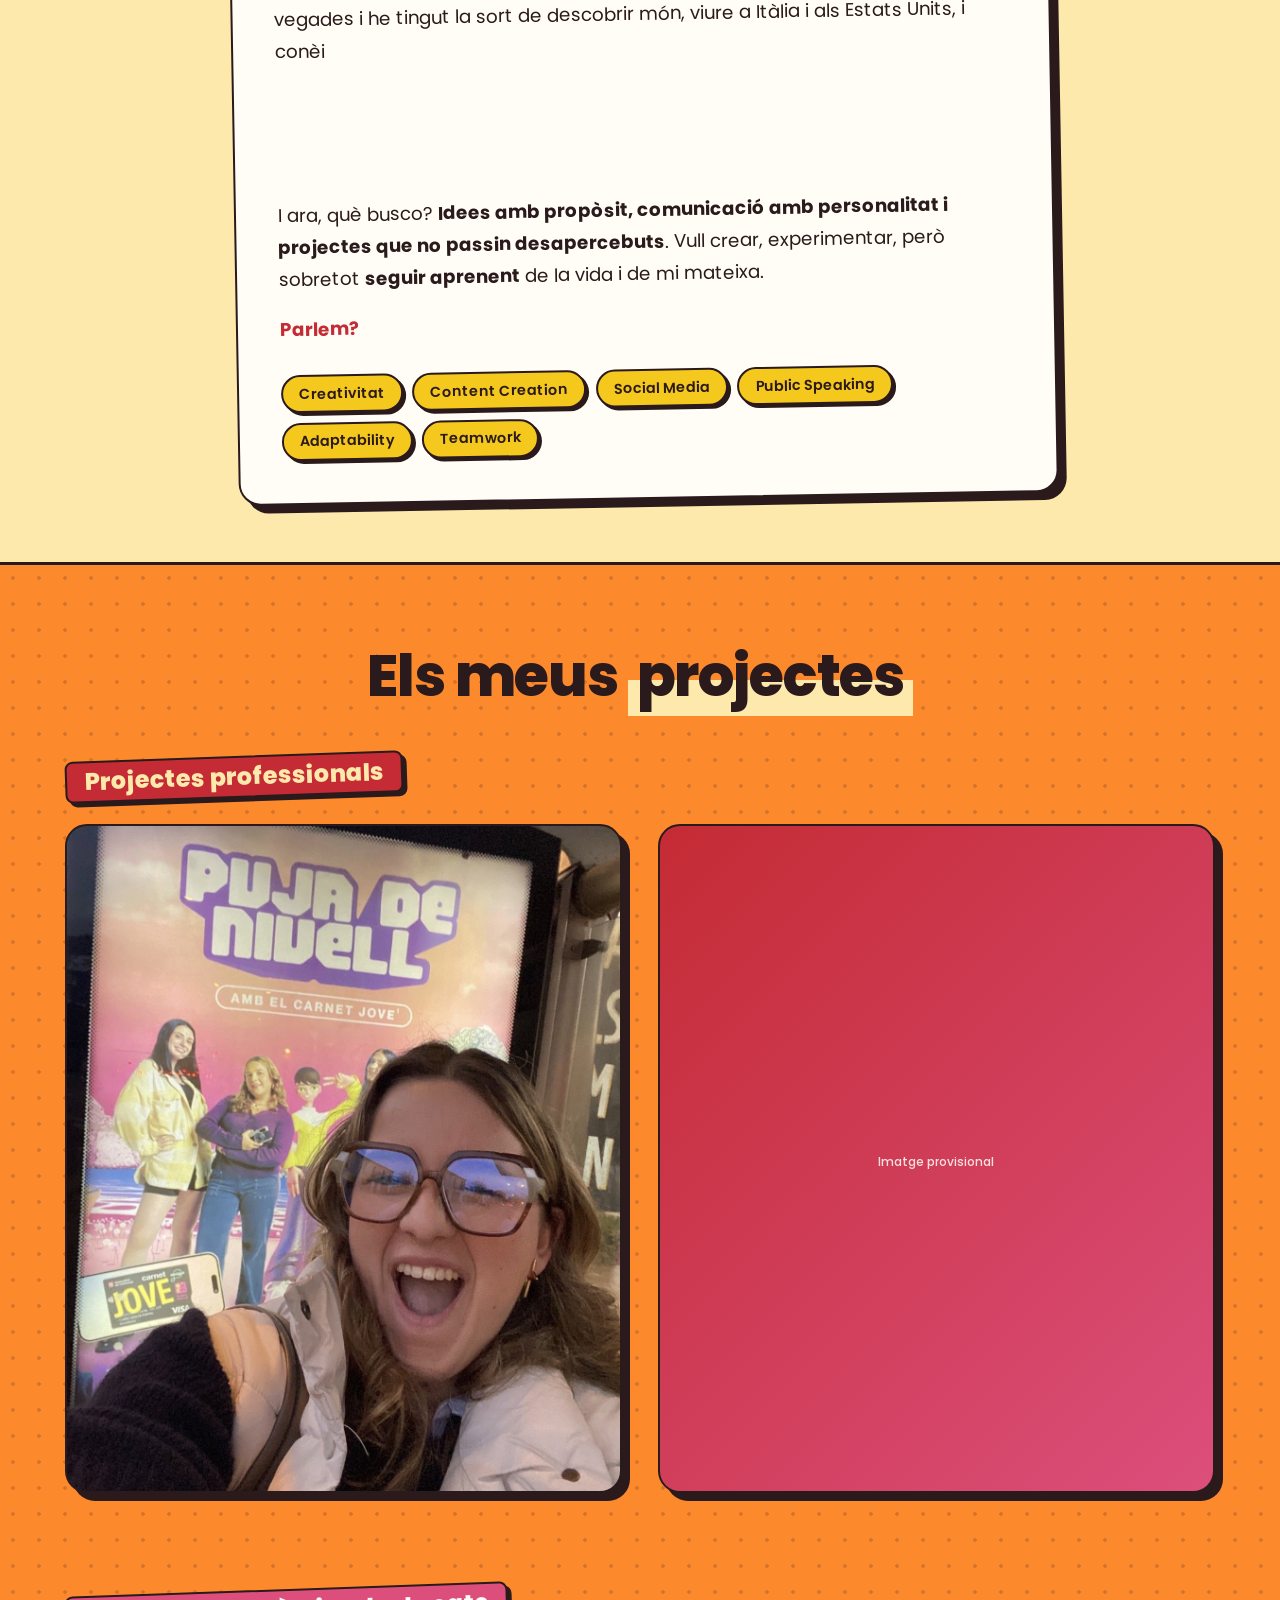
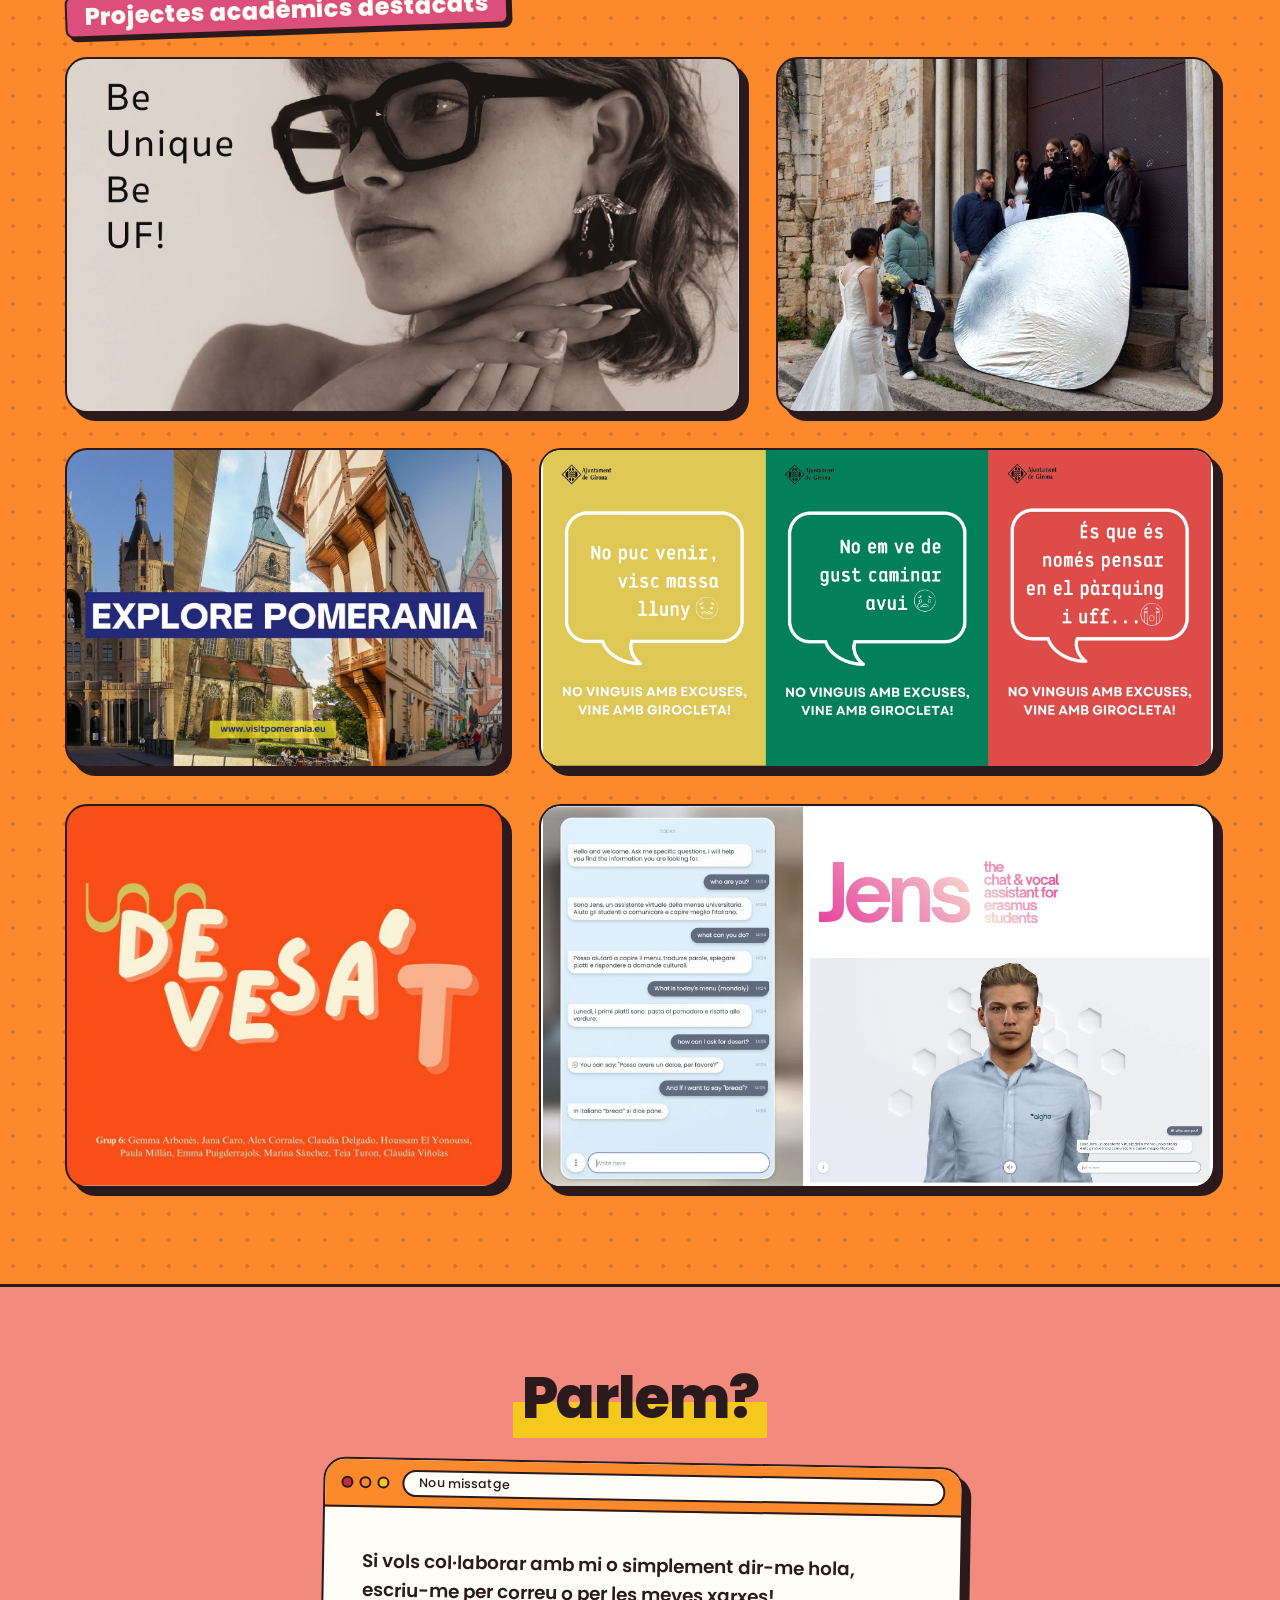
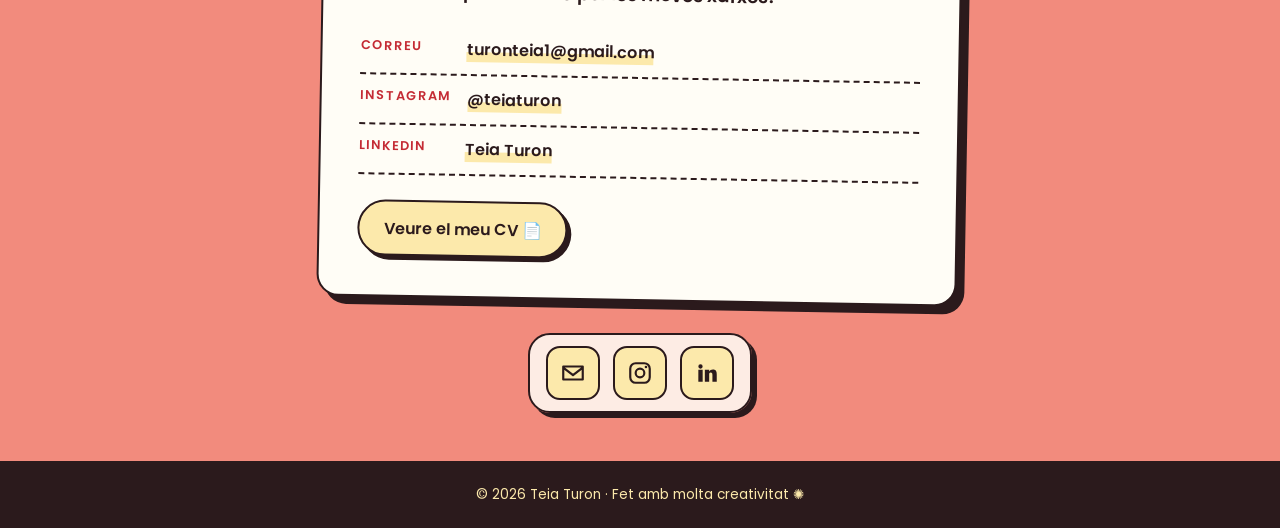
==== commit d7d227d8: "Treu el cercle rosa de la portada Co-Authored-By: Claude Opus 5.5 <noreply@anthropic.com> Claude-Ses" ====
--- a/index.html
+++ b/index.html
@@ -9,7 +9,7 @@
   <link rel="preconnect" href="https://fonts.googleapis.com">
   <link rel="preconnect" href="https://fonts.gstatic.com" crossorigin>
   <link href="https://fonts.googleapis.com/css2?family=Poppins:wght@400;500;600;800&display=swap" rel="stylesheet">
-  <link rel="stylesheet" href="style.css?v=20261107190809">
+  <link rel="stylesheet" href="style.css?v=20261107201037">
 </head>
 <body>
 
@@ -179,7 +179,7 @@
     </div>
   </div>
 
-  <script src="projectes.js?v=20261107190809"></script>
-  <script src="script.js?v=20261107190809"></script>
+  <script src="projectes.js?v=20261107201037"></script>
+  <script src="script.js?v=20261107201037"></script>
 </body>
 </html>
--- a/style.css
+++ b/style.css
@@ -118,9 +118,7 @@
   min-height: 100svh;
   display: grid; place-items: center;
   padding: 90px 1.2rem 60px;
-  background:
-    radial-gradient(circle at 15% 20%, rgba(220,79,124,.35) 0 14%, transparent 15%),
-    var(--vanilla);
+  background: var(--vanilla);
 }
 .hero__window { position: relative; z-index: 2; width: min(1000px, 100%); }
 .hero__body {
